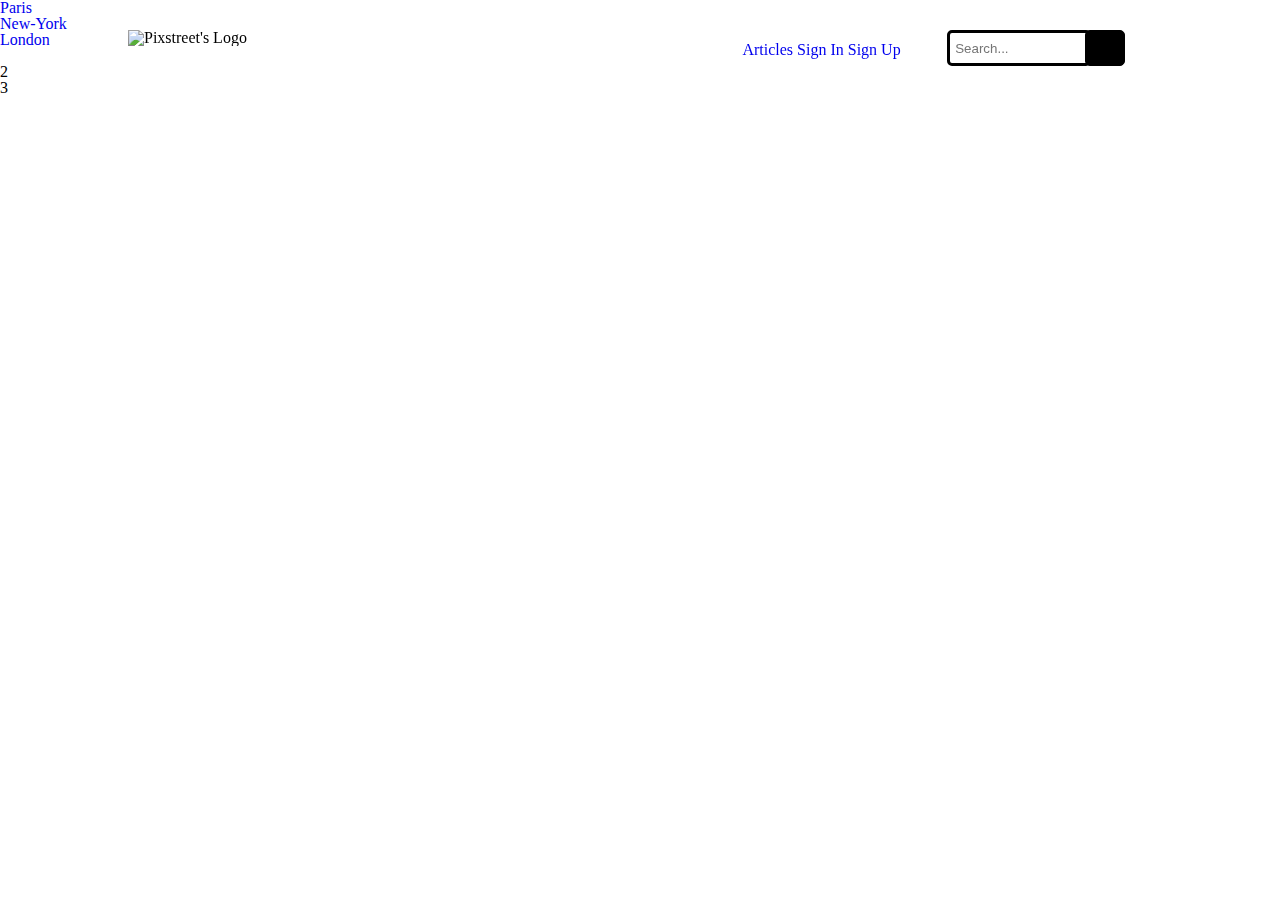
==== index.html @ 0d156877 "modified index.html" ====
<!DOCTYPE html>
<html lang="en">

<head>
  <meta charset="UTF-8">
  <meta name="viewport" content="width=device-width, initial-scale=1.0">
  <meta http-equiv="X-UA-Compatible" content="ie=edge">
  <title>PixStreet</title>
  <link rel="stylesheet" href="reset.css">
  <link rel="stylesheet" href="style.css">
  <link href="https://fonts.googleapis.com/css?family=Fjalla+One|Roboto" rel="stylesheet">
  <link rel="shortcut icon" href="fav icon">
  <script src="https://use.fontawesome.com/98c6d238a1.js"></script>
</head>

<body>
  <header class="header">
    <div class="logoContainer">
      <img src="" alt="Pixstreet's Logo" class="logo">
    </div>
    <nav class="menuContainer">
      <div class="menuListContainer">
        <ul class="menuList">
          <li class="menuItem"><a href="/Articles" class="menuItemLink">Articles</a></li>
          <li class="menuItem"><a href="/signin" class="menuItemLink">Sign In</a></li>
          <li class="menuItem"><a href="/signup" class="menuItemLink">Sign Up</a></li>
        </ul>
      </div>
      <div class="navBarContainer">
        <div class="wrap">
          <div class="search">
            <input type="text" class="searchTerm" placeholder="Search...">
            <button type="submit" class="searchButton">
        <i class="fa fa-search" aria-hidden="true"></i>
        </button>
          </div>
        </div>
      </div>
    </nav>
  </header>

  <section class="pageScroll">
    <div class="slider">

    <div class="slideLinkContainer">
      <ul>
        <li class="slideLinkItem"><a href="#slide-1" class="slideLink">Paris</a></li>
        <li class="slideLinkItem"><a href="#slide-2" class="slideLink">New-York</a></li>
        <li class="slideLinkItem"><a href="#slide-3" class="slideLink">London</a></li>
      </ul>
    </div>

    <div class="slides">
      <div id="slide-1">
        <img src="img/paris/parisTitle.png" alt="" class="imageTitle">
      </div>
      <div id="slide-2">
        2
      </div>
      <div id="slide-3">
        3
      </div>

    </div>
  </div>
  </section>
</body>

</html>
---- style.css ----
.header{
  padding: 30px 10%;
  width: 80%;
  height: 40px;
  position: fixed;
  display: flex;
  justify-content: space-between;
  flex-wrap: wrap;
}

.menuContainer{
  display: flex;
  justify-content: space-between;
  flex-wrap: wrap;
  width: 40%;
}

.menuList{
  padding: 12px 0;
}

.menuItem{
  display: inline-block;
  height: 16px;
}

.navBarContainer{
  width: 50%;
  height: 100%;
}

.wrap{
  width: 10%;
  position: absolute;
}

.search {
  width: 100%;
  position: absolute;
}

.searchTerm {
  float: left;
  width: 100%;
  border: 3px solid #000;
  padding: 5px;
  height: 20px;
  border-radius: 5px;
  outline: none;
  color: #fff;
}

.searchTerm:focus{
  color: #000;
}

.searchButton {
  position: absolute;
  right: -50px;
  width: 40px;
  height: 36px;
  border: 1px solid #000;
  background: #000;
  text-align: center;
  color: #fff;
  border-radius: 5px;
  cursor: pointer;
  font-size: 20px;
}

/*Resize the wrap to see the search bar change!*/
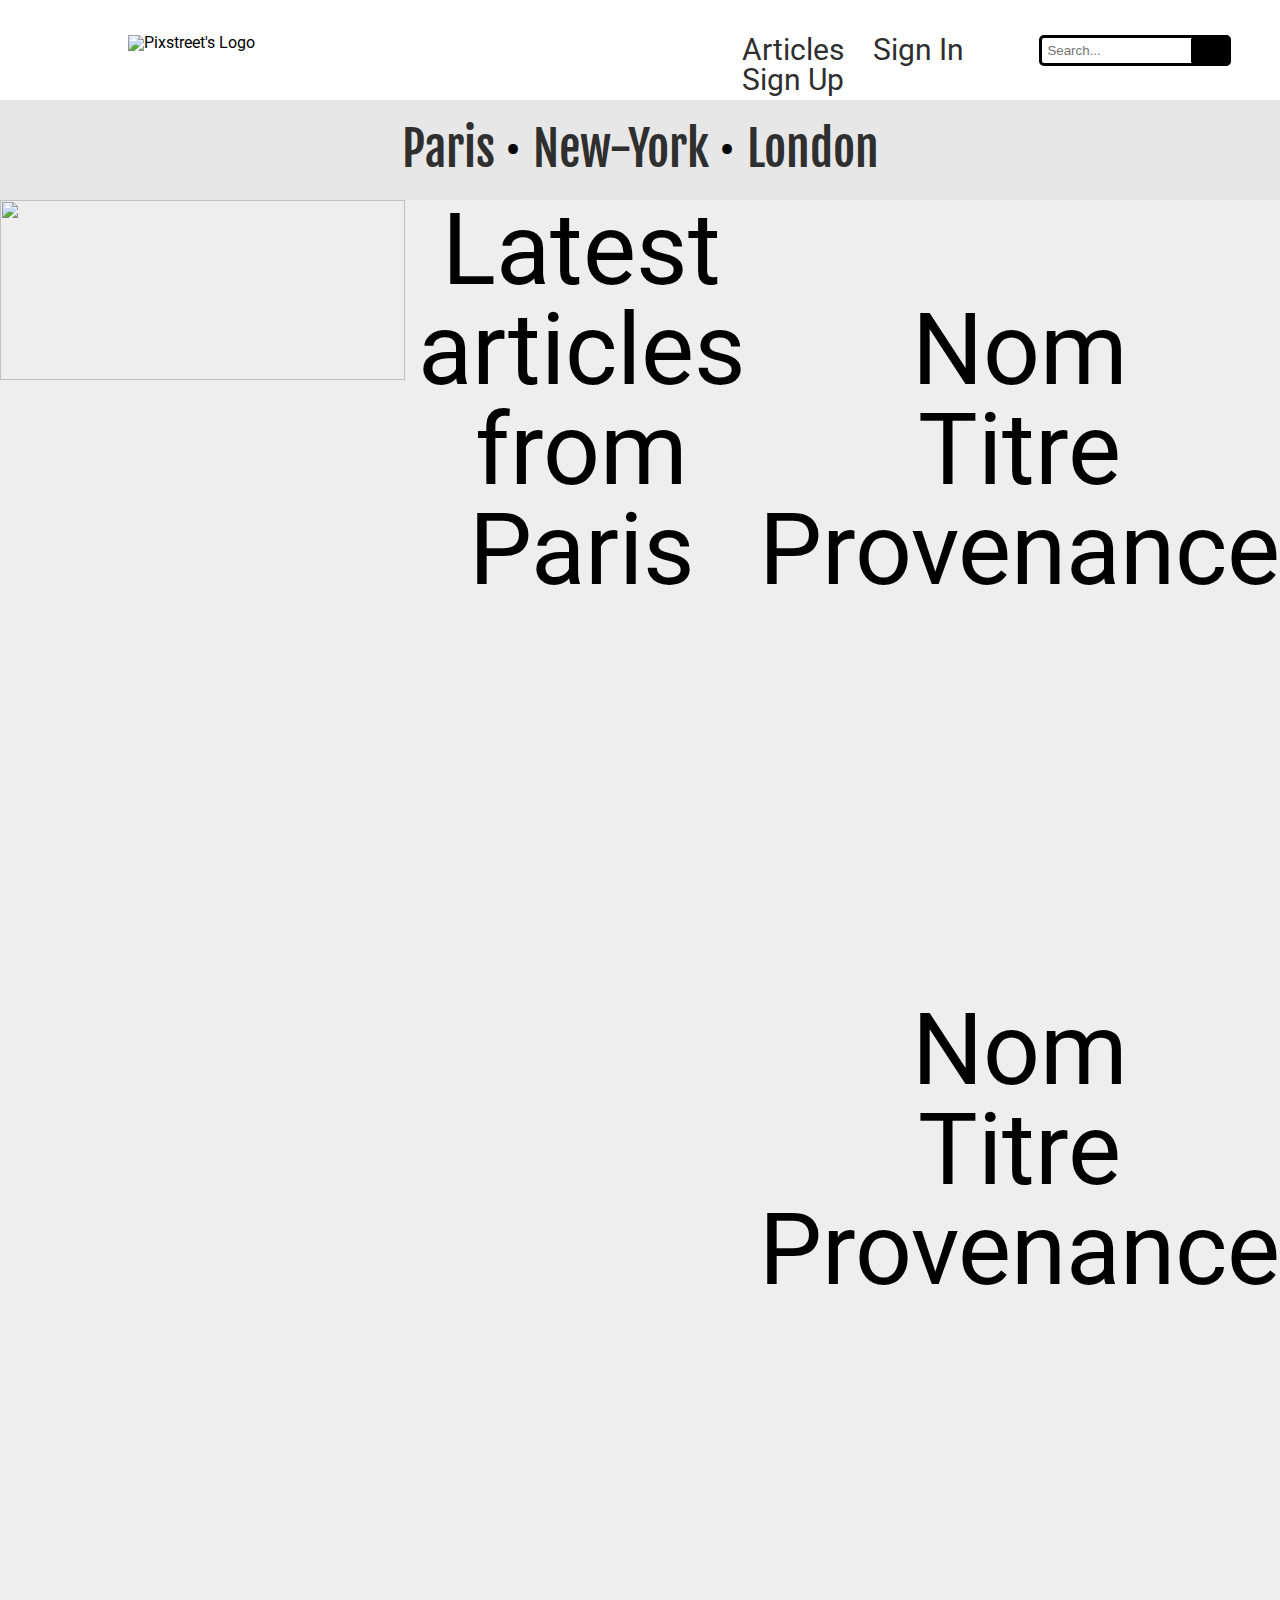
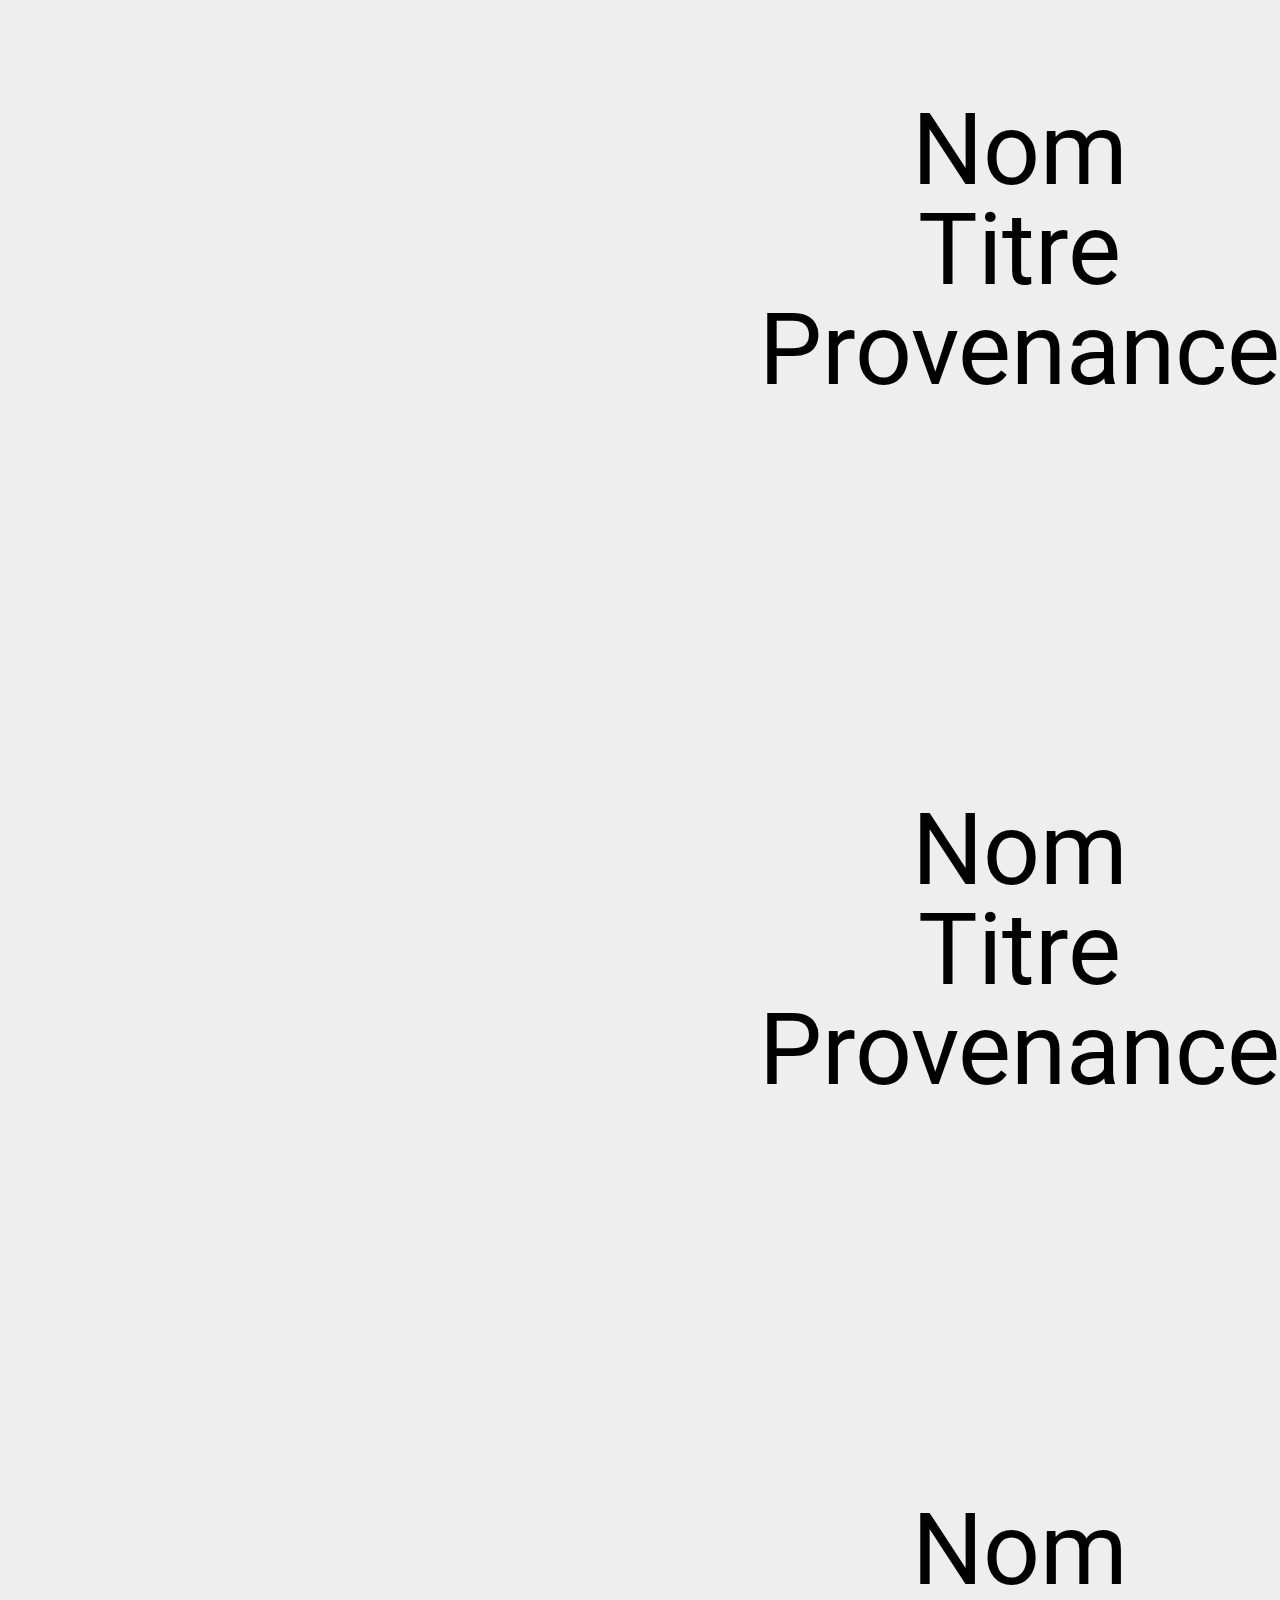
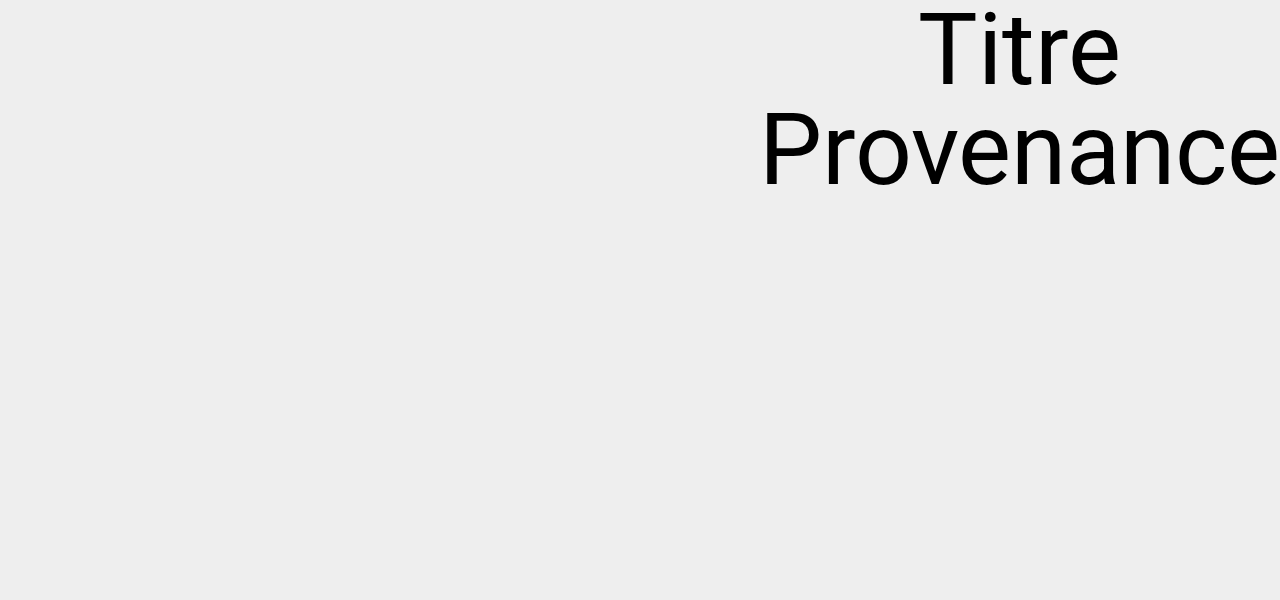
==== commit b7947462: "modified index.html" ====
--- a/index.html
+++ b/index.html
@@ -53,6 +53,118 @@
     <div class="slides">
       <div id="slide-1">
         <img src="img/paris/parisTitle.png" alt="" class="imageTitle">
+        <div class="latestArticlesContainer">
+          <h2 class="latestArticles">Latest articles from Paris</h2>
+        </div>
+        <div class="articlesAllContainer">
+          <div class="articlesContainer">
+            <div class="article">
+              <img src="img/paris/parisGrande1.jpg" alt="" class="imgArticle">
+              <p class="articleUser">Nom</p>
+              <h3 class="articleTitle">Titre</h3>
+              <p class="articleFrom">Provenance</p>
+              <ul class="socialArticleContainer">
+                <li class="socialArticleItem"><a href="" class="socialArticleLink"><img src="" alt="" class="socialArticleimg"></a></li>
+                <li class="socialArticleItem"><a href="" class="socialArticleLink"><img src="" alt="" class="socialArticleimg"></a></li>
+                <li class="socialArticleItem"><a href="" class="socialArticleLink"><img src="" alt="" class="socialArticleimg"></a></li>
+              </ul>
+            </div>
+            <div class="article">
+              <img src="img/paris/parisPetite1-1.jpg" alt="" class="imgArticle">
+              <p class="articleUser">Nom</p>
+              <h3 class="articleTitle">Titre</h3>
+              <p class="articleFrom">Provenance</p>
+              <ul class="socialArticleContainer">
+                <li class="socialArticleItem"><a href="" class="socialArticleLink"><img src="img/Insta.psd" alt="" class="socialArticleimg"></a></li>
+                <li class="socialArticleItem"><a href="" class="socialArticleLink"><img src="img/Facebook.psd" alt="" class="socialArticleimg"></a></li>
+                <li class="socialArticleItem"><a href="" class="socialArticleLink"><img src="img/Twitta.psd" alt="" class="socialArticleimg"></a></li>
+              </ul>
+            </div>
+            <div class="article">
+              <img src="img/paris/parisPetite1-2.jpg" alt="" class="imgArticle">
+              <p class="articleUser">Nom</p>
+              <h3 class="articleTitle">Titre</h3>
+              <p class="articleFrom">Provenance</p>
+              <ul class="socialArticleContainer">
+                <li class="socialArticleItem"><a href="" class="socialArticleLink"><img src="img/Insta.psd" alt="" class="socialArticleimg"></a></li>
+                <li class="socialArticleItem"><a href="" class="socialArticleLink"><img src="img/Facebook.psd" alt="" class="socialArticleimg"></a></li>
+                <li class="socialArticleItem"><a href="" class="socialArticleLink"><img src="img/Twitta.psd" alt="" class="socialArticleimg"></a></li>
+              </ul>
+            </div>
+          </div>
+
+          <div class="articlesContainer">
+            <div class="article">
+              <img src="img/paris/parisPetite2-1.jpg" alt="" class="imgArticle">
+              <p class="articleUser">Nom</p>
+              <h3 class="articleTitle">Titre</h3>
+              <p class="articleFrom">Provenance</p>
+              <ul class="socialArticleContainer">
+                <li class="socialArticleItem"><a href="" class="socialArticleLink"><img src="img/Insta.psd" alt="" class="socialArticleimg"></a></li>
+                <li class="socialArticleItem"><a href="" class="socialArticleLink"><img src="img/Facebook.psd" alt="" class="socialArticleimg"></a></li>
+                <li class="socialArticleItem"><a href="" class="socialArticleLink"><img src="img/Twitta.psd" alt="" class="socialArticleimg"></a></li>
+              </ul>
+            </div>
+            <div class="article">
+              <img src="img/paris/parisPetite2-2.jpg" alt="" class="imgArticle">
+              <p class="articleUser">Nom</p>
+              <h3 class="articleTitle">Titre</h3>
+              <p class="articleFrom">Provenance</p>
+              <ul class="socialArticleContainer">
+                <li class="socialArticleItem"><a href="" class="socialArticleLink"><img src="img/Insta.psd" alt="" class="socialArticleimg"></a></li>
+                <li class="socialArticleItem"><a href="" class="socialArticleLink"><img src="img/Facebook.psd" alt="" class="socialArticleimg"></a></li>
+                <li class="socialArticleItem"><a href="" class="socialArticleLink"><img src="img/Twitta.psd" alt="" class="socialArticleimg"></a></li>
+              </ul>
+            </div>
+            <div class="article">
+              <img src="img/paris/parisGrande2.jpg" alt="" class="imgArticle">
+              <p class="articleUser">Nom</p>
+              <h3 class="articleTitle">Titre</h3>
+              <p class="articleFrom">Provenance</p>
+              <ul class="socialArticleContainer">
+                <li class="socialArticleItem"><a href="" class="socialArticleLink"><img src="img/Insta.psd" alt="" class="socialArticleimg"></a></li>
+                <li class="socialArticleItem"><a href="" class="socialArticleLink"><img src="img/Facebook.psd" alt="" class="socialArticleimg"></a></li>
+                <li class="socialArticleItem"><a href="" class="socialArticleLink"><img src="img/Twitta.psd" alt="" class="socialArticleimg"></a></li>
+              </ul>
+            </div>
+          </div>
+
+          <div class="articlesContainer">
+            <div class="article">
+              <img src="img/paris/parisPetite3-1.jpg" alt="" class="imgArticle">
+              <p class="articleUser">Nom</p>
+              <h3 class="articleTitle">Titre</h3>
+              <p class="articleFrom">Provenance</p>
+              <ul class="socialArticleContainer">
+                <li class="socialArticleItem"><a href="" class="socialArticleLink"><img src="img/Insta.psd" alt="" class="socialArticleimg"></a></li>
+                <li class="socialArticleItem"><a href="" class="socialArticleLink"><img src="img/Facebook.psd" alt="" class="socialArticleimg"></a></li>
+                <li class="socialArticleItem"><a href="" class="socialArticleLink"><img src="img/Twitta.psd" alt="" class="socialArticleimg"></a></li>
+              </ul>
+            </div>
+            <div class="article">
+              <img src="img/paris/parisGrande3.jpg" alt="" class="imgArticle">
+              <p class="articleUser">Nom</p>
+              <h3 class="articleTitle">Titre</h3>
+              <p class="articleFrom">Provenance</p>
+              <ul class="socialArticleContainer">
+                <li class="socialArticleItem"><a href="" class="socialArticleLink"><img src="img/Insta.psd" alt="" class="socialArticleimg"></a></li>
+                <li class="socialArticleItem"><a href="" class="socialArticleLink"><img src="img/Facebook.psd" alt="" class="socialArticleimg"></a></li>
+                <li class="socialArticleItem"><a href="" class="socialArticleLink"><img src="img/Twitta.psd" alt="" class="socialArticleimg"></a></li>
+              </ul>
+            </div>
+            <div class="article">
+              <img src="img/paris/parisPetite3-2.jpg" alt="" class="imgArticle">
+              <p class="articleUser">Nom</p>
+              <h3 class="articleTitle">Titre</h3>
+              <p class="articleFrom">Provenance</p>
+              <ul class="socialArticleContainer">
+                <li class="socialArticleItem"><a href="" class="socialArticleLink"><img src="img/Insta.psd" alt="" class="socialArticleimg"></a></li>
+                <li class="socialArticleItem"><a href="" class="socialArticleLink"><img src="img/Facebook.psd" alt="" class="socialArticleimg"></a></li>
+                <li class="socialArticleItem"><a href="" class="socialArticleLink"><img src="img/Twitta.psd" alt="" class="socialArticleimg"></a></li>
+              </ul>
+            </div>
+          </div>
+        </div>
       </div>
       <div id="slide-2">
         2
--- a/style.css
+++ b/style.css
@@ -1,36 +1,42 @@
+body{
+  font-family: "Roboto", sans-serif;
+}
+
 .header{
-  padding: 30px 10%;
-  width: 80%;
-  height: 40px;
+  padding: 35px 10%;
+  top: 0;
+  width: 100%;
+  height: 100px;
   position: fixed;
   display: flex;
   justify-content: space-between;
-  flex-wrap: wrap;
+  z-index: 1;
+  background: white;
 }
 
 .menuContainer{
   display: flex;
-  justify-content: space-between;
-  flex-wrap: wrap;
   width: 40%;
-}
-
-.menuList{
-  padding: 12px 0;
 }
 
 .menuItem{
   display: inline-block;
-  height: 16px;
+  font-size: 30px;
+  margin-right:25px;
+}
+
+.menuItemLink{
+  color: #2f2f2f;
 }
 
 .navBarContainer{
-  width: 50%;
-  height: 100%;
+  width: 35%;
+  height: 120%;
 }
 
 .wrap{
-  width: 10%;
+  width: 15%;
+  height: 100%;
   position: absolute;
 }
 
@@ -44,7 +50,7 @@
   width: 100%;
   border: 3px solid #000;
   padding: 5px;
-  height: 20px;
+  height: 100%;
   border-radius: 5px;
   outline: none;
   color: #fff;
@@ -56,9 +62,9 @@
 
 .searchButton {
   position: absolute;
-  right: -50px;
+  right: 0;
   width: 40px;
-  height: 36px;
+  height: 100%;
   border: 1px solid #000;
   background: #000;
   text-align: center;
@@ -68,4 +74,75 @@
   font-size: 20px;
 }
 
-/*Resize the wrap to see the search bar change!*/
+* {
+  box-sizing: border-box;
+}
+
+.pageScroll{
+  background: #e7e7e7;
+  margin-top: 100px;
+  z-index: 0;
+}
+
+.slider {
+  width: 100%;
+  text-align: center;
+  overflow-x: hidden;
+}
+
+.slideLinkContainer{
+  text-align: center;
+  height: 100px;
+  padding: 25px 0;
+}
+
+.slideLinkItem{
+  display: inline-block;
+}
+
+.slideLinkItem:not(:last-child):after{
+  content: '•';
+  font-size: 48px;
+  padding: 0 8px 0 10px;
+}
+
+.slideLink{
+  font-family: "Fjalla one", sans-serif;
+  font-size: 48px;
+  color: #2f2f2f;
+}
+
+.slides {
+  display: flex;
+  overflow-x: hidden;
+
+
+  scroll-behavior: smooth;
+
+
+}
+
+.slides > div {
+  flex-shrink: 0;
+  width: 100%;
+  height: 3600px;
+  background: #eee;
+  transform-origin: center center;
+  transform: scale(1);
+  transition: transform 0.5s;
+  position: relative;
+
+  display: flex;
+  justify-content: center;
+  font-size: 100px;
+}
+
+
+.author-info a {
+  color: white;
+}
+
+.imageTitle{
+  width: 100%;
+  height: 22.333%;
+}
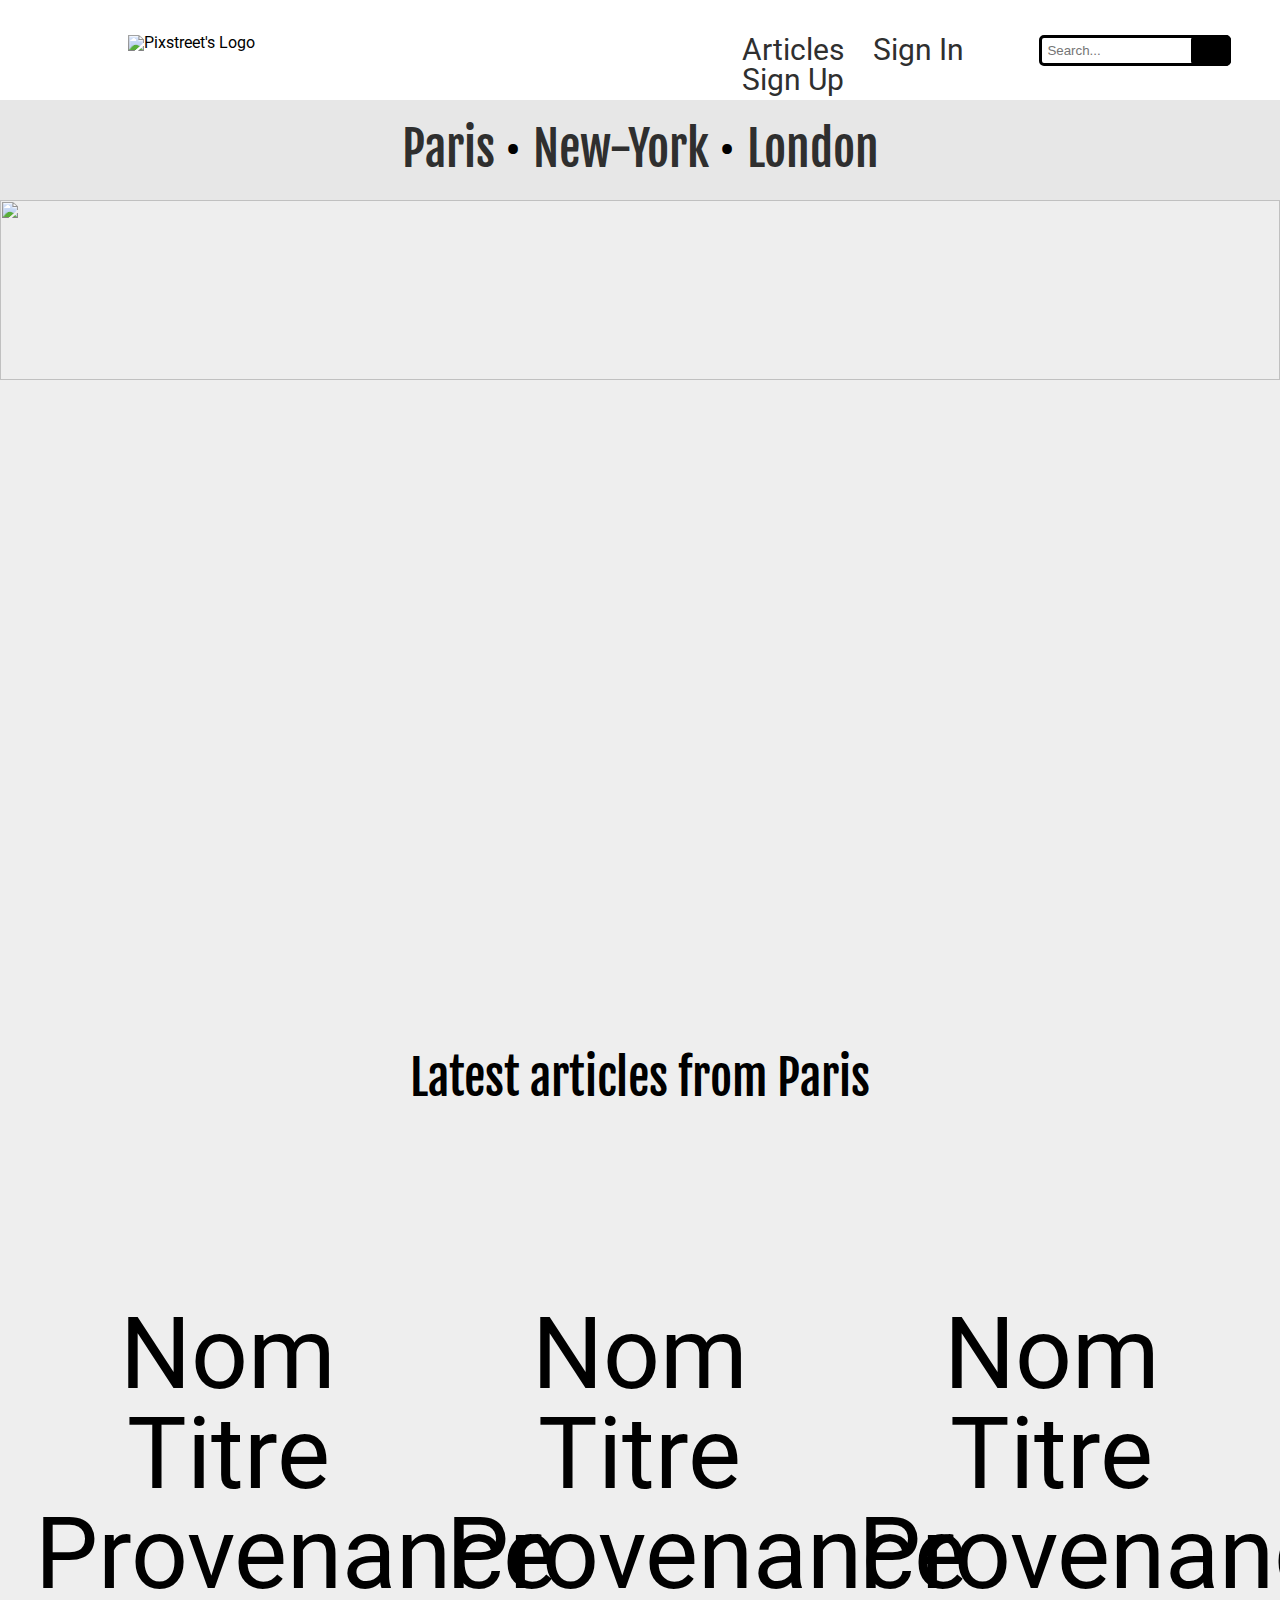
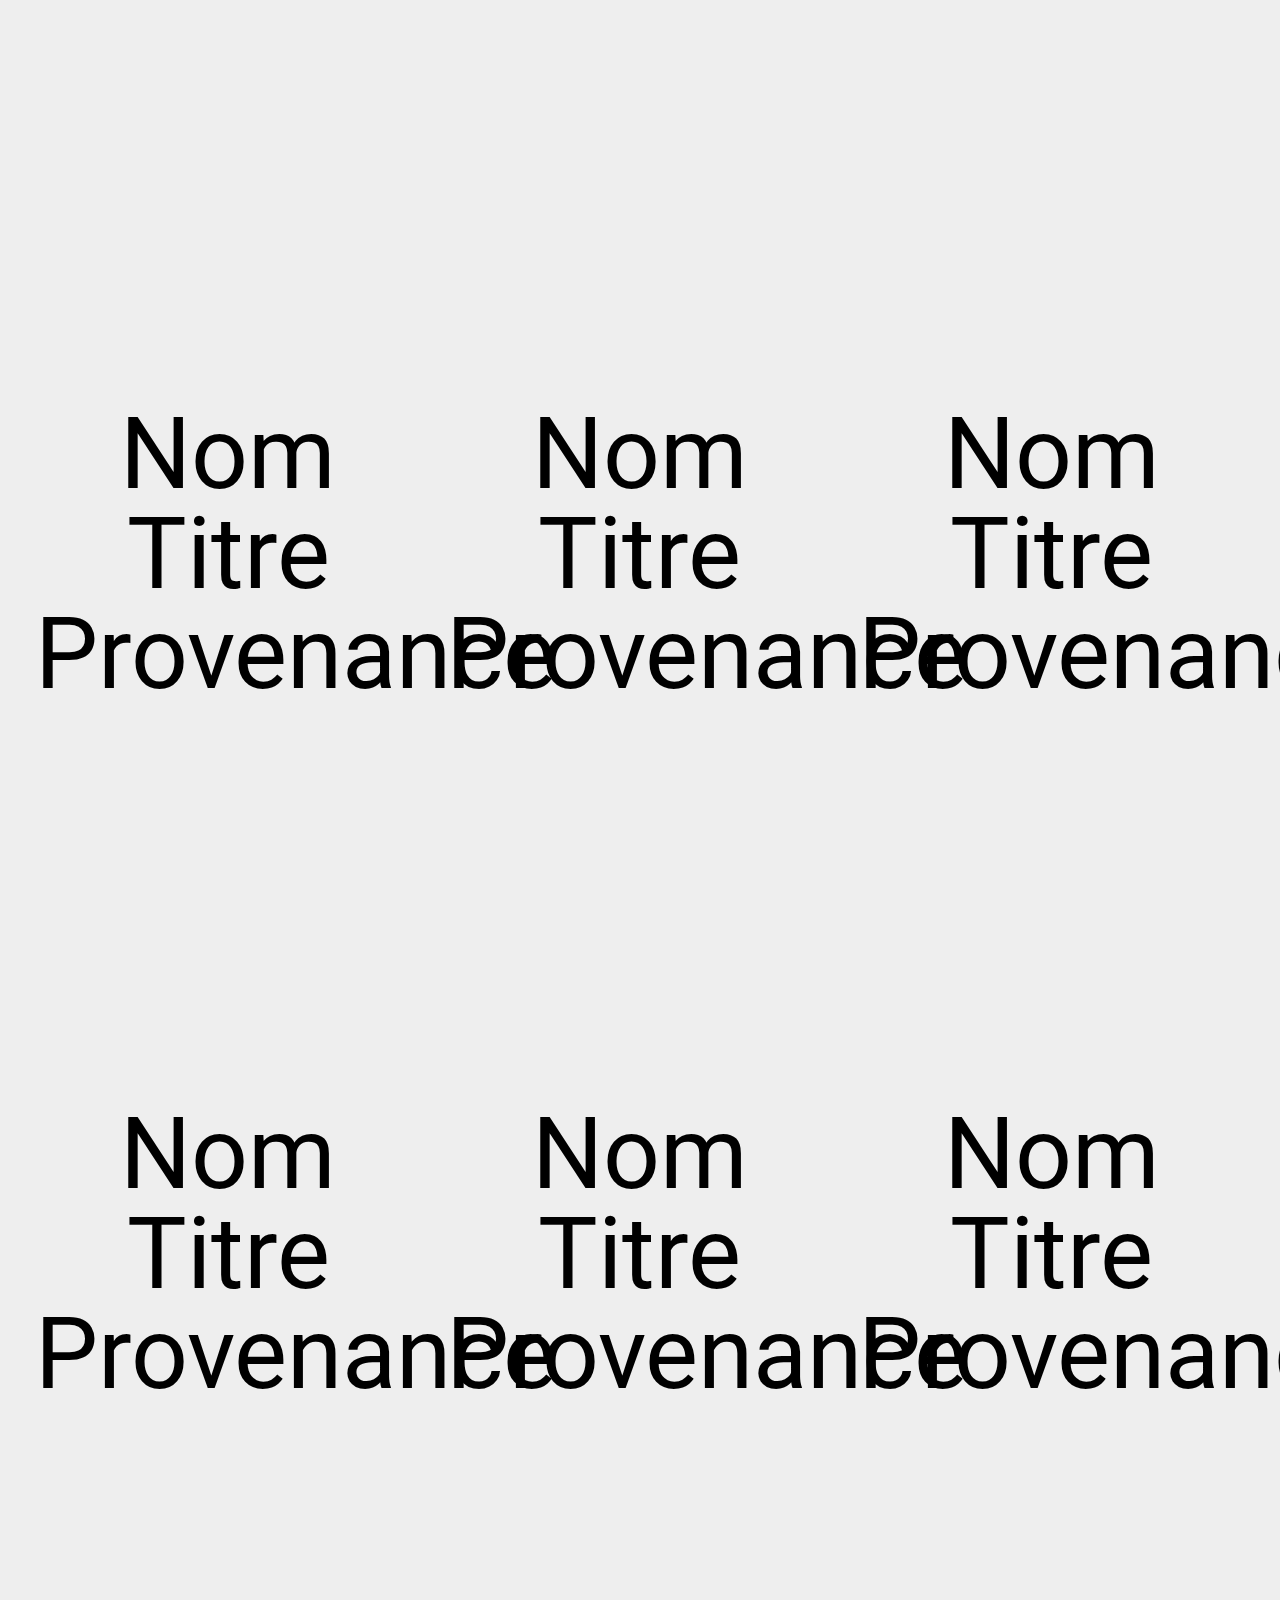
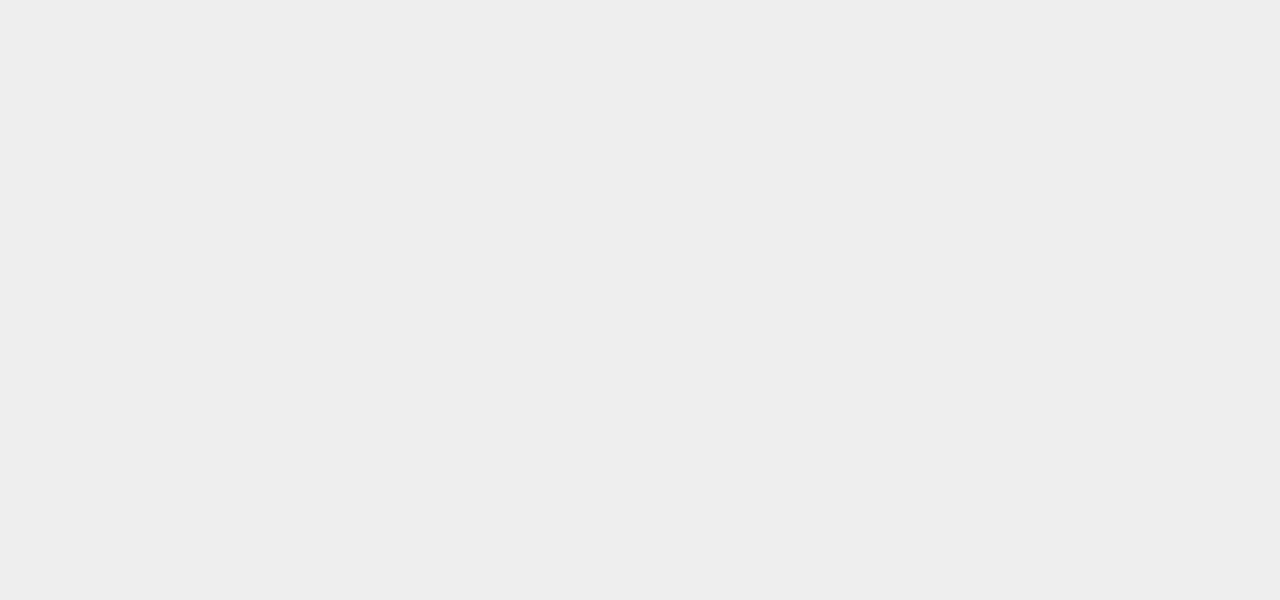
==== commit fffc7181: "modified index.html" ====
--- a/index.html
+++ b/index.html
@@ -59,109 +59,128 @@
         <div class="articlesAllContainer">
           <div class="articlesContainer">
             <div class="article">
-              <img src="img/paris/parisGrande1.jpg" alt="" class="imgArticle">
-              <p class="articleUser">Nom</p>
-              <h3 class="articleTitle">Titre</h3>
-              <p class="articleFrom">Provenance</p>
-              <ul class="socialArticleContainer">
-                <li class="socialArticleItem"><a href="" class="socialArticleLink"><img src="" alt="" class="socialArticleimg"></a></li>
-                <li class="socialArticleItem"><a href="" class="socialArticleLink"><img src="" alt="" class="socialArticleimg"></a></li>
-                <li class="socialArticleItem"><a href="" class="socialArticleLink"><img src="" alt="" class="socialArticleimg"></a></li>
-              </ul>
-            </div>
-            <div class="article">
-              <img src="img/paris/parisPetite1-1.jpg" alt="" class="imgArticle">
-              <p class="articleUser">Nom</p>
-              <h3 class="articleTitle">Titre</h3>
-              <p class="articleFrom">Provenance</p>
-              <ul class="socialArticleContainer">
-                <li class="socialArticleItem"><a href="" class="socialArticleLink"><img src="img/Insta.psd" alt="" class="socialArticleimg"></a></li>
-                <li class="socialArticleItem"><a href="" class="socialArticleLink"><img src="img/Facebook.psd" alt="" class="socialArticleimg"></a></li>
-                <li class="socialArticleItem"><a href="" class="socialArticleLink"><img src="img/Twitta.psd" alt="" class="socialArticleimg"></a></li>
-              </ul>
-            </div>
-            <div class="article">
-              <img src="img/paris/parisPetite1-2.jpg" alt="" class="imgArticle">
-              <p class="articleUser">Nom</p>
-              <h3 class="articleTitle">Titre</h3>
-              <p class="articleFrom">Provenance</p>
-              <ul class="socialArticleContainer">
-                <li class="socialArticleItem"><a href="" class="socialArticleLink"><img src="img/Insta.psd" alt="" class="socialArticleimg"></a></li>
-                <li class="socialArticleItem"><a href="" class="socialArticleLink"><img src="img/Facebook.psd" alt="" class="socialArticleimg"></a></li>
-                <li class="socialArticleItem"><a href="" class="socialArticleLink"><img src="img/Twitta.psd" alt="" class="socialArticleimg"></a></li>
-              </ul>
+              <img src="img/paris/parisGrande1.jpg" alt="" class="imgArticleBig">
+              <div class="textArticleContainer">
+                <p class="articleUser">Nom</p>
+                <h3 class="articleTitle">Titre</h3>
+                <p class="articleFrom">Provenance</p>
+                <ul class="socialArticleContainer">
+                  <li class="socialArticleItem"><a href="" class="socialArticleLink"><img src="img/instagram.png" alt="" class="socialArticleimg"></a></li>
+                  <li class="socialArticleItem"><a href="" class="socialArticleLink"><img src="img/facebook.png" alt="" class="socialArticleimgfb"></a></li>
+                  <li class="socialArticleItem"><a href="" class="socialArticleLink"><img src="img/twitter.png" alt="" class="socialArticleimg"></a></li>
+                </ul>
+              </div>
+            </div>
+
+            <div class="article">
+              <img src="img/paris/parisPetite1-1.jpg" alt="" class="imgArticleLittle">
+              <div class="textArticleContainer">
+                <p class="articleUser">Nom</p>
+                <h3 class="articleTitle">Titre</h3>
+                <p class="articleFrom">Provenance</p>
+                <ul class="socialArticleContainer">
+                  <li class="socialArticleItem"><a href="" class="socialArticleLink"><img src="img/instagram.png" alt="" class="socialArticleimg"></a></li>
+                  <li class="socialArticleItem"><a href="" class="socialArticleLink"><img src="img/facebook.png" alt="" class="socialArticleimgfb"></a></li>
+                  <li class="socialArticleItem"><a href="" class="socialArticleLink"><img src="img/twitter.png" alt="" class="socialArticleimg"></a></li>
+                </ul>
+              </div>
+            </div>
+            <div class="article">
+              <img src="img/paris/parisPetite1-2.jpg" alt="" class="imgArticleLittle">
+              <div class="textArticleContainer">
+                <p class="articleUser">Nom</p>
+                <h3 class="articleTitle">Titre</h3>
+                <p class="articleFrom">Provenance</p>
+                <ul class="socialArticleContainer">
+                  <li class="socialArticleItem"><a href="" class="socialArticleLink"><img src="img/instagram.png" alt="" class="socialArticleimg"></a></li>
+                  <li class="socialArticleItem"><a href="" class="socialArticleLink"><img src="img/facebook.png" alt="" class="socialArticleimgfb"></a></li>
+                  <li class="socialArticleItem"><a href="" class="socialArticleLink"><img src="img/twitter.png" alt="" class="socialArticleimg"></a></li>
+                </ul>
+              </div>
             </div>
           </div>
 
           <div class="articlesContainer">
             <div class="article">
-              <img src="img/paris/parisPetite2-1.jpg" alt="" class="imgArticle">
-              <p class="articleUser">Nom</p>
-              <h3 class="articleTitle">Titre</h3>
-              <p class="articleFrom">Provenance</p>
-              <ul class="socialArticleContainer">
-                <li class="socialArticleItem"><a href="" class="socialArticleLink"><img src="img/Insta.psd" alt="" class="socialArticleimg"></a></li>
-                <li class="socialArticleItem"><a href="" class="socialArticleLink"><img src="img/Facebook.psd" alt="" class="socialArticleimg"></a></li>
-                <li class="socialArticleItem"><a href="" class="socialArticleLink"><img src="img/Twitta.psd" alt="" class="socialArticleimg"></a></li>
-              </ul>
-            </div>
-            <div class="article">
-              <img src="img/paris/parisPetite2-2.jpg" alt="" class="imgArticle">
-              <p class="articleUser">Nom</p>
-              <h3 class="articleTitle">Titre</h3>
-              <p class="articleFrom">Provenance</p>
-              <ul class="socialArticleContainer">
-                <li class="socialArticleItem"><a href="" class="socialArticleLink"><img src="img/Insta.psd" alt="" class="socialArticleimg"></a></li>
-                <li class="socialArticleItem"><a href="" class="socialArticleLink"><img src="img/Facebook.psd" alt="" class="socialArticleimg"></a></li>
-                <li class="socialArticleItem"><a href="" class="socialArticleLink"><img src="img/Twitta.psd" alt="" class="socialArticleimg"></a></li>
-              </ul>
-            </div>
-            <div class="article">
-              <img src="img/paris/parisGrande2.jpg" alt="" class="imgArticle">
-              <p class="articleUser">Nom</p>
-              <h3 class="articleTitle">Titre</h3>
-              <p class="articleFrom">Provenance</p>
-              <ul class="socialArticleContainer">
-                <li class="socialArticleItem"><a href="" class="socialArticleLink"><img src="img/Insta.psd" alt="" class="socialArticleimg"></a></li>
-                <li class="socialArticleItem"><a href="" class="socialArticleLink"><img src="img/Facebook.psd" alt="" class="socialArticleimg"></a></li>
-                <li class="socialArticleItem"><a href="" class="socialArticleLink"><img src="img/Twitta.psd" alt="" class="socialArticleimg"></a></li>
-              </ul>
+              <img src="img/paris/parisPetite2-1.jpg" alt="" class="imgArticleLittle">
+              <div class="textArticleContainer">
+                <p class="articleUser">Nom</p>
+                <h3 class="articleTitle">Titre</h3>
+                <p class="articleFrom">Provenance</p>
+                <ul class="socialArticleContainer">
+                  <li class="socialArticleItem"><a href="" class="socialArticleLink"><img src="img/instagram.png" alt="" class="socialArticleimg"></a></li>
+                  <li class="socialArticleItem"><a href="" class="socialArticleLink"><img src="img/facebook.png" alt="" class="socialArticleimgfb"></a></li>
+                  <li class="socialArticleItem"><a href="" class="socialArticleLink"><img src="img/twitter.png" alt="" class="socialArticleimg"></a></li>
+                </ul>
+              </div>
+            </div>
+            <div class="article">
+              <img src="img/paris/parisPetite2-2.jpg" alt="" class="imgArticleLittle">
+              <div class="textArticleContainer">
+                <p class="articleUser">Nom</p>
+                <h3 class="articleTitle">Titre</h3>
+                <p class="articleFrom">Provenance</p>
+                <ul class="socialArticleContainer">
+                  <li class="socialArticleItem"><a href="" class="socialArticleLink"><img src="img/instagram.png" alt="" class="socialArticleimg"></a></li>
+                  <li class="socialArticleItem"><a href="" class="socialArticleLink"><img src="img/facebook.png" alt="" class="socialArticleimgfb"></a></li>
+                  <li class="socialArticleItem"><a href="" class="socialArticleLink"><img src="img/twitter.png" alt="" class="socialArticleimg"></a></li>
+                </ul>
+              </div>
+            </div>
+            <div class="article">
+              <img src="img/paris/parisGrande2.jpg" alt="" class="imgArticleBig">
+              <div class="textArticleContainer">
+                <p class="articleUser">Nom</p>
+                <h3 class="articleTitle">Titre</h3>
+                <p class="articleFrom">Provenance</p>
+                <ul class="socialArticleContainer">
+                  <li class="socialArticleItem"><a href="" class="socialArticleLink"><img src="img/instagram.png" alt="" class="socialArticleimg"></a></li>
+                  <li class="socialArticleItem"><a href="" class="socialArticleLink"><img src="img/facebook.png" alt="" class="socialArticleimgfb"></a></li>
+                  <li class="socialArticleItem"><a href="" class="socialArticleLink"><img src="img/twitter.png" alt="" class="socialArticleimg"></a></li>
+                </ul>
+              </div>
             </div>
           </div>
 
           <div class="articlesContainer">
             <div class="article">
-              <img src="img/paris/parisPetite3-1.jpg" alt="" class="imgArticle">
-              <p class="articleUser">Nom</p>
-              <h3 class="articleTitle">Titre</h3>
-              <p class="articleFrom">Provenance</p>
-              <ul class="socialArticleContainer">
-                <li class="socialArticleItem"><a href="" class="socialArticleLink"><img src="img/Insta.psd" alt="" class="socialArticleimg"></a></li>
-                <li class="socialArticleItem"><a href="" class="socialArticleLink"><img src="img/Facebook.psd" alt="" class="socialArticleimg"></a></li>
-                <li class="socialArticleItem"><a href="" class="socialArticleLink"><img src="img/Twitta.psd" alt="" class="socialArticleimg"></a></li>
-              </ul>
-            </div>
-            <div class="article">
-              <img src="img/paris/parisGrande3.jpg" alt="" class="imgArticle">
-              <p class="articleUser">Nom</p>
-              <h3 class="articleTitle">Titre</h3>
-              <p class="articleFrom">Provenance</p>
-              <ul class="socialArticleContainer">
-                <li class="socialArticleItem"><a href="" class="socialArticleLink"><img src="img/Insta.psd" alt="" class="socialArticleimg"></a></li>
-                <li class="socialArticleItem"><a href="" class="socialArticleLink"><img src="img/Facebook.psd" alt="" class="socialArticleimg"></a></li>
-                <li class="socialArticleItem"><a href="" class="socialArticleLink"><img src="img/Twitta.psd" alt="" class="socialArticleimg"></a></li>
-              </ul>
-            </div>
-            <div class="article">
-              <img src="img/paris/parisPetite3-2.jpg" alt="" class="imgArticle">
-              <p class="articleUser">Nom</p>
-              <h3 class="articleTitle">Titre</h3>
-              <p class="articleFrom">Provenance</p>
-              <ul class="socialArticleContainer">
-                <li class="socialArticleItem"><a href="" class="socialArticleLink"><img src="img/Insta.psd" alt="" class="socialArticleimg"></a></li>
-                <li class="socialArticleItem"><a href="" class="socialArticleLink"><img src="img/Facebook.psd" alt="" class="socialArticleimg"></a></li>
-                <li class="socialArticleItem"><a href="" class="socialArticleLink"><img src="img/Twitta.psd" alt="" class="socialArticleimg"></a></li>
-              </ul>
+              <img src="img/paris/parisPetite3-1.jpg" alt="" class="imgArticleLittle">
+              <div class="textArticleContainer">
+                <p class="articleUser">Nom</p>
+                <h3 class="articleTitle">Titre</h3>
+                <p class="articleFrom">Provenance</p>
+                <ul class="socialArticleContainer">
+                  <li class="socialArticleItem"><a href="" class="socialArticleLink"><img src="img/instagram.png" alt="" class="socialArticleimg"></a></li>
+                  <li class="socialArticleItem"><a href="" class="socialArticleLink"><img src="img/facebook.png" alt="" class="socialArticleimgfb"></a></li>
+                  <li class="socialArticleItem"><a href="" class="socialArticleLink"><img src="img/twitter.png" alt="" class="socialArticleimg"></a></li>
+                </ul>
+              </div>
+            </div>
+            <div class="article">
+              <img src="img/paris/parisGrande3.jpg" alt="" class="imgArticleBig">
+              <div class="textArticleContainer">
+                <p class="articleUser">Nom</p>
+                <h3 class="articleTitle">Titre</h3>
+                <p class="articleFrom">Provenance</p>
+                <ul class="socialArticleContainer">
+                  <li class="socialArticleItem"><a href="" class="socialArticleLink"><img src="img/instagram.png" alt="" class="socialArticleimg"></a></li>
+                  <li class="socialArticleItem"><a href="" class="socialArticleLink"><img src="img/facebook.png" alt="" class="socialArticleimgfb"></a></li>
+                  <li class="socialArticleItem"><a href="" class="socialArticleLink"><img src="img/twitter.png" alt="" class="socialArticleimg"></a></li>
+                </ul>
+              </div>
+            </div>
+            <div class="article">
+              <img src="img/paris/parisPetite3-2.jpg" alt="" class="imgArticleLittle">
+              <div class="textArticleContainer">
+                <p class="articleUser">Nom</p>
+                <h3 class="articleTitle">Titre</h3>
+                <p class="articleFrom">Provenance</p>
+                <ul class="socialArticleContainer">
+                  <li class="socialArticleItem"><a href="" class="socialArticleLink"><img src="img/instagram.png" alt="" class="socialArticleimg"></a></li>
+                  <li class="socialArticleItem"><a href="" class="socialArticleLink"><img src="img/facebook.png" alt="" class="socialArticleimgfb"></a></li>
+                  <li class="socialArticleItem"><a href="" class="socialArticleLink"><img src="img/twitter.png" alt="" class="socialArticleimg"></a></li>
+                </ul>
+              </div>
             </div>
           </div>
         </div>
--- a/style.css
+++ b/style.css
@@ -115,7 +115,7 @@
 .slides {
   display: flex;
   overflow-x: hidden;
-
+  overflow-y: hidden;
 
   scroll-behavior: smooth;
 
@@ -132,8 +132,7 @@
   transition: transform 0.5s;
   position: relative;
 
-  display: flex;
-  justify-content: center;
+
   font-size: 100px;
 }
 
@@ -143,6 +142,37 @@
 }
 
 .imageTitle{
+  display: block;
   width: 100%;
   height: 22.333%;
 }
+
+.latestArticlesContainer{
+  height: 200px;
+  padding: 50px 0;
+  text-align: center;
+}
+
+.latestArticles{
+  font-size: 48px;
+  font-family: "Fjalla one", sans-serif;
+}
+
+.articlesAllContainer{
+  display: flex;
+  width: 100%;
+  padding: 0 2.71%;
+  justify-content: space-between;
+}
+
+.articlesContainer{
+  width: 32%;
+}
+
+.article{
+  width: 100%;
+}
+
+.imgArticle{
+  width: 100%;
+}
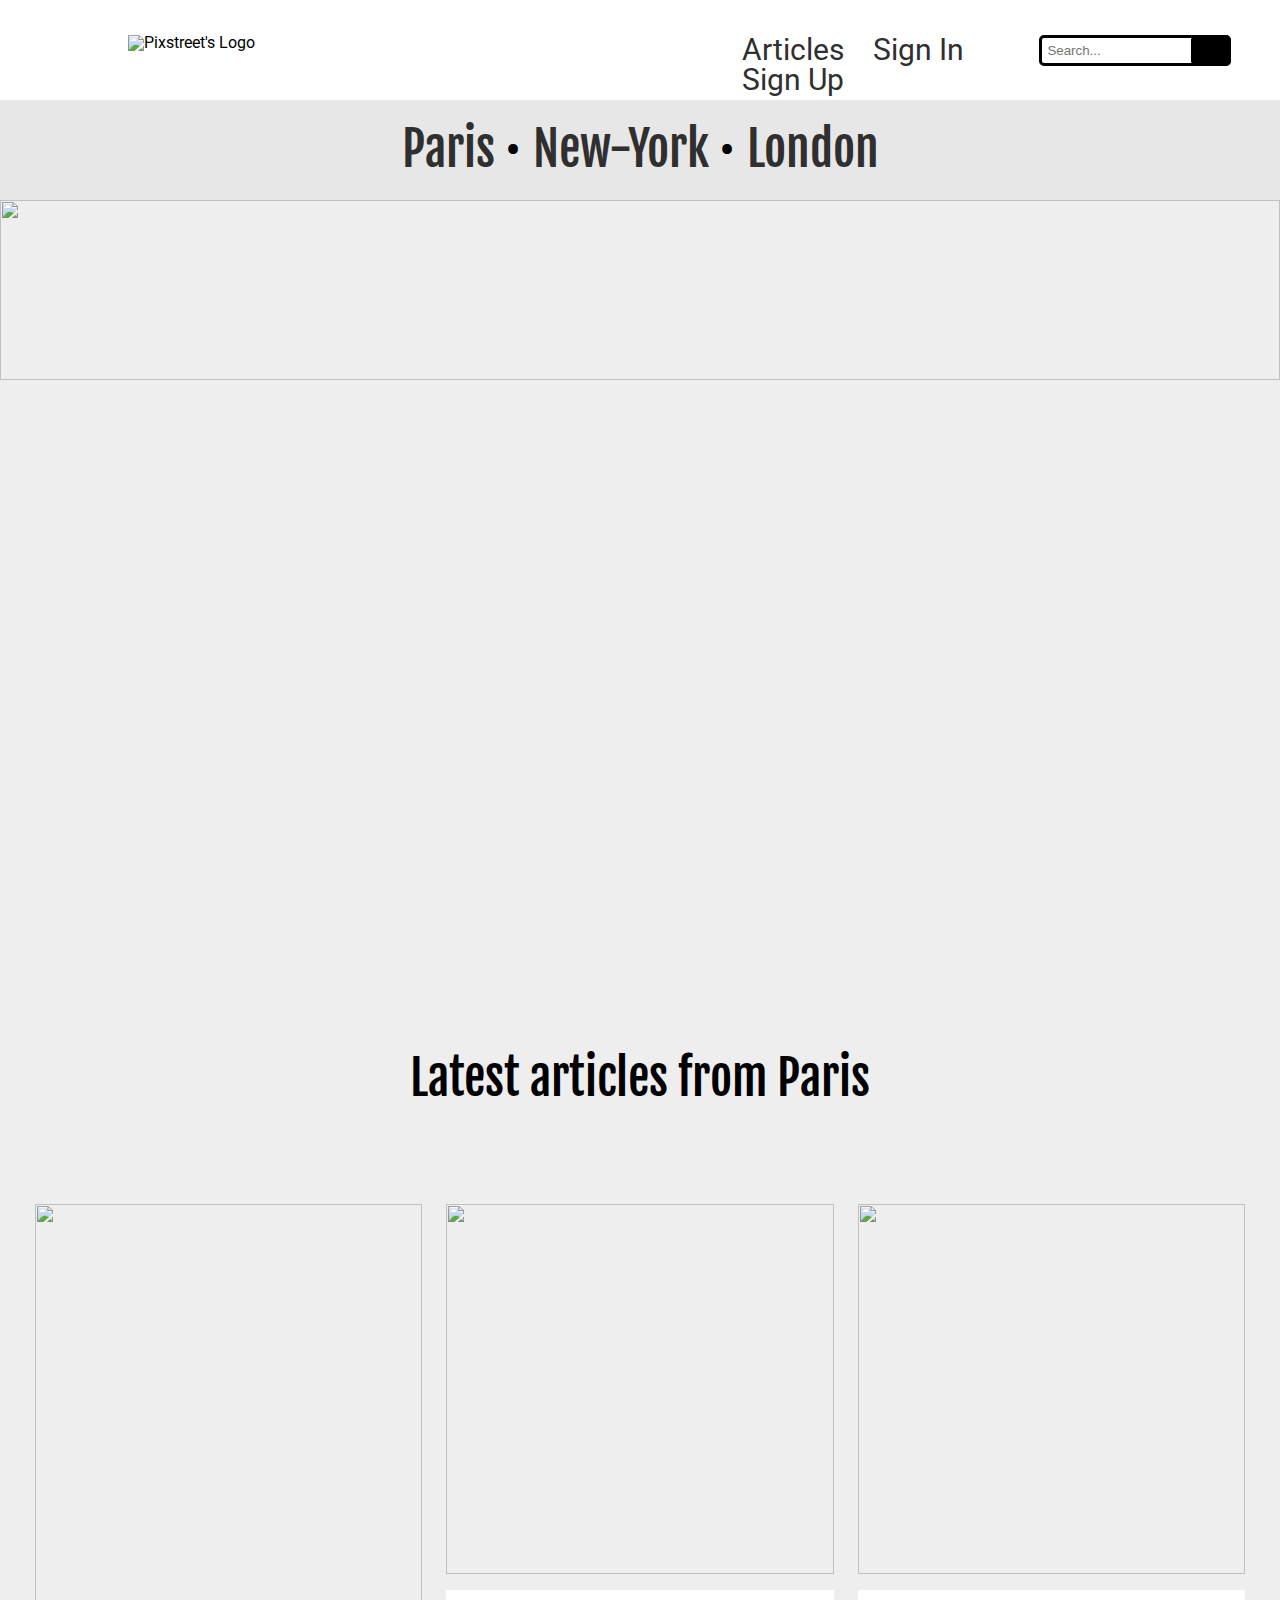
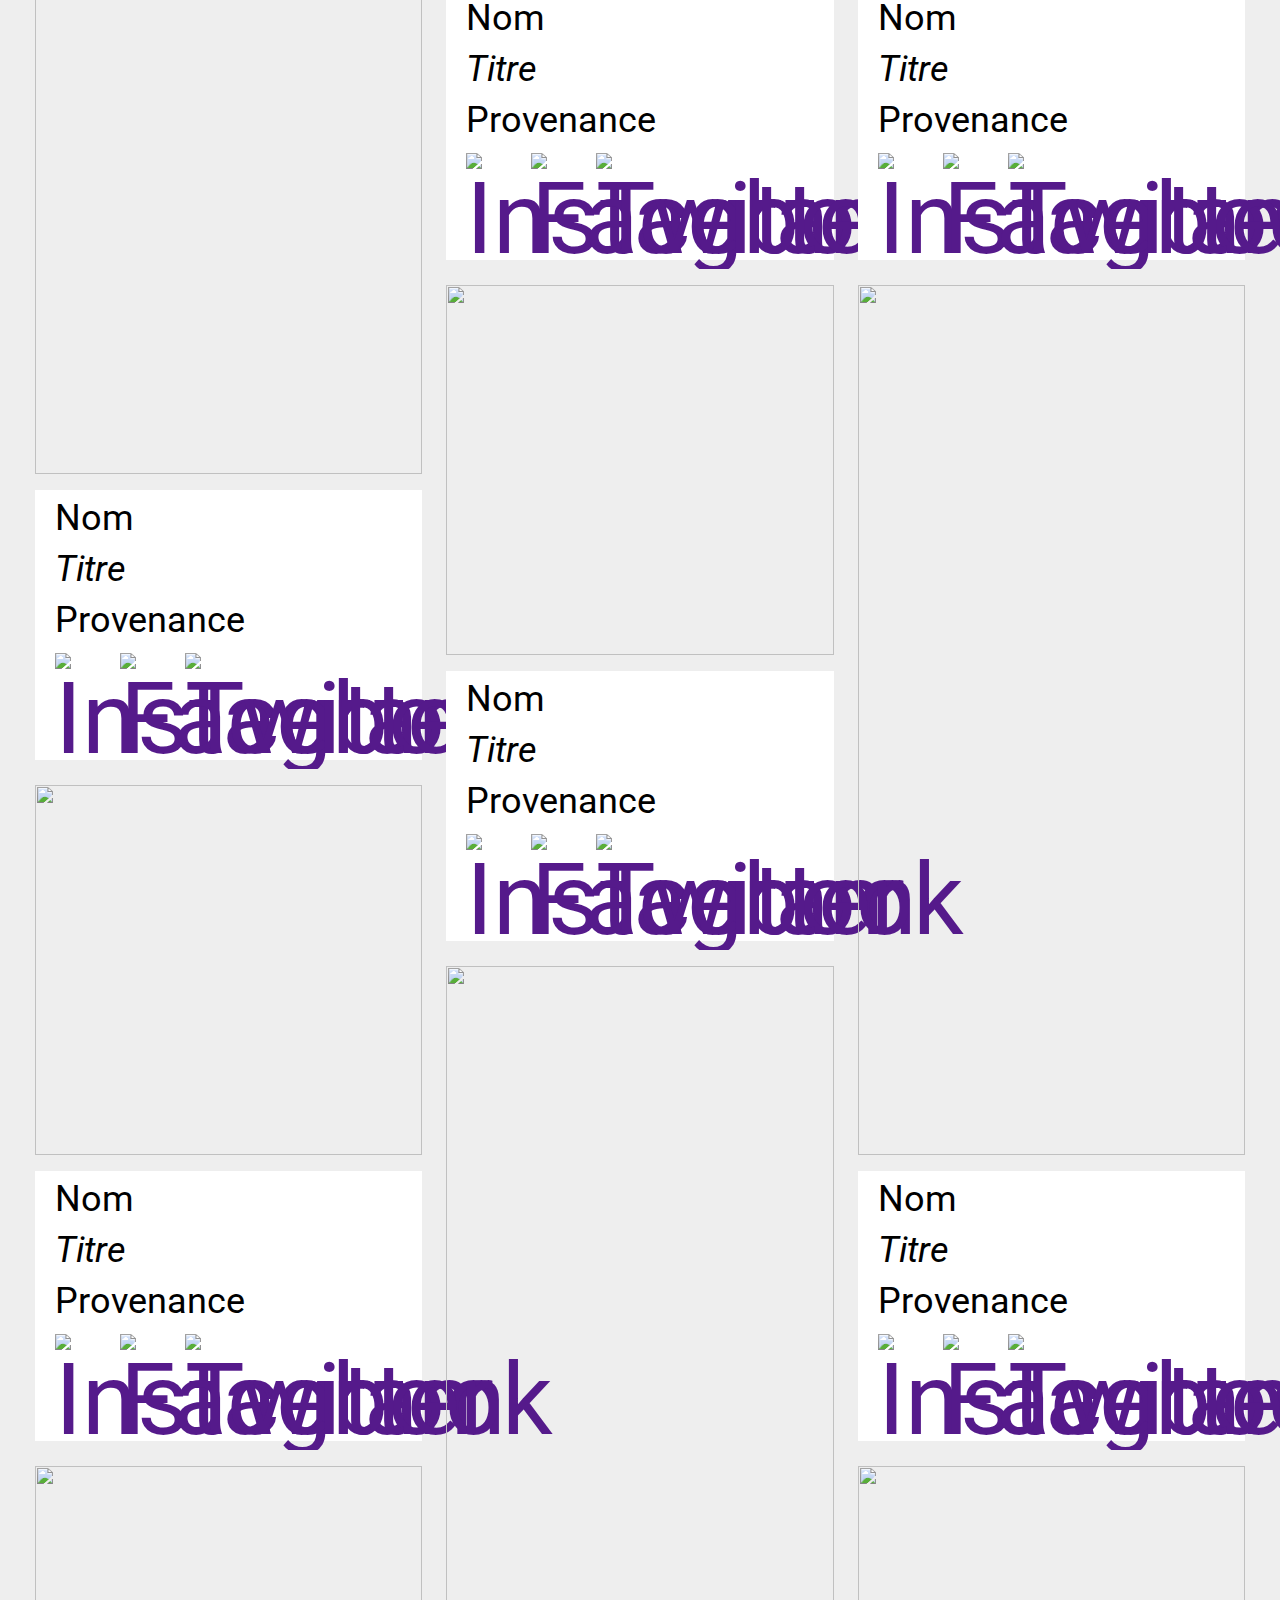
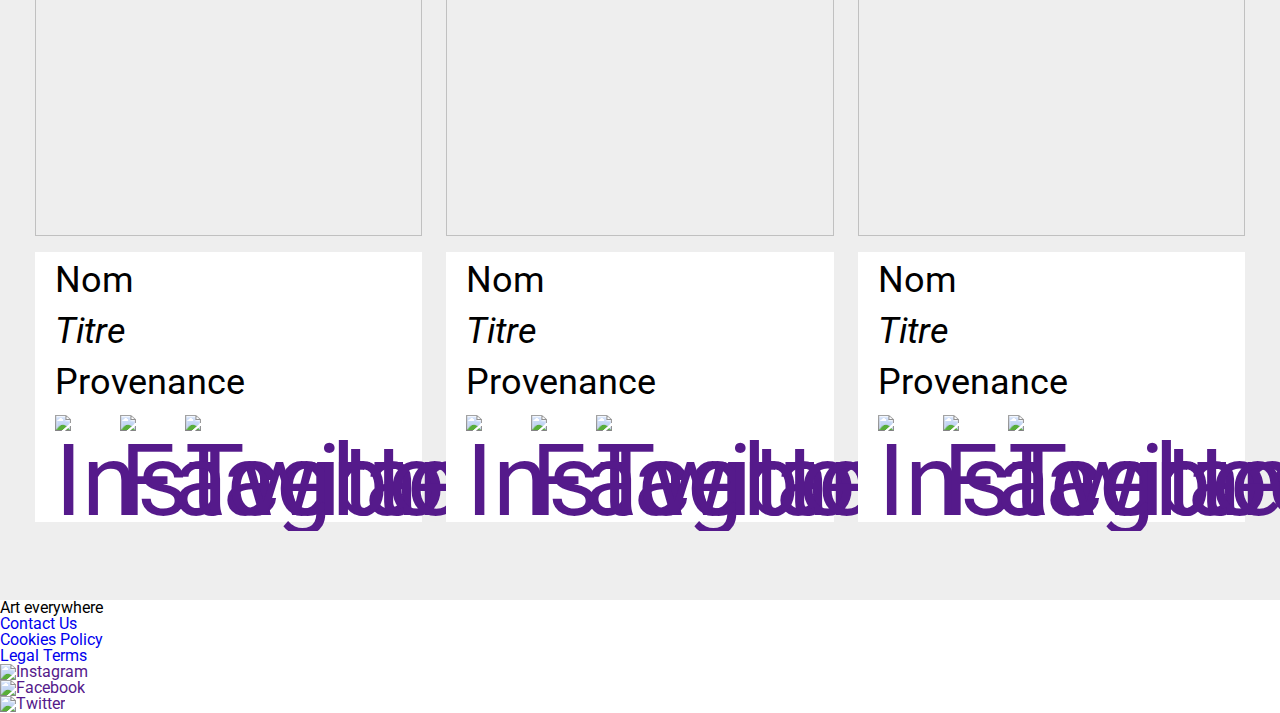
==== commit 0ed66970: "modified index.html" ====
--- a/index.html
+++ b/index.html
@@ -16,7 +16,7 @@
 <body>
   <header class="header">
     <div class="logoContainer">
-      <img src="" alt="Pixstreet's Logo" class="logo">
+      <img src="img/logo.png" alt="Pixstreet's Logo" class="logo">
     </div>
     <nav class="menuContainer">
       <div class="menuListContainer">
@@ -65,9 +65,9 @@
                 <h3 class="articleTitle">Titre</h3>
                 <p class="articleFrom">Provenance</p>
                 <ul class="socialArticleContainer">
-                  <li class="socialArticleItem"><a href="" class="socialArticleLink"><img src="img/instagram.png" alt="" class="socialArticleimg"></a></li>
-                  <li class="socialArticleItem"><a href="" class="socialArticleLink"><img src="img/facebook.png" alt="" class="socialArticleimgfb"></a></li>
-                  <li class="socialArticleItem"><a href="" class="socialArticleLink"><img src="img/twitter.png" alt="" class="socialArticleimg"></a></li>
+                  <li class="socialArticleItem"><a href="" class="socialArticleLink"><img src="img/instagram.png" alt="Instagram" title="Share on Instagram" class="socialArticleimg"></a></li>
+                  <li class="socialArticleItem"><a href="" class="socialArticleLink"><img src="img/facebook.png" alt="Facebook" title="Share on Facebook" class="socialArticleimgfb"></a></li>
+                  <li class="socialArticleItem"><a href="" class="socialArticleLink"><img src="img/twitter.png" alt="Twitter" title="Share on Twitter" class="socialArticleimg"></a></li>
                 </ul>
               </div>
             </div>
@@ -79,9 +79,9 @@
                 <h3 class="articleTitle">Titre</h3>
                 <p class="articleFrom">Provenance</p>
                 <ul class="socialArticleContainer">
-                  <li class="socialArticleItem"><a href="" class="socialArticleLink"><img src="img/instagram.png" alt="" class="socialArticleimg"></a></li>
-                  <li class="socialArticleItem"><a href="" class="socialArticleLink"><img src="img/facebook.png" alt="" class="socialArticleimgfb"></a></li>
-                  <li class="socialArticleItem"><a href="" class="socialArticleLink"><img src="img/twitter.png" alt="" class="socialArticleimg"></a></li>
+                  <li class="socialArticleItem"><a href="" class="socialArticleLink"><img src="img/instagram.png" alt="Instagram" title="Share on Instagram" class="socialArticleimg"></a></li>
+                  <li class="socialArticleItem"><a href="" class="socialArticleLink"><img src="img/facebook.png" alt="Facebook" title="Share on Facebook" class="socialArticleimgfb"></a></li>
+                  <li class="socialArticleItem"><a href="" class="socialArticleLink"><img src="img/twitter.png" alt="Twitter" title="Share on Twitter" class="socialArticleimg"></a></li>
                 </ul>
               </div>
             </div>
@@ -92,9 +92,9 @@
                 <h3 class="articleTitle">Titre</h3>
                 <p class="articleFrom">Provenance</p>
                 <ul class="socialArticleContainer">
-                  <li class="socialArticleItem"><a href="" class="socialArticleLink"><img src="img/instagram.png" alt="" class="socialArticleimg"></a></li>
-                  <li class="socialArticleItem"><a href="" class="socialArticleLink"><img src="img/facebook.png" alt="" class="socialArticleimgfb"></a></li>
-                  <li class="socialArticleItem"><a href="" class="socialArticleLink"><img src="img/twitter.png" alt="" class="socialArticleimg"></a></li>
+                  <li class="socialArticleItem"><a href="" class="socialArticleLink"><img src="img/instagram.png" alt="Instagram" title="Share on Instagram" class="socialArticleimg"></a></li>
+                  <li class="socialArticleItem"><a href="" class="socialArticleLink"><img src="img/facebook.png" alt="Facebook" title="Share on Facebook" class="socialArticleimgfb"></a></li>
+                  <li class="socialArticleItem"><a href="" class="socialArticleLink"><img src="img/twitter.png" alt="Twitter" title="Share on Twitter" class="socialArticleimg"></a></li>
                 </ul>
               </div>
             </div>
@@ -108,9 +108,9 @@
                 <h3 class="articleTitle">Titre</h3>
                 <p class="articleFrom">Provenance</p>
                 <ul class="socialArticleContainer">
-                  <li class="socialArticleItem"><a href="" class="socialArticleLink"><img src="img/instagram.png" alt="" class="socialArticleimg"></a></li>
-                  <li class="socialArticleItem"><a href="" class="socialArticleLink"><img src="img/facebook.png" alt="" class="socialArticleimgfb"></a></li>
-                  <li class="socialArticleItem"><a href="" class="socialArticleLink"><img src="img/twitter.png" alt="" class="socialArticleimg"></a></li>
+                  <li class="socialArticleItem"><a href="" class="socialArticleLink"><img src="img/instagram.png" alt="Instagram" title="Share on Instagram" class="socialArticleimg"></a></li>
+                  <li class="socialArticleItem"><a href="" class="socialArticleLink"><img src="img/facebook.png" alt="Facebook" title="Share on Facebook" class="socialArticleimgfb"></a></li>
+                  <li class="socialArticleItem"><a href="" class="socialArticleLink"><img src="img/twitter.png" alt="Twitter" title="Share on Twitter" class="socialArticleimg"></a></li>
                 </ul>
               </div>
             </div>
@@ -121,9 +121,9 @@
                 <h3 class="articleTitle">Titre</h3>
                 <p class="articleFrom">Provenance</p>
                 <ul class="socialArticleContainer">
-                  <li class="socialArticleItem"><a href="" class="socialArticleLink"><img src="img/instagram.png" alt="" class="socialArticleimg"></a></li>
-                  <li class="socialArticleItem"><a href="" class="socialArticleLink"><img src="img/facebook.png" alt="" class="socialArticleimgfb"></a></li>
-                  <li class="socialArticleItem"><a href="" class="socialArticleLink"><img src="img/twitter.png" alt="" class="socialArticleimg"></a></li>
+                  <li class="socialArticleItem"><a href="" class="socialArticleLink"><img src="img/instagram.png" alt="Instagram" title="Share on Instagram" class="socialArticleimg"></a></li>
+                  <li class="socialArticleItem"><a href="" class="socialArticleLink"><img src="img/facebook.png" alt="Facebook" title="Share on Facebook" class="socialArticleimgfb"></a></li>
+                  <li class="socialArticleItem"><a href="" class="socialArticleLink"><img src="img/twitter.png" alt="Twitter" title="Share on Twitter" class="socialArticleimg"></a></li>
                 </ul>
               </div>
             </div>
@@ -134,9 +134,9 @@
                 <h3 class="articleTitle">Titre</h3>
                 <p class="articleFrom">Provenance</p>
                 <ul class="socialArticleContainer">
-                  <li class="socialArticleItem"><a href="" class="socialArticleLink"><img src="img/instagram.png" alt="" class="socialArticleimg"></a></li>
-                  <li class="socialArticleItem"><a href="" class="socialArticleLink"><img src="img/facebook.png" alt="" class="socialArticleimgfb"></a></li>
-                  <li class="socialArticleItem"><a href="" class="socialArticleLink"><img src="img/twitter.png" alt="" class="socialArticleimg"></a></li>
+                  <li class="socialArticleItem"><a href="" class="socialArticleLink"><img src="img/instagram.png" alt="Instagram" title="Share on Instagram" class="socialArticleimg"></a></li>
+                  <li class="socialArticleItem"><a href="" class="socialArticleLink"><img src="img/facebook.png" alt="Facebook" title="Share on Facebook" class="socialArticleimgfb"></a></li>
+                  <li class="socialArticleItem"><a href="" class="socialArticleLink"><img src="img/twitter.png" alt="Twitter" title="Share on Twitter" class="socialArticleimg"></a></li>
                 </ul>
               </div>
             </div>
@@ -150,9 +150,9 @@
                 <h3 class="articleTitle">Titre</h3>
                 <p class="articleFrom">Provenance</p>
                 <ul class="socialArticleContainer">
-                  <li class="socialArticleItem"><a href="" class="socialArticleLink"><img src="img/instagram.png" alt="" class="socialArticleimg"></a></li>
-                  <li class="socialArticleItem"><a href="" class="socialArticleLink"><img src="img/facebook.png" alt="" class="socialArticleimgfb"></a></li>
-                  <li class="socialArticleItem"><a href="" class="socialArticleLink"><img src="img/twitter.png" alt="" class="socialArticleimg"></a></li>
+                  <li class="socialArticleItem"><a href="" class="socialArticleLink"><img src="img/instagram.png" alt="Instagram" title="Share on Instagram" class="socialArticleimg"></a></li>
+                  <li class="socialArticleItem"><a href="" class="socialArticleLink"><img src="img/facebook.png" alt="Facebook" title="Share on Facebook" class="socialArticleimgfb"></a></li>
+                  <li class="socialArticleItem"><a href="" class="socialArticleLink"><img src="img/twitter.png" alt="Twitter" title="Share on Twitter" class="socialArticleimg"></a></li>
                 </ul>
               </div>
             </div>
@@ -163,9 +163,9 @@
                 <h3 class="articleTitle">Titre</h3>
                 <p class="articleFrom">Provenance</p>
                 <ul class="socialArticleContainer">
-                  <li class="socialArticleItem"><a href="" class="socialArticleLink"><img src="img/instagram.png" alt="" class="socialArticleimg"></a></li>
-                  <li class="socialArticleItem"><a href="" class="socialArticleLink"><img src="img/facebook.png" alt="" class="socialArticleimgfb"></a></li>
-                  <li class="socialArticleItem"><a href="" class="socialArticleLink"><img src="img/twitter.png" alt="" class="socialArticleimg"></a></li>
+                  <li class="socialArticleItem"><a href="" class="socialArticleLink"><img src="img/instagram.png" alt="Instagram" title="Share on Instagram" class="socialArticleimg"></a></li>
+                  <li class="socialArticleItem"><a href="" class="socialArticleLink"><img src="img/facebook.png" alt="Facebook" title="Share on Facebook" class="socialArticleimgfb"></a></li>
+                  <li class="socialArticleItem"><a href="" class="socialArticleLink"><img src="img/twitter.png" alt="Twitter" title="Share on Twitter" class="socialArticleimg"></a></li>
                 </ul>
               </div>
             </div>
@@ -176,9 +176,9 @@
                 <h3 class="articleTitle">Titre</h3>
                 <p class="articleFrom">Provenance</p>
                 <ul class="socialArticleContainer">
-                  <li class="socialArticleItem"><a href="" class="socialArticleLink"><img src="img/instagram.png" alt="" class="socialArticleimg"></a></li>
-                  <li class="socialArticleItem"><a href="" class="socialArticleLink"><img src="img/facebook.png" alt="" class="socialArticleimgfb"></a></li>
-                  <li class="socialArticleItem"><a href="" class="socialArticleLink"><img src="img/twitter.png" alt="" class="socialArticleimg"></a></li>
+                  <li class="socialArticleItem"><a href="" class="socialArticleLink"><img src="img/instagram.png" alt="Instagram" title="Share on Instagram" class="socialArticleimg"></a></li>
+                  <li class="socialArticleItem"><a href="" class="socialArticleLink"><img src="img/facebook.png" alt="Facebook" title="Share on Facebook" class="socialArticleimgfb"></a></li>
+                  <li class="socialArticleItem"><a href="" class="socialArticleLink"><img src="img/twitter.png" alt="Twitter" title="Share on Twitter" class="socialArticleimg"></a></li>
                 </ul>
               </div>
             </div>
@@ -186,15 +186,296 @@
         </div>
       </div>
       <div id="slide-2">
-        2
+        <img src="img/new-york/new-yorkTitle.jpg" alt="" class="imageTitle">
+        <div class="latestArticlesContainer">
+          <h2 class="latestArticles">Latest articles from Paris</h2>
+        </div>
+        <div class="articlesAllContainer">
+          <div class="articlesContainer">
+            <div class="article">
+              <img src="img/paris/parisGrande1.jpg" alt="" class="imgArticleBig">
+              <div class="textArticleContainer">
+                <p class="articleUser">Nom</p>
+                <h3 class="articleTitle">Titre</h3>
+                <p class="articleFrom">Provenance</p>
+                <ul class="socialArticleContainer">
+                  <li class="socialArticleItem"><a href="" class="socialArticleLink"><img src="img/instagram.png" alt="Instagram" title="Share on Instagram" class="socialArticleimg"></a></li>
+                  <li class="socialArticleItem"><a href="" class="socialArticleLink"><img src="img/facebook.png" alt="Facebook" title="Share on Facebook" class="socialArticleimgfb"></a></li>
+                  <li class="socialArticleItem"><a href="" class="socialArticleLink"><img src="img/twitter.png" alt="Twitter" title="Share on Twitter" class="socialArticleimg"></a></li>
+                </ul>
+              </div>
+            </div>
+
+            <div class="article">
+              <img src="img/paris/parisPetite1-1.jpg" alt="" class="imgArticleLittle">
+              <div class="textArticleContainer">
+                <p class="articleUser">Nom</p>
+                <h3 class="articleTitle">Titre</h3>
+                <p class="articleFrom">Provenance</p>
+                <ul class="socialArticleContainer">
+                  <li class="socialArticleItem"><a href="" class="socialArticleLink"><img src="img/instagram.png" alt="Instagram" title="Share on Instagram" class="socialArticleimg"></a></li>
+                  <li class="socialArticleItem"><a href="" class="socialArticleLink"><img src="img/facebook.png" alt="Facebook" title="Share on Facebook" class="socialArticleimgfb"></a></li>
+                  <li class="socialArticleItem"><a href="" class="socialArticleLink"><img src="img/twitter.png" alt="Twitter" title="Share on Twitter" class="socialArticleimg"></a></li>
+                </ul>
+              </div>
+            </div>
+            <div class="article">
+              <img src="img/paris/parisPetite1-2.jpg" alt="" class="imgArticleLittle">
+              <div class="textArticleContainer">
+                <p class="articleUser">Nom</p>
+                <h3 class="articleTitle">Titre</h3>
+                <p class="articleFrom">Provenance</p>
+                <ul class="socialArticleContainer">
+                  <li class="socialArticleItem"><a href="" class="socialArticleLink"><img src="img/instagram.png" alt="Instagram" title="Share on Instagram" class="socialArticleimg"></a></li>
+                  <li class="socialArticleItem"><a href="" class="socialArticleLink"><img src="img/facebook.png" alt="Facebook" title="Share on Facebook" class="socialArticleimgfb"></a></li>
+                  <li class="socialArticleItem"><a href="" class="socialArticleLink"><img src="img/twitter.png" alt="Twitter" title="Share on Twitter" class="socialArticleimg"></a></li>
+                </ul>
+              </div>
+            </div>
+          </div>
+
+          <div class="articlesContainer">
+            <div class="article">
+              <img src="img/paris/parisPetite2-1.jpg" alt="" class="imgArticleLittle">
+              <div class="textArticleContainer">
+                <p class="articleUser">Nom</p>
+                <h3 class="articleTitle">Titre</h3>
+                <p class="articleFrom">Provenance</p>
+                <ul class="socialArticleContainer">
+                  <li class="socialArticleItem"><a href="" class="socialArticleLink"><img src="img/instagram.png" alt="Instagram" title="Share on Instagram" class="socialArticleimg"></a></li>
+                  <li class="socialArticleItem"><a href="" class="socialArticleLink"><img src="img/facebook.png" alt="Facebook" title="Share on Facebook" class="socialArticleimgfb"></a></li>
+                  <li class="socialArticleItem"><a href="" class="socialArticleLink"><img src="img/twitter.png" alt="Twitter" title="Share on Twitter" class="socialArticleimg"></a></li>
+                </ul>
+              </div>
+            </div>
+            <div class="article">
+              <img src="img/paris/parisPetite2-2.jpg" alt="" class="imgArticleLittle">
+              <div class="textArticleContainer">
+                <p class="articleUser">Nom</p>
+                <h3 class="articleTitle">Titre</h3>
+                <p class="articleFrom">Provenance</p>
+                <ul class="socialArticleContainer">
+                  <li class="socialArticleItem"><a href="" class="socialArticleLink"><img src="img/instagram.png" alt="Instagram" title="Share on Instagram" class="socialArticleimg"></a></li>
+                  <li class="socialArticleItem"><a href="" class="socialArticleLink"><img src="img/facebook.png" alt="Facebook" title="Share on Facebook" class="socialArticleimgfb"></a></li>
+                  <li class="socialArticleItem"><a href="" class="socialArticleLink"><img src="img/twitter.png" alt="Twitter" title="Share on Twitter" class="socialArticleimg"></a></li>
+                </ul>
+              </div>
+            </div>
+            <div class="article">
+              <img src="img/paris/parisGrande2.jpg" alt="" class="imgArticleBig">
+              <div class="textArticleContainer">
+                <p class="articleUser">Nom</p>
+                <h3 class="articleTitle">Titre</h3>
+                <p class="articleFrom">Provenance</p>
+                <ul class="socialArticleContainer">
+                  <li class="socialArticleItem"><a href="" class="socialArticleLink"><img src="img/instagram.png" alt="Instagram" title="Share on Instagram" class="socialArticleimg"></a></li>
+                  <li class="socialArticleItem"><a href="" class="socialArticleLink"><img src="img/facebook.png" alt="Facebook" title="Share on Facebook" class="socialArticleimgfb"></a></li>
+                  <li class="socialArticleItem"><a href="" class="socialArticleLink"><img src="img/twitter.png" alt="Twitter" title="Share on Twitter" class="socialArticleimg"></a></li>
+                </ul>
+              </div>
+            </div>
+          </div>
+
+          <div class="articlesContainer">
+            <div class="article">
+              <img src="img/paris/parisPetite3-1.jpg" alt="" class="imgArticleLittle">
+              <div class="textArticleContainer">
+                <p class="articleUser">Nom</p>
+                <h3 class="articleTitle">Titre</h3>
+                <p class="articleFrom">Provenance</p>
+                <ul class="socialArticleContainer">
+                  <li class="socialArticleItem"><a href="" class="socialArticleLink"><img src="img/instagram.png" alt="Instagram" title="Share on Instagram" class="socialArticleimg"></a></li>
+                  <li class="socialArticleItem"><a href="" class="socialArticleLink"><img src="img/facebook.png" alt="Facebook" title="Share on Facebook" class="socialArticleimgfb"></a></li>
+                  <li class="socialArticleItem"><a href="" class="socialArticleLink"><img src="img/twitter.png" alt="Twitter" title="Share on Twitter" class="socialArticleimg"></a></li>
+                </ul>
+              </div>
+            </div>
+            <div class="article">
+              <img src="img/paris/parisGrande3.jpg" alt="" class="imgArticleBig">
+              <div class="textArticleContainer">
+                <p class="articleUser">Nom</p>
+                <h3 class="articleTitle">Titre</h3>
+                <p class="articleFrom">Provenance</p>
+                <ul class="socialArticleContainer">
+                  <li class="socialArticleItem"><a href="" class="socialArticleLink"><img src="img/instagram.png" alt="Instagram" title="Share on Instagram" class="socialArticleimg"></a></li>
+                  <li class="socialArticleItem"><a href="" class="socialArticleLink"><img src="img/facebook.png" alt="Facebook" title="Share on Facebook" class="socialArticleimgfb"></a></li>
+                  <li class="socialArticleItem"><a href="" class="socialArticleLink"><img src="img/twitter.png" alt="Twitter" title="Share on Twitter" class="socialArticleimg"></a></li>
+                </ul>
+              </div>
+            </div>
+            <div class="article">
+              <img src="img/paris/parisPetite3-2.jpg" alt="" class="imgArticleLittle">
+              <div class="textArticleContainer">
+                <p class="articleUser">Nom</p>
+                <h3 class="articleTitle">Titre</h3>
+                <p class="articleFrom">Provenance</p>
+                <ul class="socialArticleContainer">
+                  <li class="socialArticleItem"><a href="" class="socialArticleLink"><img src="img/instagram.png" alt="Instagram" title="Share on Instagram" class="socialArticleimg"></a></li>
+                  <li class="socialArticleItem"><a href="" class="socialArticleLink"><img src="img/facebook.png" alt="Facebook" title="Share on Facebook" class="socialArticleimgfb"></a></li>
+                  <li class="socialArticleItem"><a href="" class="socialArticleLink"><img src="img/twitter.png" alt="Twitter" title="Share on Twitter" class="socialArticleimg"></a></li>
+                </ul>
+              </div>
+            </div>
+          </div>
+        </div>
       </div>
       <div id="slide-3">
-        3
+        <img src="img/london/londonTitle.jpg" alt="" class="imageTitle">
+        <div class="latestArticlesContainer">
+          <h2 class="latestArticles">Latest articles from Paris</h2>
+        </div>
+        <div class="articlesAllContainer">
+          <div class="articlesContainer">
+            <div class="article">
+              <img src="img/paris/parisGrande1.jpg" alt="" class="imgArticleBig">
+              <div class="textArticleContainer">
+                <p class="articleUser">Nom</p>
+                <h3 class="articleTitle">Titre</h3>
+                <p class="articleFrom">Provenance</p>
+                <ul class="socialArticleContainer">
+                  <li class="socialArticleItem"><a href="" class="socialArticleLink"><img src="img/instagram.png" alt="Instagram" title="Share on Instagram" class="socialArticleimg"></a></li>
+                  <li class="socialArticleItem"><a href="" class="socialArticleLink"><img src="img/facebook.png" alt="Facebook" title="Share on Facebook" class="socialArticleimgfb"></a></li>
+                  <li class="socialArticleItem"><a href="" class="socialArticleLink"><img src="img/twitter.png" alt="Twitter" title="Share on Twitter" class="socialArticleimg"></a></li>
+                </ul>
+              </div>
+            </div>
+
+            <div class="article">
+              <img src="img/paris/parisPetite1-1.jpg" alt="" class="imgArticleLittle">
+              <div class="textArticleContainer">
+                <p class="articleUser">Nom</p>
+                <h3 class="articleTitle">Titre</h3>
+                <p class="articleFrom">Provenance</p>
+                <ul class="socialArticleContainer">
+                  <li class="socialArticleItem"><a href="" class="socialArticleLink"><img src="img/instagram.png" alt="Instagram" title="Share on Instagram" class="socialArticleimg"></a></li>
+                  <li class="socialArticleItem"><a href="" class="socialArticleLink"><img src="img/facebook.png" alt="Facebook" title="Share on Facebook" class="socialArticleimgfb"></a></li>
+                  <li class="socialArticleItem"><a href="" class="socialArticleLink"><img src="img/twitter.png" alt="Twitter" title="Share on Twitter" class="socialArticleimg"></a></li>
+                </ul>
+              </div>
+            </div>
+            <div class="article">
+              <img src="img/paris/parisPetite1-2.jpg" alt="" class="imgArticleLittle">
+              <div class="textArticleContainer">
+                <p class="articleUser">Nom</p>
+                <h3 class="articleTitle">Titre</h3>
+                <p class="articleFrom">Provenance</p>
+                <ul class="socialArticleContainer">
+                  <li class="socialArticleItem"><a href="" class="socialArticleLink"><img src="img/instagram.png" alt="Instagram" title="Share on Instagram" class="socialArticleimg"></a></li>
+                  <li class="socialArticleItem"><a href="" class="socialArticleLink"><img src="img/facebook.png" alt="Facebook" title="Share on Facebook" class="socialArticleimgfb"></a></li>
+                  <li class="socialArticleItem"><a href="" class="socialArticleLink"><img src="img/twitter.png" alt="Twitter" title="Share on Twitter" class="socialArticleimg"></a></li>
+                </ul>
+              </div>
+            </div>
+          </div>
+
+          <div class="articlesContainer">
+            <div class="article">
+              <img src="img/paris/parisPetite2-1.jpg" alt="" class="imgArticleLittle">
+              <div class="textArticleContainer">
+                <p class="articleUser">Nom</p>
+                <h3 class="articleTitle">Titre</h3>
+                <p class="articleFrom">Provenance</p>
+                <ul class="socialArticleContainer">
+                  <li class="socialArticleItem"><a href="" class="socialArticleLink"><img src="img/instagram.png" alt="Instagram" title="Share on Instagram" class="socialArticleimg"></a></li>
+                  <li class="socialArticleItem"><a href="" class="socialArticleLink"><img src="img/facebook.png" alt="Facebook" title="Share on Facebook" class="socialArticleimgfb"></a></li>
+                  <li class="socialArticleItem"><a href="" class="socialArticleLink"><img src="img/twitter.png" alt="Twitter" title="Share on Twitter" class="socialArticleimg"></a></li>
+                </ul>
+              </div>
+            </div>
+            <div class="article">
+              <img src="img/paris/parisPetite2-2.jpg" alt="" class="imgArticleLittle">
+              <div class="textArticleContainer">
+                <p class="articleUser">Nom</p>
+                <h3 class="articleTitle">Titre</h3>
+                <p class="articleFrom">Provenance</p>
+                <ul class="socialArticleContainer">
+                  <li class="socialArticleItem"><a href="" class="socialArticleLink"><img src="img/instagram.png" alt="Instagram" title="Share on Instagram" class="socialArticleimg"></a></li>
+                  <li class="socialArticleItem"><a href="" class="socialArticleLink"><img src="img/facebook.png" alt="Facebook" title="Share on Facebook" class="socialArticleimgfb"></a></li>
+                  <li class="socialArticleItem"><a href="" class="socialArticleLink"><img src="img/twitter.png" alt="Twitter" title="Share on Twitter" class="socialArticleimg"></a></li>
+                </ul>
+              </div>
+            </div>
+            <div class="article">
+              <img src="img/paris/parisGrande2.jpg" alt="" class="imgArticleBig">
+              <div class="textArticleContainer">
+                <p class="articleUser">Nom</p>
+                <h3 class="articleTitle">Titre</h3>
+                <p class="articleFrom">Provenance</p>
+                <ul class="socialArticleContainer">
+                  <li class="socialArticleItem"><a href="" class="socialArticleLink"><img src="img/instagram.png" alt="Instagram" title="Share on Instagram" class="socialArticleimg"></a></li>
+                  <li class="socialArticleItem"><a href="" class="socialArticleLink"><img src="img/facebook.png" alt="Facebook" title="Share on Facebook" class="socialArticleimgfb"></a></li>
+                  <li class="socialArticleItem"><a href="" class="socialArticleLink"><img src="img/twitter.png" alt="Twitter" title="Share on Twitter" class="socialArticleimg"></a></li>
+                </ul>
+              </div>
+            </div>
+          </div>
+
+          <div class="articlesContainer">
+            <div class="article">
+              <img src="img/paris/parisPetite3-1.jpg" alt="" class="imgArticleLittle">
+              <div class="textArticleContainer">
+                <p class="articleUser">Nom</p>
+                <h3 class="articleTitle">Titre</h3>
+                <p class="articleFrom">Provenance</p>
+                <ul class="socialArticleContainer">
+                  <li class="socialArticleItem"><a href="" class="socialArticleLink"><img src="img/instagram.png" alt="Instagram" title="Share on Instagram" class="socialArticleimg"></a></li>
+                  <li class="socialArticleItem"><a href="" class="socialArticleLink"><img src="img/facebook.png" alt="Facebook" title="Share on Facebook" class="socialArticleimgfb"></a></li>
+                  <li class="socialArticleItem"><a href="" class="socialArticleLink"><img src="img/twitter.png" alt="Twitter" title="Share on Twitter" class="socialArticleimg"></a></li>
+                </ul>
+              </div>
+            </div>
+            <div class="article">
+              <img src="img/paris/parisGrande3.jpg" alt="" class="imgArticleBig">
+              <div class="textArticleContainer">
+                <p class="articleUser">Nom</p>
+                <h3 class="articleTitle">Titre</h3>
+                <p class="articleFrom">Provenance</p>
+                <ul class="socialArticleContainer">
+                  <li class="socialArticleItem"><a href="" class="socialArticleLink"><img src="img/instagram.png" alt="Instagram" title="Share on Instagram" class="socialArticleimg"></a></li>
+                  <li class="socialArticleItem"><a href="" class="socialArticleLink"><img src="img/facebook.png" alt="Facebook" title="Share on Facebook" class="socialArticleimgfb"></a></li>
+                  <li class="socialArticleItem"><a href="" class="socialArticleLink"><img src="img/twitter.png" alt="Twitter" title="Share on Twitter" class="socialArticleimg"></a></li>
+                </ul>
+              </div>
+            </div>
+            <div class="article">
+              <img src="img/paris/parisPetite3-2.jpg" alt="" class="imgArticleLittle">
+              <div class="textArticleContainer">
+                <p class="articleUser">Nom</p>
+                <h3 class="articleTitle">Titre</h3>
+                <p class="articleFrom">Provenance</p>
+                <ul class="socialArticleContainer">
+                  <li class="socialArticleItem"><a href="" class="socialArticleLink"><img src="img/instagram.png" alt="Instagram" title="Share on Instagram" class="socialArticleimg"></a></li>
+                  <li class="socialArticleItem"><a href="" class="socialArticleLink"><img src="img/facebook.png" alt="Facebook" title="Share on Facebook" class="socialArticleimgfb"></a></li>
+                  <li class="socialArticleItem"><a href="" class="socialArticleLink"><img src="img/twitter.png" alt="Twitter" title="Share on Twitter" class="socialArticleimg"></a></li>
+                </ul>
+              </div>
+            </div>
+          </div>
+        </div>
       </div>
 
     </div>
   </div>
   </section>
+  <footer class="footer">
+    <div class="leftFooter">
+      <p class="slogan">Art everywhere</p>
+      <nav class="menuAdminContainer">
+        <ul>
+          <li class="menuAdminItem"><a href="/contactUs" class="menuAdminItemLink">Contact Us</a></li>
+          <li class="menuAdminItem"><a href="/cookiesPolicy" class="menuAdminItemLink">Cookies Policy</a></li>
+          <li class="menuAdminItem"><a href="/legalTerms" class="menuAdminItemLink">Legal Terms</a></li>
+        </ul>
+      </nav>
+    </div>
+    <div class="rightFooter">
+      <ul class="socialAdminContainer">
+        <li class="socialAdminItem"><a href="" class="socialAdminLink"><img src="img/instagram.png" alt="Instagram" title="Join us on Instagram" class="socialAdminimg"></a></li>
+        <li class="socialAdminItem"><a href="" class="socialAdminLink"><img src="img/facebook.png" alt="Facebook" title="Join us on Facebook" class="socialAdminimgfb"></a></li>
+        <li class="socialAdminItem"><a href="" class="socialAdminLink"><img src="img/twitter.png" alt="Twitter" title="Join us on Twitter" class="socialAdminimg"></a></li>
+      </ul>
+    </div>
+  </footer>
 </body>
 
 </html>
--- a/style.css
+++ b/style.css
@@ -162,17 +162,77 @@
   display: flex;
   width: 100%;
   padding: 0 2.71%;
+  flex-wrap: wrap;
   justify-content: space-between;
 }
 
 .articlesContainer{
   width: 32%;
+  display: flex;
+  flex-wrap: wrap;
+  justify-content: space-between;
 }
 
 .article{
   width: 100%;
-}
-
-.imgArticle{
-  width: 100%;
-}
+  margin-bottom: 25px;
+}
+
+.imgArticleBig{
+  width: 100%;
+  height: 870px;
+  margin-bottom: -14px;
+}
+
+.imgArticleLittle{
+  width: 100%;
+  height: 370px;
+  margin-bottom: -14px;
+}
+
+.textArticleContainer{
+  width: 100%;
+  height: 270px;
+  background: #fff;
+  padding-top: 10px;
+}
+
+.articleUser{
+  font-size: 36px;
+  text-align: left;
+  margin: 0 0 15px 20px;
+}
+
+.articleTitle{
+  text-align: left;
+  font-size: 36px;
+  font-style: italic;
+  margin: 0 0 15px 20px;
+}
+
+.articleFrom{
+  text-align: left;
+  font-size: 36px;
+  margin: 0 0 15px 20px;
+}
+
+.socialArticleContainer{
+  display: flex;
+  flex-wrap: wrap;
+}
+
+.socialArticleItem{
+  width: 45px;
+  height: 45px;
+  margin-left: 20px;
+}
+
+.socialArticleimg{
+  width: 100%;
+  height: 100%;
+}
+
+.socialArticleimgfb{
+  width: 65%;
+  height: 100%;
+}
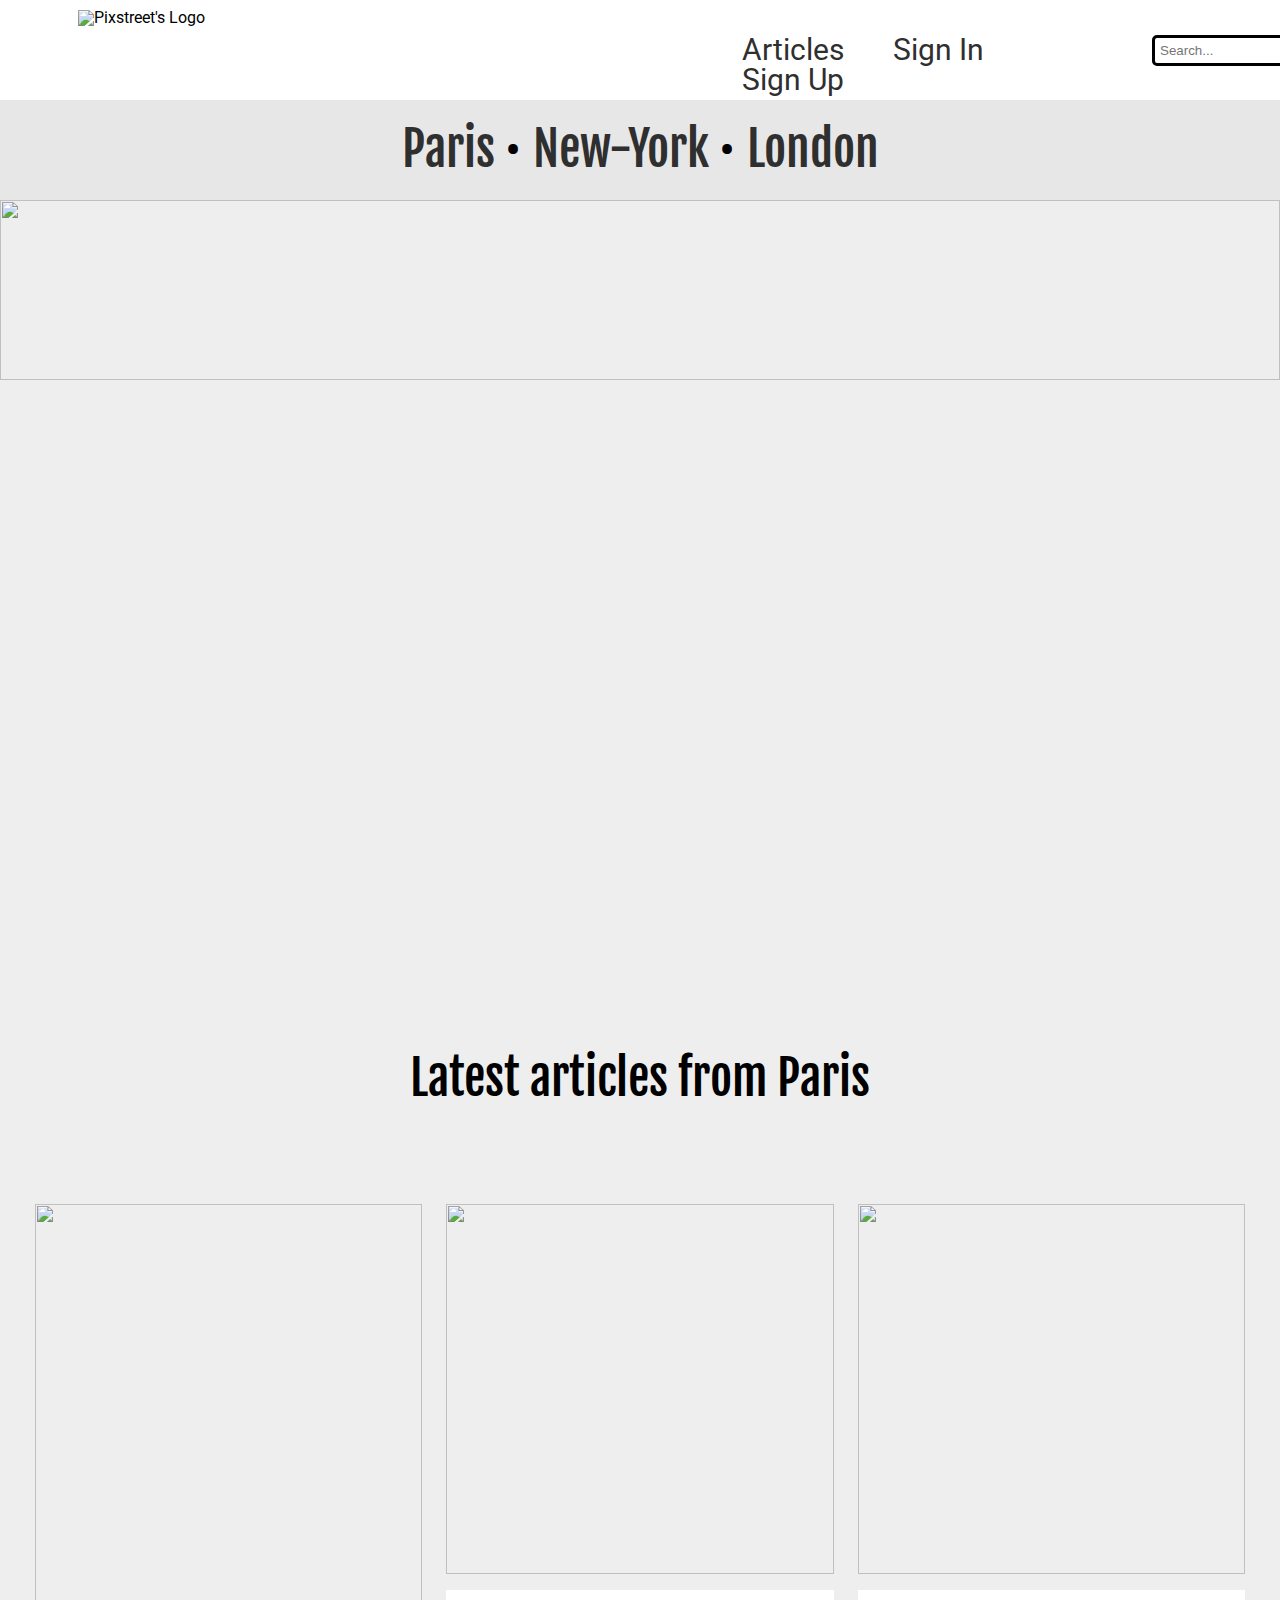
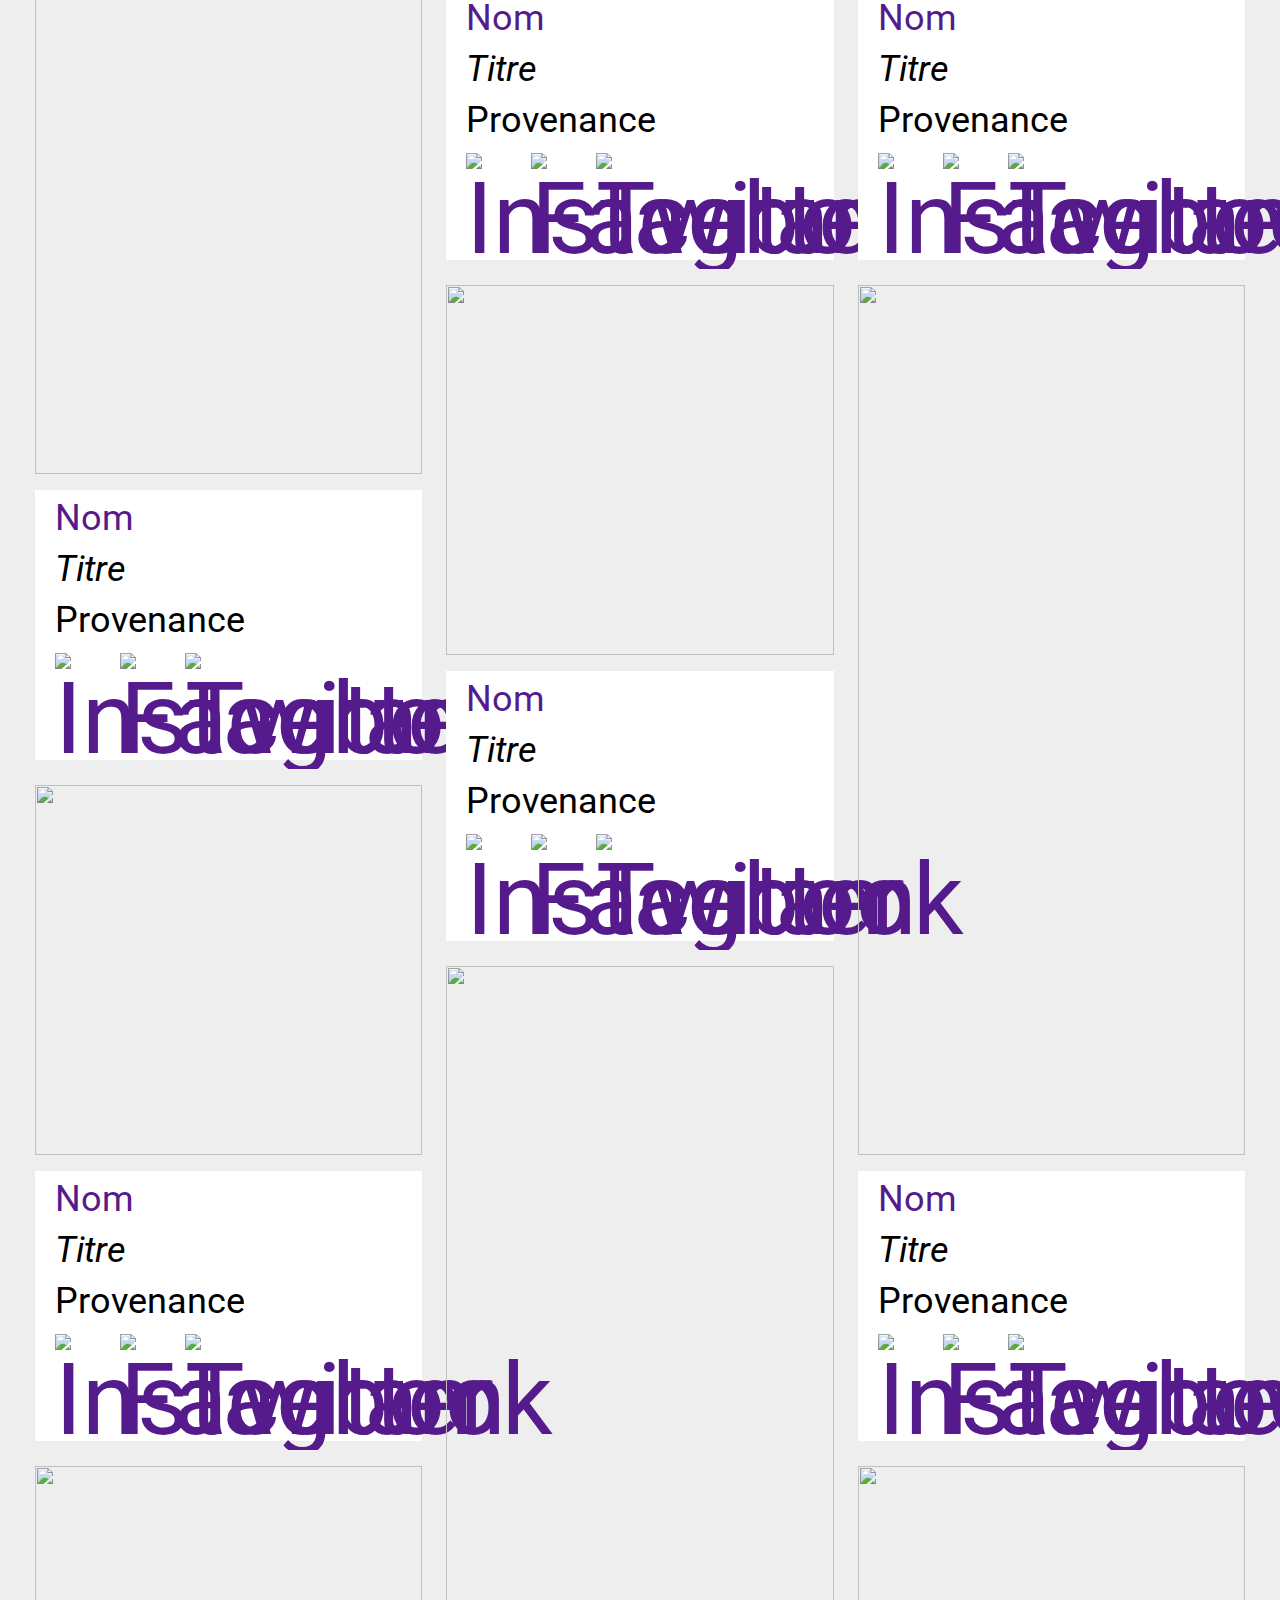
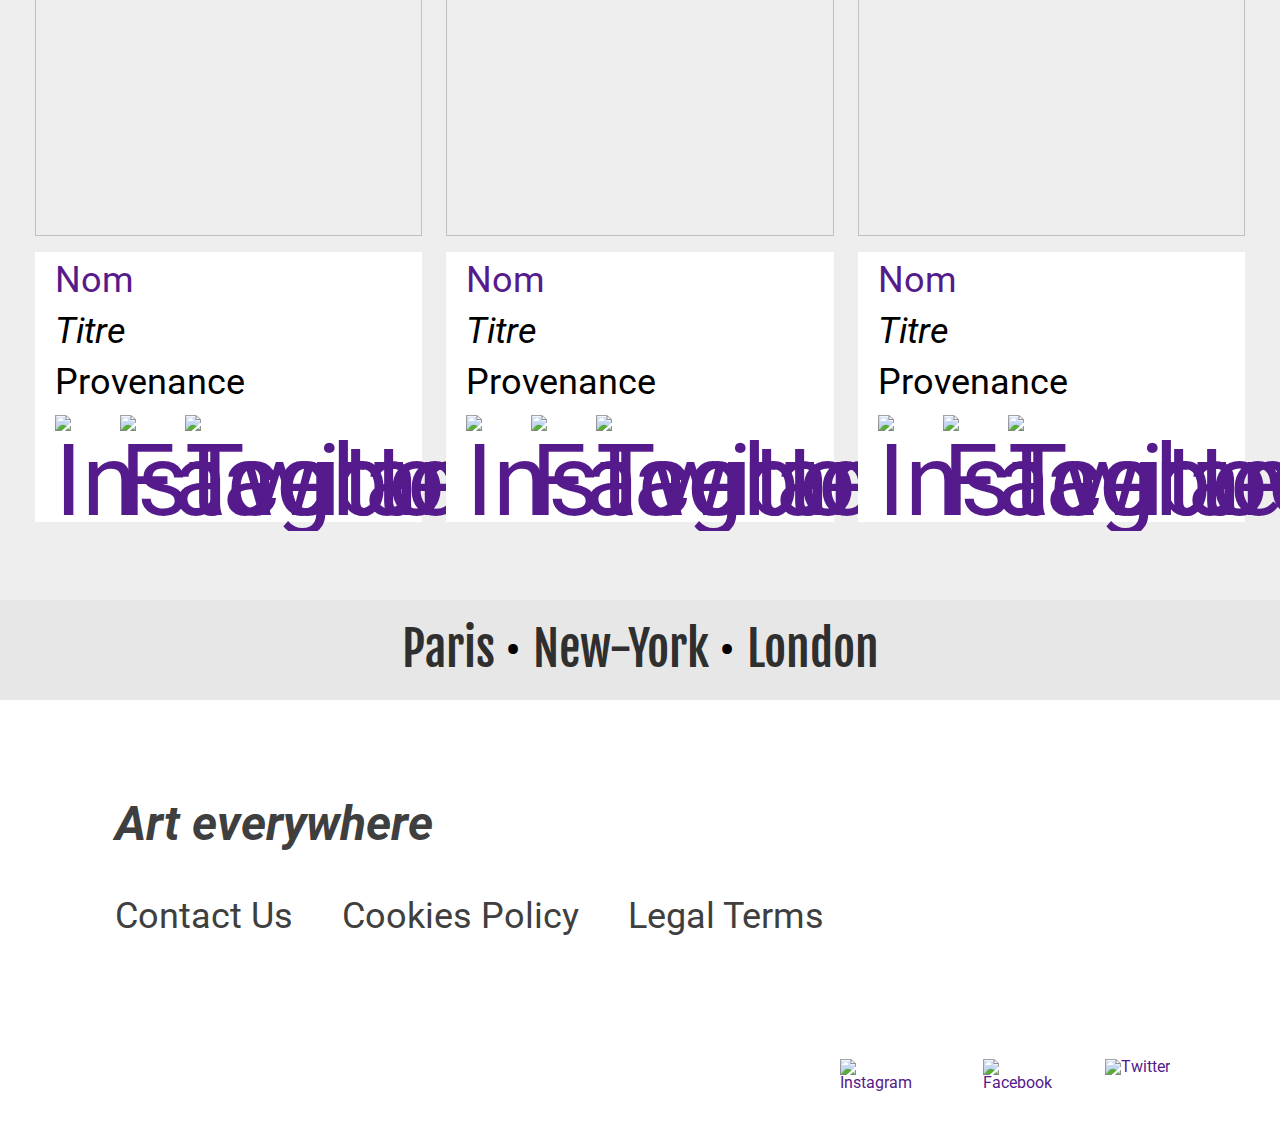
==== commit 4448249c: "modified index.html" ====
--- a/index.html
+++ b/index.html
@@ -42,420 +42,428 @@
   <section class="pageScroll">
     <div class="slider">
 
+      <div class="slideLinkContainer">
+        <ul>
+          <li class="slideLinkItem"><a href="#paris" class="slideLink">Paris</a></li>
+          <li class="slideLinkItem"><a href="#new-york" class="slideLink">New-York</a></li>
+          <li class="slideLinkItem"><a href="#london" class="slideLink">London</a></li>
+        </ul>
+      </div>
+
+      <div class="slides">
+        <div id="paris">
+          <img src="img/paris/parisTitle.jpg" alt="" class="imageTitle">
+          <div class="latestArticlesContainer">
+            <h2 class="latestArticles">Latest articles from Paris</h2>
+          </div>
+          <div class="articlesAllContainer">
+            <div class="articlesContainer">
+              <div class="article">
+                <img src="img/paris/parisGrande1.jpg" alt="" class="imgArticleBig">
+                <div class="textArticleContainer">
+                  <a href="" class="articleUserContainer"><p class="articleUser">Nom</p></a>
+                  <h3 class="articleTitle">Titre</h3>
+                  <p class="articleFrom">Provenance</p>
+                  <ul class="socialArticleContainer">
+                    <li class="socialArticleItem"><a href="" class="socialArticleLink"><img src="img/instagram.png" alt="Instagram" title="Share on Instagram" class="socialArticleimg"></a></li>
+                    <li class="socialArticleItem"><a href="" class="socialArticleLink"><img src="img/facebook.png" alt="Facebook" title="Share on Facebook" class="socialArticleimgfb"></a></li>
+                    <li class="socialArticleItem"><a href="" class="socialArticleLink"><img src="img/twitter.png" alt="Twitter" title="Share on Twitter" class="socialArticleimg"></a></li>
+                  </ul>
+                </div>
+              </div>
+
+              <div class="article">
+                <img src="img/paris/parisPetite1-1.jpg" alt="" class="imgArticleLittle">
+                <div class="textArticleContainer">
+                  <a href="" class="articleUserContainer"><p class="articleUser">Nom</p></a>
+                  <h3 class="articleTitle">Titre</h3>
+                  <p class="articleFrom">Provenance</p>
+                  <ul class="socialArticleContainer">
+                    <li class="socialArticleItem"><a href="" class="socialArticleLink"><img src="img/instagram.png" alt="Instagram" title="Share on Instagram" class="socialArticleimg"></a></li>
+                    <li class="socialArticleItem"><a href="" class="socialArticleLink"><img src="img/facebook.png" alt="Facebook" title="Share on Facebook" class="socialArticleimgfb"></a></li>
+                    <li class="socialArticleItem"><a href="" class="socialArticleLink"><img src="img/twitter.png" alt="Twitter" title="Share on Twitter" class="socialArticleimg"></a></li>
+                  </ul>
+                </div>
+              </div>
+              <div class="article">
+                <img src="img/paris/parisPetite1-2.jpg" alt="" class="imgArticleLittle">
+                <div class="textArticleContainer">
+                  <a href="" class="articleUserContainer"><p class="articleUser">Nom</p></a>
+                  <h3 class="articleTitle">Titre</h3>
+                  <p class="articleFrom">Provenance</p>
+                  <ul class="socialArticleContainer">
+                    <li class="socialArticleItem"><a href="" class="socialArticleLink"><img src="img/instagram.png" alt="Instagram" title="Share on Instagram" class="socialArticleimg"></a></li>
+                    <li class="socialArticleItem"><a href="" class="socialArticleLink"><img src="img/facebook.png" alt="Facebook" title="Share on Facebook" class="socialArticleimgfb"></a></li>
+                    <li class="socialArticleItem"><a href="" class="socialArticleLink"><img src="img/twitter.png" alt="Twitter" title="Share on Twitter" class="socialArticleimg"></a></li>
+                  </ul>
+                </div>
+              </div>
+            </div>
+
+            <div class="articlesContainer">
+              <div class="article">
+                <img src="img/paris/parisPetite2-1.jpg" alt="" class="imgArticleLittle">
+                <div class="textArticleContainer">
+                  <a href="" class="articleUserContainer"><p class="articleUser">Nom</p></a>
+                  <h3 class="articleTitle">Titre</h3>
+                  <p class="articleFrom">Provenance</p>
+                  <ul class="socialArticleContainer">
+                    <li class="socialArticleItem"><a href="" class="socialArticleLink"><img src="img/instagram.png" alt="Instagram" title="Share on Instagram" class="socialArticleimg"></a></li>
+                    <li class="socialArticleItem"><a href="" class="socialArticleLink"><img src="img/facebook.png" alt="Facebook" title="Share on Facebook" class="socialArticleimgfb"></a></li>
+                    <li class="socialArticleItem"><a href="" class="socialArticleLink"><img src="img/twitter.png" alt="Twitter" title="Share on Twitter" class="socialArticleimg"></a></li>
+                  </ul>
+                </div>
+              </div>
+              <div class="article">
+                <img src="img/paris/parisPetite2-2.jpg" alt="" class="imgArticleLittle">
+                <div class="textArticleContainer">
+                  <a href="" class="articleUserContainer"><p class="articleUser">Nom</p></a>
+                  <h3 class="articleTitle">Titre</h3>
+                  <p class="articleFrom">Provenance</p>
+                  <ul class="socialArticleContainer">
+                    <li class="socialArticleItem"><a href="" class="socialArticleLink"><img src="img/instagram.png" alt="Instagram" title="Share on Instagram" class="socialArticleimg"></a></li>
+                    <li class="socialArticleItem"><a href="" class="socialArticleLink"><img src="img/facebook.png" alt="Facebook" title="Share on Facebook" class="socialArticleimgfb"></a></li>
+                    <li class="socialArticleItem"><a href="" class="socialArticleLink"><img src="img/twitter.png" alt="Twitter" title="Share on Twitter" class="socialArticleimg"></a></li>
+                  </ul>
+                </div>
+              </div>
+              <div class="article">
+                <img src="img/paris/parisGrande2.jpg" alt="" class="imgArticleBig">
+                <div class="textArticleContainer">
+                  <a href="" class="articleUserContainer"><p class="articleUser">Nom</p></a>
+                  <h3 class="articleTitle">Titre</h3>
+                  <p class="articleFrom">Provenance</p>
+                  <ul class="socialArticleContainer">
+                    <li class="socialArticleItem"><a href="" class="socialArticleLink"><img src="img/instagram.png" alt="Instagram" title="Share on Instagram" class="socialArticleimg"></a></li>
+                    <li class="socialArticleItem"><a href="" class="socialArticleLink"><img src="img/facebook.png" alt="Facebook" title="Share on Facebook" class="socialArticleimgfb"></a></li>
+                    <li class="socialArticleItem"><a href="" class="socialArticleLink"><img src="img/twitter.png" alt="Twitter" title="Share on Twitter" class="socialArticleimg"></a></li>
+                  </ul>
+                </div>
+              </div>
+            </div>
+
+            <div class="articlesContainer">
+              <div class="article">
+                <img src="img/paris/parisPetite3-1.jpg" alt="" class="imgArticleLittle">
+                <div class="textArticleContainer">
+                  <a href="" class="articleUserContainer"><p class="articleUser">Nom</p></a>
+                  <h3 class="articleTitle">Titre</h3>
+                  <p class="articleFrom">Provenance</p>
+                  <ul class="socialArticleContainer">
+                    <li class="socialArticleItem"><a href="" class="socialArticleLink"><img src="img/instagram.png" alt="Instagram" title="Share on Instagram" class="socialArticleimg"></a></li>
+                    <li class="socialArticleItem"><a href="" class="socialArticleLink"><img src="img/facebook.png" alt="Facebook" title="Share on Facebook" class="socialArticleimgfb"></a></li>
+                    <li class="socialArticleItem"><a href="" class="socialArticleLink"><img src="img/twitter.png" alt="Twitter" title="Share on Twitter" class="socialArticleimg"></a></li>
+                  </ul>
+                </div>
+              </div>
+              <div class="article">
+                <img src="img/paris/parisGrande3.jpg" alt="" class="imgArticleBig">
+                <div class="textArticleContainer">
+                  <a href="" class="articleUserContainer"><p class="articleUser">Nom</p></a>
+                  <h3 class="articleTitle">Titre</h3>
+                  <p class="articleFrom">Provenance</p>
+                  <ul class="socialArticleContainer">
+                    <li class="socialArticleItem"><a href="" class="socialArticleLink"><img src="img/instagram.png" alt="Instagram" title="Share on Instagram" class="socialArticleimg"></a></li>
+                    <li class="socialArticleItem"><a href="" class="socialArticleLink"><img src="img/facebook.png" alt="Facebook" title="Share on Facebook" class="socialArticleimgfb"></a></li>
+                    <li class="socialArticleItem"><a href="" class="socialArticleLink"><img src="img/twitter.png" alt="Twitter" title="Share on Twitter" class="socialArticleimg"></a></li>
+                  </ul>
+                </div>
+              </div>
+              <div class="article">
+                <img src="img/paris/parisPetite3-2.jpg" alt="" class="imgArticleLittle">
+                <div class="textArticleContainer">
+                  <a href="" class="articleUserContainer"><p class="articleUser">Nom</p></a>
+                  <h3 class="articleTitle">Titre</h3>
+                  <p class="articleFrom">Provenance</p>
+                  <ul class="socialArticleContainer">
+                    <li class="socialArticleItem"><a href="" class="socialArticleLink"><img src="img/instagram.png" alt="Instagram" title="Share on Instagram" class="socialArticleimg"></a></li>
+                    <li class="socialArticleItem"><a href="" class="socialArticleLink"><img src="img/facebook.png" alt="Facebook" title="Share on Facebook" class="socialArticleimgfb"></a></li>
+                    <li class="socialArticleItem"><a href="" class="socialArticleLink"><img src="img/twitter.png" alt="Twitter" title="Share on Twitter" class="socialArticleimg"></a></li>
+                  </ul>
+                </div>
+              </div>
+            </div>
+          </div>
+          <div id="paris2"></div>
+        </div>
+        <div id="new-york">
+          <img src="img/new-york/new-yorkTitle.jpg" alt="" class="imageTitle">
+          <div class="latestArticlesContainer">
+            <h2 class="latestArticles">Latest articles from New-York</h2>
+          </div>
+          <div class="articlesAllContainer">
+            <div class="articlesContainer">
+              <div class="article">
+                <img src="img/paris/parisGrande1.jpg" alt="" class="imgArticleBig">
+                <div class="textArticleContainer">
+                  <a href="" class="articleUserContainer"><p class="articleUser">Nom</p></a>
+                  <h3 class="articleTitle">Titre</h3>
+                  <p class="articleFrom">Provenance</p>
+                  <ul class="socialArticleContainer">
+                    <li class="socialArticleItem"><a href="" class="socialArticleLink"><img src="img/instagram.png" alt="Instagram" title="Share on Instagram" class="socialArticleimg"></a></li>
+                    <li class="socialArticleItem"><a href="" class="socialArticleLink"><img src="img/facebook.png" alt="Facebook" title="Share on Facebook" class="socialArticleimgfb"></a></li>
+                    <li class="socialArticleItem"><a href="" class="socialArticleLink"><img src="img/twitter.png" alt="Twitter" title="Share on Twitter" class="socialArticleimg"></a></li>
+                  </ul>
+                </div>
+              </div>
+
+              <div class="article">
+                <img src="img/new-york/yorkPetite1-1.jpg" alt="" class="imgArticleLittle">
+                <div class="textArticleContainer">
+                  <a href="" class="articleUserContainer"><p class="articleUser">Nom</p></a>
+                  <h3 class="articleTitle">Titre</h3>
+                  <p class="articleFrom">Provenance</p>
+                  <ul class="socialArticleContainer">
+                    <li class="socialArticleItem"><a href="" class="socialArticleLink"><img src="img/instagram.png" alt="Instagram" title="Share on Instagram" class="socialArticleimg"></a></li>
+                    <li class="socialArticleItem"><a href="" class="socialArticleLink"><img src="img/facebook.png" alt="Facebook" title="Share on Facebook" class="socialArticleimgfb"></a></li>
+                    <li class="socialArticleItem"><a href="" class="socialArticleLink"><img src="img/twitter.png" alt="Twitter" title="Share on Twitter" class="socialArticleimg"></a></li>
+                  </ul>
+                </div>
+              </div>
+              <div class="article">
+                <img src="img/paris/parisPetite1-2.jpg" alt="" class="imgArticleLittle">
+                <div class="textArticleContainer">
+                  <a href="" class="articleUserContainer"><p class="articleUser">Nom</p></a>
+                  <h3 class="articleTitle">Titre</h3>
+                  <p class="articleFrom">Provenance</p>
+                  <ul class="socialArticleContainer">
+                    <li class="socialArticleItem"><a href="" class="socialArticleLink"><img src="img/instagram.png" alt="Instagram" title="Share on Instagram" class="socialArticleimg"></a></li>
+                    <li class="socialArticleItem"><a href="" class="socialArticleLink"><img src="img/facebook.png" alt="Facebook" title="Share on Facebook" class="socialArticleimgfb"></a></li>
+                    <li class="socialArticleItem"><a href="" class="socialArticleLink"><img src="img/twitter.png" alt="Twitter" title="Share on Twitter" class="socialArticleimg"></a></li>
+                  </ul>
+                </div>
+              </div>
+            </div>
+
+            <div class="articlesContainer">
+              <div class="article">
+                <img src="img/paris/parisPetite2-1.jpg" alt="" class="imgArticleLittle">
+                <div class="textArticleContainer">
+                  <a href="" class="articleUserContainer"><p class="articleUser">Nom</p></a>
+                  <h3 class="articleTitle">Titre</h3>
+                  <p class="articleFrom">Provenance</p>
+                  <ul class="socialArticleContainer">
+                    <li class="socialArticleItem"><a href="" class="socialArticleLink"><img src="img/instagram.png" alt="Instagram" title="Share on Instagram" class="socialArticleimg"></a></li>
+                    <li class="socialArticleItem"><a href="" class="socialArticleLink"><img src="img/facebook.png" alt="Facebook" title="Share on Facebook" class="socialArticleimgfb"></a></li>
+                    <li class="socialArticleItem"><a href="" class="socialArticleLink"><img src="img/twitter.png" alt="Twitter" title="Share on Twitter" class="socialArticleimg"></a></li>
+                  </ul>
+                </div>
+              </div>
+              <div class="article">
+                <img src="img/paris/parisPetite2-2.jpg" alt="" class="imgArticleLittle">
+                <div class="textArticleContainer">
+                  <a href="" class="articleUserContainer"><p class="articleUser">Nom</p></a>
+                  <h3 class="articleTitle">Titre</h3>
+                  <p class="articleFrom">Provenance</p>
+                  <ul class="socialArticleContainer">
+                    <li class="socialArticleItem"><a href="" class="socialArticleLink"><img src="img/instagram.png" alt="Instagram" title="Share on Instagram" class="socialArticleimg"></a></li>
+                    <li class="socialArticleItem"><a href="" class="socialArticleLink"><img src="img/facebook.png" alt="Facebook" title="Share on Facebook" class="socialArticleimgfb"></a></li>
+                    <li class="socialArticleItem"><a href="" class="socialArticleLink"><img src="img/twitter.png" alt="Twitter" title="Share on Twitter" class="socialArticleimg"></a></li>
+                  </ul>
+                </div>
+              </div>
+              <div class="article">
+                <img src="img/paris/parisGrande2.jpg" alt="" class="imgArticleBig">
+                <div class="textArticleContainer">
+                  <a href="" class="articleUserContainer"><p class="articleUser">Nom</p></a>
+                  <h3 class="articleTitle">Titre</h3>
+                  <p class="articleFrom">Provenance</p>
+                  <ul class="socialArticleContainer">
+                    <li class="socialArticleItem"><a href="" class="socialArticleLink"><img src="img/instagram.png" alt="Instagram" title="Share on Instagram" class="socialArticleimg"></a></li>
+                    <li class="socialArticleItem"><a href="" class="socialArticleLink"><img src="img/facebook.png" alt="Facebook" title="Share on Facebook" class="socialArticleimgfb"></a></li>
+                    <li class="socialArticleItem"><a href="" class="socialArticleLink"><img src="img/twitter.png" alt="Twitter" title="Share on Twitter" class="socialArticleimg"></a></li>
+                  </ul>
+                </div>
+              </div>
+            </div>
+
+            <div class="articlesContainer">
+              <div class="article">
+                <img src="img/paris/parisPetite3-1.jpg" alt="" class="imgArticleLittle">
+                <div class="textArticleContainer">
+                  <a href="" class="articleUserContainer"><p class="articleUser">Nom</p></a>
+                  <h3 class="articleTitle">Titre</h3>
+                  <p class="articleFrom">Provenance</p>
+                  <ul class="socialArticleContainer">
+                    <li class="socialArticleItem"><a href="" class="socialArticleLink"><img src="img/instagram.png" alt="Instagram" title="Share on Instagram" class="socialArticleimg"></a></li>
+                    <li class="socialArticleItem"><a href="" class="socialArticleLink"><img src="img/facebook.png" alt="Facebook" title="Share on Facebook" class="socialArticleimgfb"></a></li>
+                    <li class="socialArticleItem"><a href="" class="socialArticleLink"><img src="img/twitter.png" alt="Twitter" title="Share on Twitter" class="socialArticleimg"></a></li>
+                  </ul>
+                </div>
+              </div>
+              <div class="article">
+                <img src="img/paris/parisGrande3.jpg" alt="" class="imgArticleBig">
+                <div class="textArticleContainer">
+                  <a href="" class="articleUserContainer"><p class="articleUser">Nom</p></a>
+                  <h3 class="articleTitle">Titre</h3>
+                  <p class="articleFrom">Provenance</p>
+                  <ul class="socialArticleContainer">
+                    <li class="socialArticleItem"><a href="" class="socialArticleLink"><img src="img/instagram.png" alt="Instagram" title="Share on Instagram" class="socialArticleimg"></a></li>
+                    <li class="socialArticleItem"><a href="" class="socialArticleLink"><img src="img/facebook.png" alt="Facebook" title="Share on Facebook" class="socialArticleimgfb"></a></li>
+                    <li class="socialArticleItem"><a href="" class="socialArticleLink"><img src="img/twitter.png" alt="Twitter" title="Share on Twitter" class="socialArticleimg"></a></li>
+                  </ul>
+                </div>
+              </div>
+              <div class="article">
+                <img src="img/paris/parisPetite3-2.jpg" alt="" class="imgArticleLittle">
+                <div class="textArticleContainer">
+                  <a href="" class="articleUserContainer"><p class="articleUser">Nom</p></a>
+                  <h3 class="articleTitle">Titre</h3>
+                  <p class="articleFrom">Provenance</p>
+                  <ul class="socialArticleContainer">
+                    <li class="socialArticleItem"><a href="" class="socialArticleLink"><img src="img/instagram.png" alt="Instagram" title="Share on Instagram" class="socialArticleimg"></a></li>
+                    <li class="socialArticleItem"><a href="" class="socialArticleLink"><img src="img/facebook.png" alt="Facebook" title="Share on Facebook" class="socialArticleimgfb"></a></li>
+                    <li class="socialArticleItem"><a href="" class="socialArticleLink"><img src="img/twitter.png" alt="Twitter" title="Share on Twitter" class="socialArticleimg"></a></li>
+                  </ul>
+                </div>
+              </div>
+            </div>
+          </div>
+          <div id="new-york2"></div>
+        </div>
+        <div id="london">
+          <img src="img/london/londonTitle.jpg" alt="" class="imageTitle">
+          <div class="latestArticlesContainer">
+            <h2 class="latestArticles">Latest articles from London</h2>
+          </div>
+          <div class="articlesAllContainer">
+            <div class="articlesContainer">
+              <div class="article">
+                <img src="img/paris/parisGrande1.jpg" alt="" class="imgArticleBig">
+                <div class="textArticleContainer">
+                  <a href="" class="articleUserContainer"><p class="articleUser">Nom</p></a>
+                  <h3 class="articleTitle">Titre</h3>
+                  <p class="articleFrom">Provenance</p>
+                  <ul class="socialArticleContainer">
+                    <li class="socialArticleItem"><a href="" class="socialArticleLink"><img src="img/instagram.png" alt="Instagram" title="Share on Instagram" class="socialArticleimg"></a></li>
+                    <li class="socialArticleItem"><a href="" class="socialArticleLink"><img src="img/facebook.png" alt="Facebook" title="Share on Facebook" class="socialArticleimgfb"></a></li>
+                    <li class="socialArticleItem"><a href="" class="socialArticleLink"><img src="img/twitter.png" alt="Twitter" title="Share on Twitter" class="socialArticleimg"></a></li>
+                  </ul>
+                </div>
+              </div>
+              <div class="article">
+                <img src="img/paris/parisPetite1-1.jpg" alt="" class="imgArticleLittle">
+                <div class="textArticleContainer">
+                  <a href="" class="articleUserContainer"><p class="articleUser">Nom</p></a>
+                  <h3 class="articleTitle">Titre</h3>
+                  <p class="articleFrom">Provenance</p>
+                  <ul class="socialArticleContainer">
+                    <li class="socialArticleItem"><a href="" class="socialArticleLink"><img src="img/instagram.png" alt="Instagram" title="Share on Instagram" class="socialArticleimg"></a></li>
+                    <li class="socialArticleItem"><a href="" class="socialArticleLink"><img src="img/facebook.png" alt="Facebook" title="Share on Facebook" class="socialArticleimgfb"></a></li>
+                    <li class="socialArticleItem"><a href="" class="socialArticleLink"><img src="img/twitter.png" alt="Twitter" title="Share on Twitter" class="socialArticleimg"></a></li>
+                  </ul>
+                </div>
+              </div>
+              <div class="article">
+                <img src="img/paris/parisPetite1-2.jpg" alt="" class="imgArticleLittle">
+                <div class="textArticleContainer">
+                  <a href="" class="articleUserContainer"><p class="articleUser">Nom</p></a>
+                  <h3 class="articleTitle">Titre</h3>
+                  <p class="articleFrom">Provenance</p>
+                  <ul class="socialArticleContainer">
+                    <li class="socialArticleItem"><a href="" class="socialArticleLink"><img src="img/instagram.png" alt="Instagram" title="Share on Instagram" class="socialArticleimg"></a></li>
+                    <li class="socialArticleItem"><a href="" class="socialArticleLink"><img src="img/facebook.png" alt="Facebook" title="Share on Facebook" class="socialArticleimgfb"></a></li>
+                    <li class="socialArticleItem"><a href="" class="socialArticleLink"><img src="img/twitter.png" alt="Twitter" title="Share on Twitter" class="socialArticleimg"></a></li>
+                  </ul>
+                </div>
+              </div>
+            </div>
+
+            <div class="articlesContainer">
+              <div class="article">
+                <img src="img/paris/parisPetite2-1.jpg" alt="" class="imgArticleLittle">
+                <div class="textArticleContainer">
+                  <a href="" class="articleUserContainer"><p class="articleUser">Nom</p></a>
+                  <h3 class="articleTitle">Titre</h3>
+                  <p class="articleFrom">Provenance</p>
+                  <ul class="socialArticleContainer">
+                    <li class="socialArticleItem"><a href="" class="socialArticleLink"><img src="img/instagram.png" alt="Instagram" title="Share on Instagram" class="socialArticleimg"></a></li>
+                    <li class="socialArticleItem"><a href="" class="socialArticleLink"><img src="img/facebook.png" alt="Facebook" title="Share on Facebook" class="socialArticleimgfb"></a></li>
+                    <li class="socialArticleItem"><a href="" class="socialArticleLink"><img src="img/twitter.png" alt="Twitter" title="Share on Twitter" class="socialArticleimg"></a></li>
+                  </ul>
+                </div>
+              </div>
+              <div class="article">
+                <img src="img/paris/parisPetite2-2.jpg" alt="" class="imgArticleLittle">
+                <div class="textArticleContainer">
+                  <a href="" class="articleUserContainer"><p class="articleUser">Nom</p></a>
+                  <h3 class="articleTitle">Titre</h3>
+                  <p class="articleFrom">Provenance</p>
+                  <ul class="socialArticleContainer">
+                    <li class="socialArticleItem"><a href="" class="socialArticleLink"><img src="img/instagram.png" alt="Instagram" title="Share on Instagram" class="socialArticleimg"></a></li>
+                    <li class="socialArticleItem"><a href="" class="socialArticleLink"><img src="img/facebook.png" alt="Facebook" title="Share on Facebook" class="socialArticleimgfb"></a></li>
+                    <li class="socialArticleItem"><a href="" class="socialArticleLink"><img src="img/twitter.png" alt="Twitter" title="Share on Twitter" class="socialArticleimg"></a></li>
+                  </ul>
+                </div>
+              </div>
+              <div class="article">
+                <img src="img/paris/parisGrande2.jpg" alt="" class="imgArticleBig">
+                <div class="textArticleContainer">
+                  <a href="" class="articleUserContainer"><p class="articleUser">Nom</p></a>
+                  <h3 class="articleTitle">Titre</h3>
+                  <p class="articleFrom">Provenance</p>
+                  <ul class="socialArticleContainer">
+                    <li class="socialArticleItem"><a href="" class="socialArticleLink"><img src="img/instagram.png" alt="Instagram" title="Share on Instagram" class="socialArticleimg"></a></li>
+                    <li class="socialArticleItem"><a href="" class="socialArticleLink"><img src="img/facebook.png" alt="Facebook" title="Share on Facebook" class="socialArticleimgfb"></a></li>
+                    <li class="socialArticleItem"><a href="" class="socialArticleLink"><img src="img/twitter.png" alt="Twitter" title="Share on Twitter" class="socialArticleimg"></a></li>
+                  </ul>
+                </div>
+              </div>
+            </div>
+
+            <div class="articlesContainer">
+              <div class="article">
+                <img src="img/paris/parisPetite3-1.jpg" alt="" class="imgArticleLittle">
+                <div class="textArticleContainer">
+                  <a href="" class="articleUserContainer"><p class="articleUser">Nom</p></a>
+                  <h3 class="articleTitle">Titre</h3>
+                  <p class="articleFrom">Provenance</p>
+                  <ul class="socialArticleContainer">
+                    <li class="socialArticleItem"><a href="" class="socialArticleLink"><img src="img/instagram.png" alt="Instagram" title="Share on Instagram" class="socialArticleimg"></a></li>
+                    <li class="socialArticleItem"><a href="" class="socialArticleLink"><img src="img/facebook.png" alt="Facebook" title="Share on Facebook" class="socialArticleimgfb"></a></li>
+                    <li class="socialArticleItem"><a href="" class="socialArticleLink"><img src="img/twitter.png" alt="Twitter" title="Share on Twitter" class="socialArticleimg"></a></li>
+                  </ul>
+                </div>
+              </div>
+              <div class="article">
+                <img src="img/paris/parisGrande3.jpg" alt="" class="imgArticleBig">
+                <div class="textArticleContainer">
+                  <a href="" class="articleUserContainer"><p class="articleUser">Nom</p></a>
+                  <h3 class="articleTitle">Titre</h3>
+                  <p class="articleFrom">Provenance</p>
+                  <ul class="socialArticleContainer">
+                    <li class="socialArticleItem"><a href="" class="socialArticleLink"><img src="img/instagram.png" alt="Instagram" title="Share on Instagram" class="socialArticleimg"></a></li>
+                    <li class="socialArticleItem"><a href="" class="socialArticleLink"><img src="img/facebook.png" alt="Facebook" title="Share on Facebook" class="socialArticleimgfb"></a></li>
+                    <li class="socialArticleItem"><a href="" class="socialArticleLink"><img src="img/twitter.png" alt="Twitter" title="Share on Twitter" class="socialArticleimg"></a></li>
+                  </ul>
+                </div>
+              </div>
+              <div class="article">
+                <img src="img/paris/parisPetite3-2.jpg" alt="" class="imgArticleLittle">
+                <div class="textArticleContainer">
+                  <a href="" class="articleUserContainer"><p class="articleUser">Nom</p></a>
+                  <h3 class="articleTitle">Titre</h3>
+                  <p class="articleFrom">Provenance</p>
+                  <ul class="socialArticleContainer">
+                    <li class="socialArticleItem"><a href="" class="socialArticleLink"><img src="img/instagram.png" alt="Instagram" title="Share on Instagram" class="socialArticleimg"></a></li>
+                    <li class="socialArticleItem"><a href="" class="socialArticleLink"><img src="img/facebook.png" alt="Facebook" title="Share on Facebook" class="socialArticleimgfb"></a></li>
+                    <li class="socialArticleItem"><a href="" class="socialArticleLink"><img src="img/twitter.png" alt="Twitter" title="Share on Twitter" class="socialArticleimg"></a></li>
+                  </ul>
+                </div>
+              </div>
+            </div>
+          </div>
+          <div id="london2"></div>
+        </div>
+      </div>
+    </div>
     <div class="slideLinkContainer">
       <ul>
-        <li class="slideLinkItem"><a href="#slide-1" class="slideLink">Paris</a></li>
-        <li class="slideLinkItem"><a href="#slide-2" class="slideLink">New-York</a></li>
-        <li class="slideLinkItem"><a href="#slide-3" class="slideLink">London</a></li>
+        <li class="slideLinkItem"><a href="#paris2" class="slideLink">Paris</a></li>
+        <li class="slideLinkItem"><a href="#new-york2" class="slideLink">New-York</a></li>
+        <li class="slideLinkItem"><a href="#london2" class="slideLink">London</a></li>
       </ul>
     </div>
-
-    <div class="slides">
-      <div id="slide-1">
-        <img src="img/paris/parisTitle.png" alt="" class="imageTitle">
-        <div class="latestArticlesContainer">
-          <h2 class="latestArticles">Latest articles from Paris</h2>
-        </div>
-        <div class="articlesAllContainer">
-          <div class="articlesContainer">
-            <div class="article">
-              <img src="img/paris/parisGrande1.jpg" alt="" class="imgArticleBig">
-              <div class="textArticleContainer">
-                <p class="articleUser">Nom</p>
-                <h3 class="articleTitle">Titre</h3>
-                <p class="articleFrom">Provenance</p>
-                <ul class="socialArticleContainer">
-                  <li class="socialArticleItem"><a href="" class="socialArticleLink"><img src="img/instagram.png" alt="Instagram" title="Share on Instagram" class="socialArticleimg"></a></li>
-                  <li class="socialArticleItem"><a href="" class="socialArticleLink"><img src="img/facebook.png" alt="Facebook" title="Share on Facebook" class="socialArticleimgfb"></a></li>
-                  <li class="socialArticleItem"><a href="" class="socialArticleLink"><img src="img/twitter.png" alt="Twitter" title="Share on Twitter" class="socialArticleimg"></a></li>
-                </ul>
-              </div>
-            </div>
-
-            <div class="article">
-              <img src="img/paris/parisPetite1-1.jpg" alt="" class="imgArticleLittle">
-              <div class="textArticleContainer">
-                <p class="articleUser">Nom</p>
-                <h3 class="articleTitle">Titre</h3>
-                <p class="articleFrom">Provenance</p>
-                <ul class="socialArticleContainer">
-                  <li class="socialArticleItem"><a href="" class="socialArticleLink"><img src="img/instagram.png" alt="Instagram" title="Share on Instagram" class="socialArticleimg"></a></li>
-                  <li class="socialArticleItem"><a href="" class="socialArticleLink"><img src="img/facebook.png" alt="Facebook" title="Share on Facebook" class="socialArticleimgfb"></a></li>
-                  <li class="socialArticleItem"><a href="" class="socialArticleLink"><img src="img/twitter.png" alt="Twitter" title="Share on Twitter" class="socialArticleimg"></a></li>
-                </ul>
-              </div>
-            </div>
-            <div class="article">
-              <img src="img/paris/parisPetite1-2.jpg" alt="" class="imgArticleLittle">
-              <div class="textArticleContainer">
-                <p class="articleUser">Nom</p>
-                <h3 class="articleTitle">Titre</h3>
-                <p class="articleFrom">Provenance</p>
-                <ul class="socialArticleContainer">
-                  <li class="socialArticleItem"><a href="" class="socialArticleLink"><img src="img/instagram.png" alt="Instagram" title="Share on Instagram" class="socialArticleimg"></a></li>
-                  <li class="socialArticleItem"><a href="" class="socialArticleLink"><img src="img/facebook.png" alt="Facebook" title="Share on Facebook" class="socialArticleimgfb"></a></li>
-                  <li class="socialArticleItem"><a href="" class="socialArticleLink"><img src="img/twitter.png" alt="Twitter" title="Share on Twitter" class="socialArticleimg"></a></li>
-                </ul>
-              </div>
-            </div>
-          </div>
-
-          <div class="articlesContainer">
-            <div class="article">
-              <img src="img/paris/parisPetite2-1.jpg" alt="" class="imgArticleLittle">
-              <div class="textArticleContainer">
-                <p class="articleUser">Nom</p>
-                <h3 class="articleTitle">Titre</h3>
-                <p class="articleFrom">Provenance</p>
-                <ul class="socialArticleContainer">
-                  <li class="socialArticleItem"><a href="" class="socialArticleLink"><img src="img/instagram.png" alt="Instagram" title="Share on Instagram" class="socialArticleimg"></a></li>
-                  <li class="socialArticleItem"><a href="" class="socialArticleLink"><img src="img/facebook.png" alt="Facebook" title="Share on Facebook" class="socialArticleimgfb"></a></li>
-                  <li class="socialArticleItem"><a href="" class="socialArticleLink"><img src="img/twitter.png" alt="Twitter" title="Share on Twitter" class="socialArticleimg"></a></li>
-                </ul>
-              </div>
-            </div>
-            <div class="article">
-              <img src="img/paris/parisPetite2-2.jpg" alt="" class="imgArticleLittle">
-              <div class="textArticleContainer">
-                <p class="articleUser">Nom</p>
-                <h3 class="articleTitle">Titre</h3>
-                <p class="articleFrom">Provenance</p>
-                <ul class="socialArticleContainer">
-                  <li class="socialArticleItem"><a href="" class="socialArticleLink"><img src="img/instagram.png" alt="Instagram" title="Share on Instagram" class="socialArticleimg"></a></li>
-                  <li class="socialArticleItem"><a href="" class="socialArticleLink"><img src="img/facebook.png" alt="Facebook" title="Share on Facebook" class="socialArticleimgfb"></a></li>
-                  <li class="socialArticleItem"><a href="" class="socialArticleLink"><img src="img/twitter.png" alt="Twitter" title="Share on Twitter" class="socialArticleimg"></a></li>
-                </ul>
-              </div>
-            </div>
-            <div class="article">
-              <img src="img/paris/parisGrande2.jpg" alt="" class="imgArticleBig">
-              <div class="textArticleContainer">
-                <p class="articleUser">Nom</p>
-                <h3 class="articleTitle">Titre</h3>
-                <p class="articleFrom">Provenance</p>
-                <ul class="socialArticleContainer">
-                  <li class="socialArticleItem"><a href="" class="socialArticleLink"><img src="img/instagram.png" alt="Instagram" title="Share on Instagram" class="socialArticleimg"></a></li>
-                  <li class="socialArticleItem"><a href="" class="socialArticleLink"><img src="img/facebook.png" alt="Facebook" title="Share on Facebook" class="socialArticleimgfb"></a></li>
-                  <li class="socialArticleItem"><a href="" class="socialArticleLink"><img src="img/twitter.png" alt="Twitter" title="Share on Twitter" class="socialArticleimg"></a></li>
-                </ul>
-              </div>
-            </div>
-          </div>
-
-          <div class="articlesContainer">
-            <div class="article">
-              <img src="img/paris/parisPetite3-1.jpg" alt="" class="imgArticleLittle">
-              <div class="textArticleContainer">
-                <p class="articleUser">Nom</p>
-                <h3 class="articleTitle">Titre</h3>
-                <p class="articleFrom">Provenance</p>
-                <ul class="socialArticleContainer">
-                  <li class="socialArticleItem"><a href="" class="socialArticleLink"><img src="img/instagram.png" alt="Instagram" title="Share on Instagram" class="socialArticleimg"></a></li>
-                  <li class="socialArticleItem"><a href="" class="socialArticleLink"><img src="img/facebook.png" alt="Facebook" title="Share on Facebook" class="socialArticleimgfb"></a></li>
-                  <li class="socialArticleItem"><a href="" class="socialArticleLink"><img src="img/twitter.png" alt="Twitter" title="Share on Twitter" class="socialArticleimg"></a></li>
-                </ul>
-              </div>
-            </div>
-            <div class="article">
-              <img src="img/paris/parisGrande3.jpg" alt="" class="imgArticleBig">
-              <div class="textArticleContainer">
-                <p class="articleUser">Nom</p>
-                <h3 class="articleTitle">Titre</h3>
-                <p class="articleFrom">Provenance</p>
-                <ul class="socialArticleContainer">
-                  <li class="socialArticleItem"><a href="" class="socialArticleLink"><img src="img/instagram.png" alt="Instagram" title="Share on Instagram" class="socialArticleimg"></a></li>
-                  <li class="socialArticleItem"><a href="" class="socialArticleLink"><img src="img/facebook.png" alt="Facebook" title="Share on Facebook" class="socialArticleimgfb"></a></li>
-                  <li class="socialArticleItem"><a href="" class="socialArticleLink"><img src="img/twitter.png" alt="Twitter" title="Share on Twitter" class="socialArticleimg"></a></li>
-                </ul>
-              </div>
-            </div>
-            <div class="article">
-              <img src="img/paris/parisPetite3-2.jpg" alt="" class="imgArticleLittle">
-              <div class="textArticleContainer">
-                <p class="articleUser">Nom</p>
-                <h3 class="articleTitle">Titre</h3>
-                <p class="articleFrom">Provenance</p>
-                <ul class="socialArticleContainer">
-                  <li class="socialArticleItem"><a href="" class="socialArticleLink"><img src="img/instagram.png" alt="Instagram" title="Share on Instagram" class="socialArticleimg"></a></li>
-                  <li class="socialArticleItem"><a href="" class="socialArticleLink"><img src="img/facebook.png" alt="Facebook" title="Share on Facebook" class="socialArticleimgfb"></a></li>
-                  <li class="socialArticleItem"><a href="" class="socialArticleLink"><img src="img/twitter.png" alt="Twitter" title="Share on Twitter" class="socialArticleimg"></a></li>
-                </ul>
-              </div>
-            </div>
-          </div>
-        </div>
-      </div>
-      <div id="slide-2">
-        <img src="img/new-york/new-yorkTitle.jpg" alt="" class="imageTitle">
-        <div class="latestArticlesContainer">
-          <h2 class="latestArticles">Latest articles from Paris</h2>
-        </div>
-        <div class="articlesAllContainer">
-          <div class="articlesContainer">
-            <div class="article">
-              <img src="img/paris/parisGrande1.jpg" alt="" class="imgArticleBig">
-              <div class="textArticleContainer">
-                <p class="articleUser">Nom</p>
-                <h3 class="articleTitle">Titre</h3>
-                <p class="articleFrom">Provenance</p>
-                <ul class="socialArticleContainer">
-                  <li class="socialArticleItem"><a href="" class="socialArticleLink"><img src="img/instagram.png" alt="Instagram" title="Share on Instagram" class="socialArticleimg"></a></li>
-                  <li class="socialArticleItem"><a href="" class="socialArticleLink"><img src="img/facebook.png" alt="Facebook" title="Share on Facebook" class="socialArticleimgfb"></a></li>
-                  <li class="socialArticleItem"><a href="" class="socialArticleLink"><img src="img/twitter.png" alt="Twitter" title="Share on Twitter" class="socialArticleimg"></a></li>
-                </ul>
-              </div>
-            </div>
-
-            <div class="article">
-              <img src="img/paris/parisPetite1-1.jpg" alt="" class="imgArticleLittle">
-              <div class="textArticleContainer">
-                <p class="articleUser">Nom</p>
-                <h3 class="articleTitle">Titre</h3>
-                <p class="articleFrom">Provenance</p>
-                <ul class="socialArticleContainer">
-                  <li class="socialArticleItem"><a href="" class="socialArticleLink"><img src="img/instagram.png" alt="Instagram" title="Share on Instagram" class="socialArticleimg"></a></li>
-                  <li class="socialArticleItem"><a href="" class="socialArticleLink"><img src="img/facebook.png" alt="Facebook" title="Share on Facebook" class="socialArticleimgfb"></a></li>
-                  <li class="socialArticleItem"><a href="" class="socialArticleLink"><img src="img/twitter.png" alt="Twitter" title="Share on Twitter" class="socialArticleimg"></a></li>
-                </ul>
-              </div>
-            </div>
-            <div class="article">
-              <img src="img/paris/parisPetite1-2.jpg" alt="" class="imgArticleLittle">
-              <div class="textArticleContainer">
-                <p class="articleUser">Nom</p>
-                <h3 class="articleTitle">Titre</h3>
-                <p class="articleFrom">Provenance</p>
-                <ul class="socialArticleContainer">
-                  <li class="socialArticleItem"><a href="" class="socialArticleLink"><img src="img/instagram.png" alt="Instagram" title="Share on Instagram" class="socialArticleimg"></a></li>
-                  <li class="socialArticleItem"><a href="" class="socialArticleLink"><img src="img/facebook.png" alt="Facebook" title="Share on Facebook" class="socialArticleimgfb"></a></li>
-                  <li class="socialArticleItem"><a href="" class="socialArticleLink"><img src="img/twitter.png" alt="Twitter" title="Share on Twitter" class="socialArticleimg"></a></li>
-                </ul>
-              </div>
-            </div>
-          </div>
-
-          <div class="articlesContainer">
-            <div class="article">
-              <img src="img/paris/parisPetite2-1.jpg" alt="" class="imgArticleLittle">
-              <div class="textArticleContainer">
-                <p class="articleUser">Nom</p>
-                <h3 class="articleTitle">Titre</h3>
-                <p class="articleFrom">Provenance</p>
-                <ul class="socialArticleContainer">
-                  <li class="socialArticleItem"><a href="" class="socialArticleLink"><img src="img/instagram.png" alt="Instagram" title="Share on Instagram" class="socialArticleimg"></a></li>
-                  <li class="socialArticleItem"><a href="" class="socialArticleLink"><img src="img/facebook.png" alt="Facebook" title="Share on Facebook" class="socialArticleimgfb"></a></li>
-                  <li class="socialArticleItem"><a href="" class="socialArticleLink"><img src="img/twitter.png" alt="Twitter" title="Share on Twitter" class="socialArticleimg"></a></li>
-                </ul>
-              </div>
-            </div>
-            <div class="article">
-              <img src="img/paris/parisPetite2-2.jpg" alt="" class="imgArticleLittle">
-              <div class="textArticleContainer">
-                <p class="articleUser">Nom</p>
-                <h3 class="articleTitle">Titre</h3>
-                <p class="articleFrom">Provenance</p>
-                <ul class="socialArticleContainer">
-                  <li class="socialArticleItem"><a href="" class="socialArticleLink"><img src="img/instagram.png" alt="Instagram" title="Share on Instagram" class="socialArticleimg"></a></li>
-                  <li class="socialArticleItem"><a href="" class="socialArticleLink"><img src="img/facebook.png" alt="Facebook" title="Share on Facebook" class="socialArticleimgfb"></a></li>
-                  <li class="socialArticleItem"><a href="" class="socialArticleLink"><img src="img/twitter.png" alt="Twitter" title="Share on Twitter" class="socialArticleimg"></a></li>
-                </ul>
-              </div>
-            </div>
-            <div class="article">
-              <img src="img/paris/parisGrande2.jpg" alt="" class="imgArticleBig">
-              <div class="textArticleContainer">
-                <p class="articleUser">Nom</p>
-                <h3 class="articleTitle">Titre</h3>
-                <p class="articleFrom">Provenance</p>
-                <ul class="socialArticleContainer">
-                  <li class="socialArticleItem"><a href="" class="socialArticleLink"><img src="img/instagram.png" alt="Instagram" title="Share on Instagram" class="socialArticleimg"></a></li>
-                  <li class="socialArticleItem"><a href="" class="socialArticleLink"><img src="img/facebook.png" alt="Facebook" title="Share on Facebook" class="socialArticleimgfb"></a></li>
-                  <li class="socialArticleItem"><a href="" class="socialArticleLink"><img src="img/twitter.png" alt="Twitter" title="Share on Twitter" class="socialArticleimg"></a></li>
-                </ul>
-              </div>
-            </div>
-          </div>
-
-          <div class="articlesContainer">
-            <div class="article">
-              <img src="img/paris/parisPetite3-1.jpg" alt="" class="imgArticleLittle">
-              <div class="textArticleContainer">
-                <p class="articleUser">Nom</p>
-                <h3 class="articleTitle">Titre</h3>
-                <p class="articleFrom">Provenance</p>
-                <ul class="socialArticleContainer">
-                  <li class="socialArticleItem"><a href="" class="socialArticleLink"><img src="img/instagram.png" alt="Instagram" title="Share on Instagram" class="socialArticleimg"></a></li>
-                  <li class="socialArticleItem"><a href="" class="socialArticleLink"><img src="img/facebook.png" alt="Facebook" title="Share on Facebook" class="socialArticleimgfb"></a></li>
-                  <li class="socialArticleItem"><a href="" class="socialArticleLink"><img src="img/twitter.png" alt="Twitter" title="Share on Twitter" class="socialArticleimg"></a></li>
-                </ul>
-              </div>
-            </div>
-            <div class="article">
-              <img src="img/paris/parisGrande3.jpg" alt="" class="imgArticleBig">
-              <div class="textArticleContainer">
-                <p class="articleUser">Nom</p>
-                <h3 class="articleTitle">Titre</h3>
-                <p class="articleFrom">Provenance</p>
-                <ul class="socialArticleContainer">
-                  <li class="socialArticleItem"><a href="" class="socialArticleLink"><img src="img/instagram.png" alt="Instagram" title="Share on Instagram" class="socialArticleimg"></a></li>
-                  <li class="socialArticleItem"><a href="" class="socialArticleLink"><img src="img/facebook.png" alt="Facebook" title="Share on Facebook" class="socialArticleimgfb"></a></li>
-                  <li class="socialArticleItem"><a href="" class="socialArticleLink"><img src="img/twitter.png" alt="Twitter" title="Share on Twitter" class="socialArticleimg"></a></li>
-                </ul>
-              </div>
-            </div>
-            <div class="article">
-              <img src="img/paris/parisPetite3-2.jpg" alt="" class="imgArticleLittle">
-              <div class="textArticleContainer">
-                <p class="articleUser">Nom</p>
-                <h3 class="articleTitle">Titre</h3>
-                <p class="articleFrom">Provenance</p>
-                <ul class="socialArticleContainer">
-                  <li class="socialArticleItem"><a href="" class="socialArticleLink"><img src="img/instagram.png" alt="Instagram" title="Share on Instagram" class="socialArticleimg"></a></li>
-                  <li class="socialArticleItem"><a href="" class="socialArticleLink"><img src="img/facebook.png" alt="Facebook" title="Share on Facebook" class="socialArticleimgfb"></a></li>
-                  <li class="socialArticleItem"><a href="" class="socialArticleLink"><img src="img/twitter.png" alt="Twitter" title="Share on Twitter" class="socialArticleimg"></a></li>
-                </ul>
-              </div>
-            </div>
-          </div>
-        </div>
-      </div>
-      <div id="slide-3">
-        <img src="img/london/londonTitle.jpg" alt="" class="imageTitle">
-        <div class="latestArticlesContainer">
-          <h2 class="latestArticles">Latest articles from Paris</h2>
-        </div>
-        <div class="articlesAllContainer">
-          <div class="articlesContainer">
-            <div class="article">
-              <img src="img/paris/parisGrande1.jpg" alt="" class="imgArticleBig">
-              <div class="textArticleContainer">
-                <p class="articleUser">Nom</p>
-                <h3 class="articleTitle">Titre</h3>
-                <p class="articleFrom">Provenance</p>
-                <ul class="socialArticleContainer">
-                  <li class="socialArticleItem"><a href="" class="socialArticleLink"><img src="img/instagram.png" alt="Instagram" title="Share on Instagram" class="socialArticleimg"></a></li>
-                  <li class="socialArticleItem"><a href="" class="socialArticleLink"><img src="img/facebook.png" alt="Facebook" title="Share on Facebook" class="socialArticleimgfb"></a></li>
-                  <li class="socialArticleItem"><a href="" class="socialArticleLink"><img src="img/twitter.png" alt="Twitter" title="Share on Twitter" class="socialArticleimg"></a></li>
-                </ul>
-              </div>
-            </div>
-
-            <div class="article">
-              <img src="img/paris/parisPetite1-1.jpg" alt="" class="imgArticleLittle">
-              <div class="textArticleContainer">
-                <p class="articleUser">Nom</p>
-                <h3 class="articleTitle">Titre</h3>
-                <p class="articleFrom">Provenance</p>
-                <ul class="socialArticleContainer">
-                  <li class="socialArticleItem"><a href="" class="socialArticleLink"><img src="img/instagram.png" alt="Instagram" title="Share on Instagram" class="socialArticleimg"></a></li>
-                  <li class="socialArticleItem"><a href="" class="socialArticleLink"><img src="img/facebook.png" alt="Facebook" title="Share on Facebook" class="socialArticleimgfb"></a></li>
-                  <li class="socialArticleItem"><a href="" class="socialArticleLink"><img src="img/twitter.png" alt="Twitter" title="Share on Twitter" class="socialArticleimg"></a></li>
-                </ul>
-              </div>
-            </div>
-            <div class="article">
-              <img src="img/paris/parisPetite1-2.jpg" alt="" class="imgArticleLittle">
-              <div class="textArticleContainer">
-                <p class="articleUser">Nom</p>
-                <h3 class="articleTitle">Titre</h3>
-                <p class="articleFrom">Provenance</p>
-                <ul class="socialArticleContainer">
-                  <li class="socialArticleItem"><a href="" class="socialArticleLink"><img src="img/instagram.png" alt="Instagram" title="Share on Instagram" class="socialArticleimg"></a></li>
-                  <li class="socialArticleItem"><a href="" class="socialArticleLink"><img src="img/facebook.png" alt="Facebook" title="Share on Facebook" class="socialArticleimgfb"></a></li>
-                  <li class="socialArticleItem"><a href="" class="socialArticleLink"><img src="img/twitter.png" alt="Twitter" title="Share on Twitter" class="socialArticleimg"></a></li>
-                </ul>
-              </div>
-            </div>
-          </div>
-
-          <div class="articlesContainer">
-            <div class="article">
-              <img src="img/paris/parisPetite2-1.jpg" alt="" class="imgArticleLittle">
-              <div class="textArticleContainer">
-                <p class="articleUser">Nom</p>
-                <h3 class="articleTitle">Titre</h3>
-                <p class="articleFrom">Provenance</p>
-                <ul class="socialArticleContainer">
-                  <li class="socialArticleItem"><a href="" class="socialArticleLink"><img src="img/instagram.png" alt="Instagram" title="Share on Instagram" class="socialArticleimg"></a></li>
-                  <li class="socialArticleItem"><a href="" class="socialArticleLink"><img src="img/facebook.png" alt="Facebook" title="Share on Facebook" class="socialArticleimgfb"></a></li>
-                  <li class="socialArticleItem"><a href="" class="socialArticleLink"><img src="img/twitter.png" alt="Twitter" title="Share on Twitter" class="socialArticleimg"></a></li>
-                </ul>
-              </div>
-            </div>
-            <div class="article">
-              <img src="img/paris/parisPetite2-2.jpg" alt="" class="imgArticleLittle">
-              <div class="textArticleContainer">
-                <p class="articleUser">Nom</p>
-                <h3 class="articleTitle">Titre</h3>
-                <p class="articleFrom">Provenance</p>
-                <ul class="socialArticleContainer">
-                  <li class="socialArticleItem"><a href="" class="socialArticleLink"><img src="img/instagram.png" alt="Instagram" title="Share on Instagram" class="socialArticleimg"></a></li>
-                  <li class="socialArticleItem"><a href="" class="socialArticleLink"><img src="img/facebook.png" alt="Facebook" title="Share on Facebook" class="socialArticleimgfb"></a></li>
-                  <li class="socialArticleItem"><a href="" class="socialArticleLink"><img src="img/twitter.png" alt="Twitter" title="Share on Twitter" class="socialArticleimg"></a></li>
-                </ul>
-              </div>
-            </div>
-            <div class="article">
-              <img src="img/paris/parisGrande2.jpg" alt="" class="imgArticleBig">
-              <div class="textArticleContainer">
-                <p class="articleUser">Nom</p>
-                <h3 class="articleTitle">Titre</h3>
-                <p class="articleFrom">Provenance</p>
-                <ul class="socialArticleContainer">
-                  <li class="socialArticleItem"><a href="" class="socialArticleLink"><img src="img/instagram.png" alt="Instagram" title="Share on Instagram" class="socialArticleimg"></a></li>
-                  <li class="socialArticleItem"><a href="" class="socialArticleLink"><img src="img/facebook.png" alt="Facebook" title="Share on Facebook" class="socialArticleimgfb"></a></li>
-                  <li class="socialArticleItem"><a href="" class="socialArticleLink"><img src="img/twitter.png" alt="Twitter" title="Share on Twitter" class="socialArticleimg"></a></li>
-                </ul>
-              </div>
-            </div>
-          </div>
-
-          <div class="articlesContainer">
-            <div class="article">
-              <img src="img/paris/parisPetite3-1.jpg" alt="" class="imgArticleLittle">
-              <div class="textArticleContainer">
-                <p class="articleUser">Nom</p>
-                <h3 class="articleTitle">Titre</h3>
-                <p class="articleFrom">Provenance</p>
-                <ul class="socialArticleContainer">
-                  <li class="socialArticleItem"><a href="" class="socialArticleLink"><img src="img/instagram.png" alt="Instagram" title="Share on Instagram" class="socialArticleimg"></a></li>
-                  <li class="socialArticleItem"><a href="" class="socialArticleLink"><img src="img/facebook.png" alt="Facebook" title="Share on Facebook" class="socialArticleimgfb"></a></li>
-                  <li class="socialArticleItem"><a href="" class="socialArticleLink"><img src="img/twitter.png" alt="Twitter" title="Share on Twitter" class="socialArticleimg"></a></li>
-                </ul>
-              </div>
-            </div>
-            <div class="article">
-              <img src="img/paris/parisGrande3.jpg" alt="" class="imgArticleBig">
-              <div class="textArticleContainer">
-                <p class="articleUser">Nom</p>
-                <h3 class="articleTitle">Titre</h3>
-                <p class="articleFrom">Provenance</p>
-                <ul class="socialArticleContainer">
-                  <li class="socialArticleItem"><a href="" class="socialArticleLink"><img src="img/instagram.png" alt="Instagram" title="Share on Instagram" class="socialArticleimg"></a></li>
-                  <li class="socialArticleItem"><a href="" class="socialArticleLink"><img src="img/facebook.png" alt="Facebook" title="Share on Facebook" class="socialArticleimgfb"></a></li>
-                  <li class="socialArticleItem"><a href="" class="socialArticleLink"><img src="img/twitter.png" alt="Twitter" title="Share on Twitter" class="socialArticleimg"></a></li>
-                </ul>
-              </div>
-            </div>
-            <div class="article">
-              <img src="img/paris/parisPetite3-2.jpg" alt="" class="imgArticleLittle">
-              <div class="textArticleContainer">
-                <p class="articleUser">Nom</p>
-                <h3 class="articleTitle">Titre</h3>
-                <p class="articleFrom">Provenance</p>
-                <ul class="socialArticleContainer">
-                  <li class="socialArticleItem"><a href="" class="socialArticleLink"><img src="img/instagram.png" alt="Instagram" title="Share on Instagram" class="socialArticleimg"></a></li>
-                  <li class="socialArticleItem"><a href="" class="socialArticleLink"><img src="img/facebook.png" alt="Facebook" title="Share on Facebook" class="socialArticleimgfb"></a></li>
-                  <li class="socialArticleItem"><a href="" class="socialArticleLink"><img src="img/twitter.png" alt="Twitter" title="Share on Twitter" class="socialArticleimg"></a></li>
-                </ul>
-              </div>
-            </div>
-          </div>
-        </div>
-      </div>
-
-    </div>
-  </div>
   </section>
   <footer class="footer">
     <div class="leftFooter">
--- a/style.css
+++ b/style.css
@@ -14,6 +14,16 @@
   background: white;
 }
 
+.logoContainer{
+  float: left;
+  margin: -25px 0 0 -50px;
+}
+
+.logo{
+  width: 300px;
+  height: 100px;
+}
+
 .menuContainer{
   display: flex;
   width: 40%;
@@ -22,7 +32,7 @@
 .menuItem{
   display: inline-block;
   font-size: 30px;
-  margin-right:25px;
+  margin-right:45px;
 }
 
 .menuItemLink{
@@ -30,8 +40,7 @@
 }
 
 .navBarContainer{
-  width: 35%;
-  height: 120%;
+  margin-left: 15px;
 }
 
 .wrap{
@@ -236,3 +245,64 @@
   width: 65%;
   height: 100%;
 }
+
+.footer{
+  width: 100%;
+  height: 300px;
+  background: #fff;
+}
+
+.leftFooter{
+  float: left;
+  margin-top: 100px;
+  margin-left: 115px;
+}
+
+.slogan{
+  font-style: italic;
+  font-size: 48px;
+  font-weight: bold;
+  color: #3f3f3f;
+}
+
+.menuAdminContainer{
+  margin-top: 50px;
+  font-size: 36px;
+}
+
+.menuAdminItem{
+  display: inline-block;
+  margin-right: 40px;
+}
+
+.menuAdminItemLink{
+  color: #3f3f3f;
+}
+
+.rightFooter{
+  float: right;
+}
+
+.socialAdminContainer{
+  margin-top: 125px;
+  margin-right: 100px;
+  display: flex;
+  justify-content: space-between;
+  width: 340px;
+}
+
+.socialAdminItem{
+  height: 75px;
+  width: 75px;
+}
+
+.socialAdminimg{
+  width: 100%;
+  height: 100%;
+}
+
+.socialAdminimgfb{
+  width: 65%;
+  height: 100%;
+  margin-left: 10px;
+}
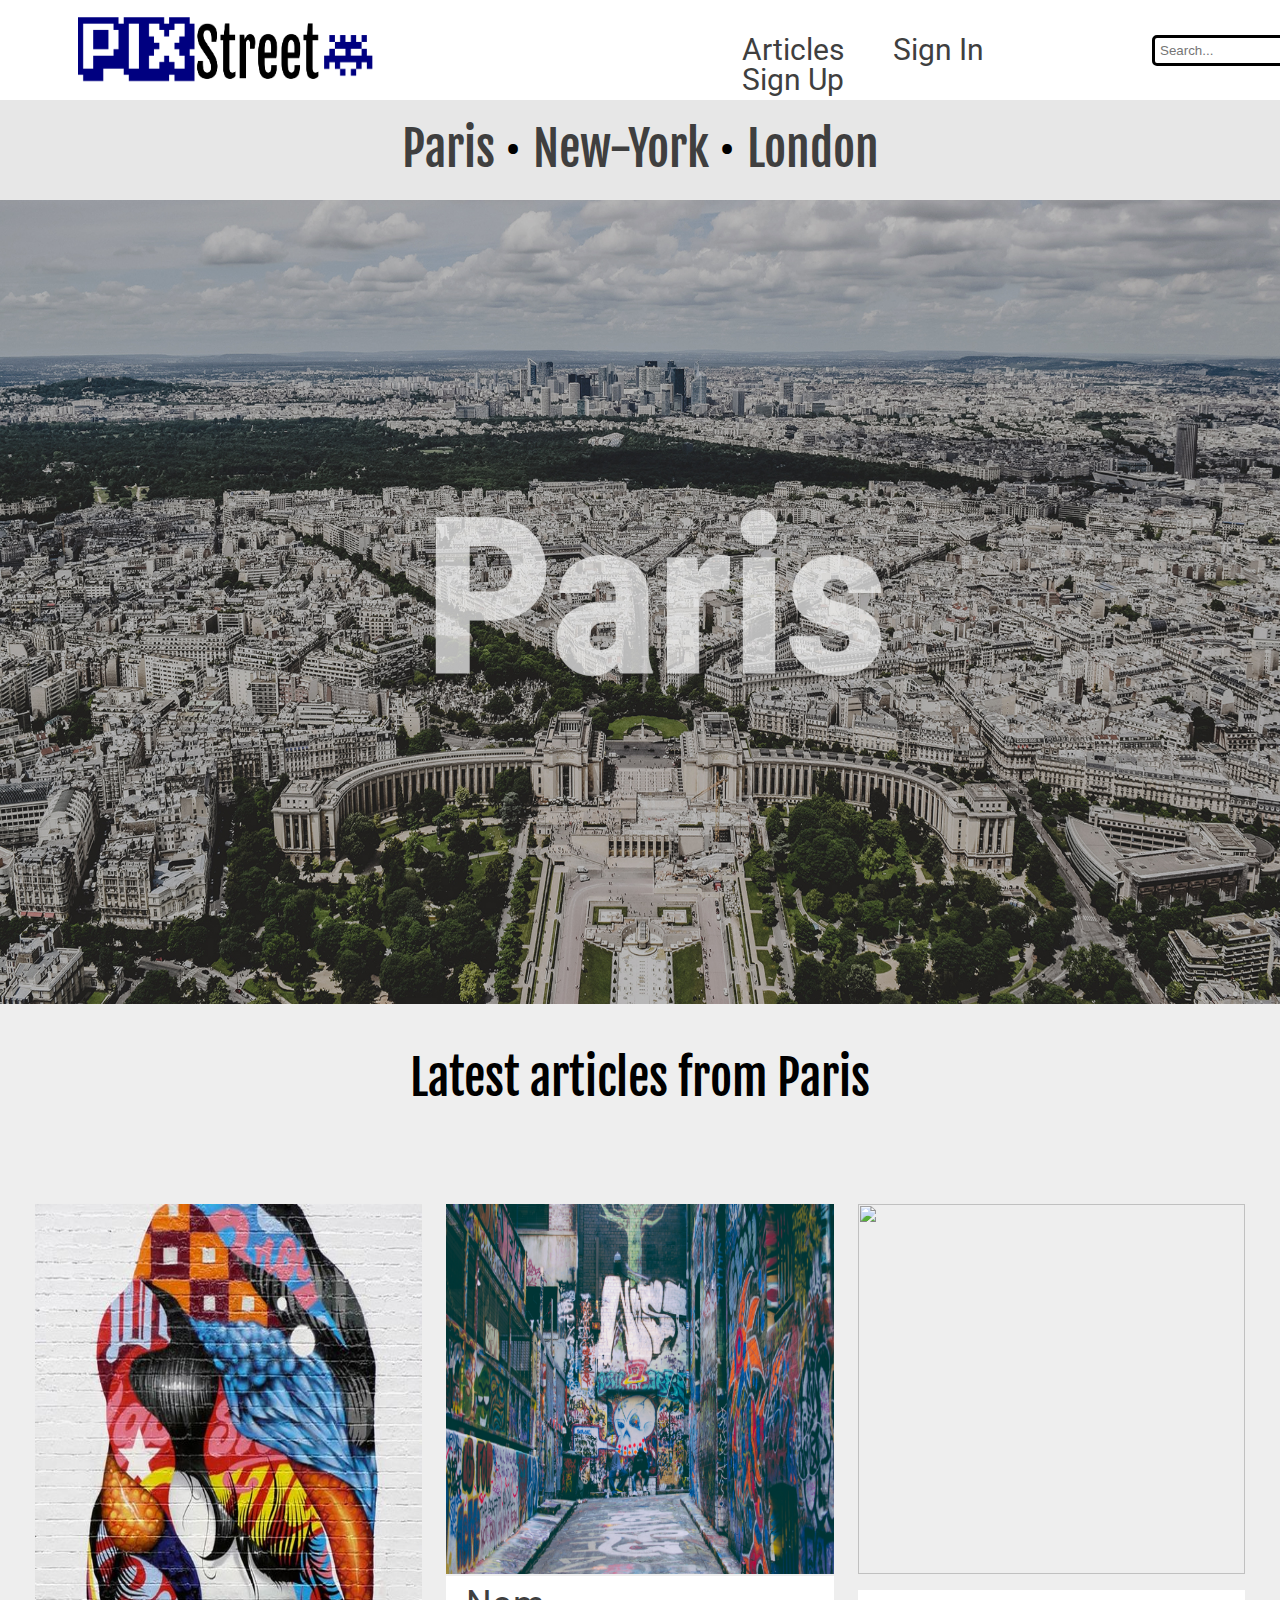
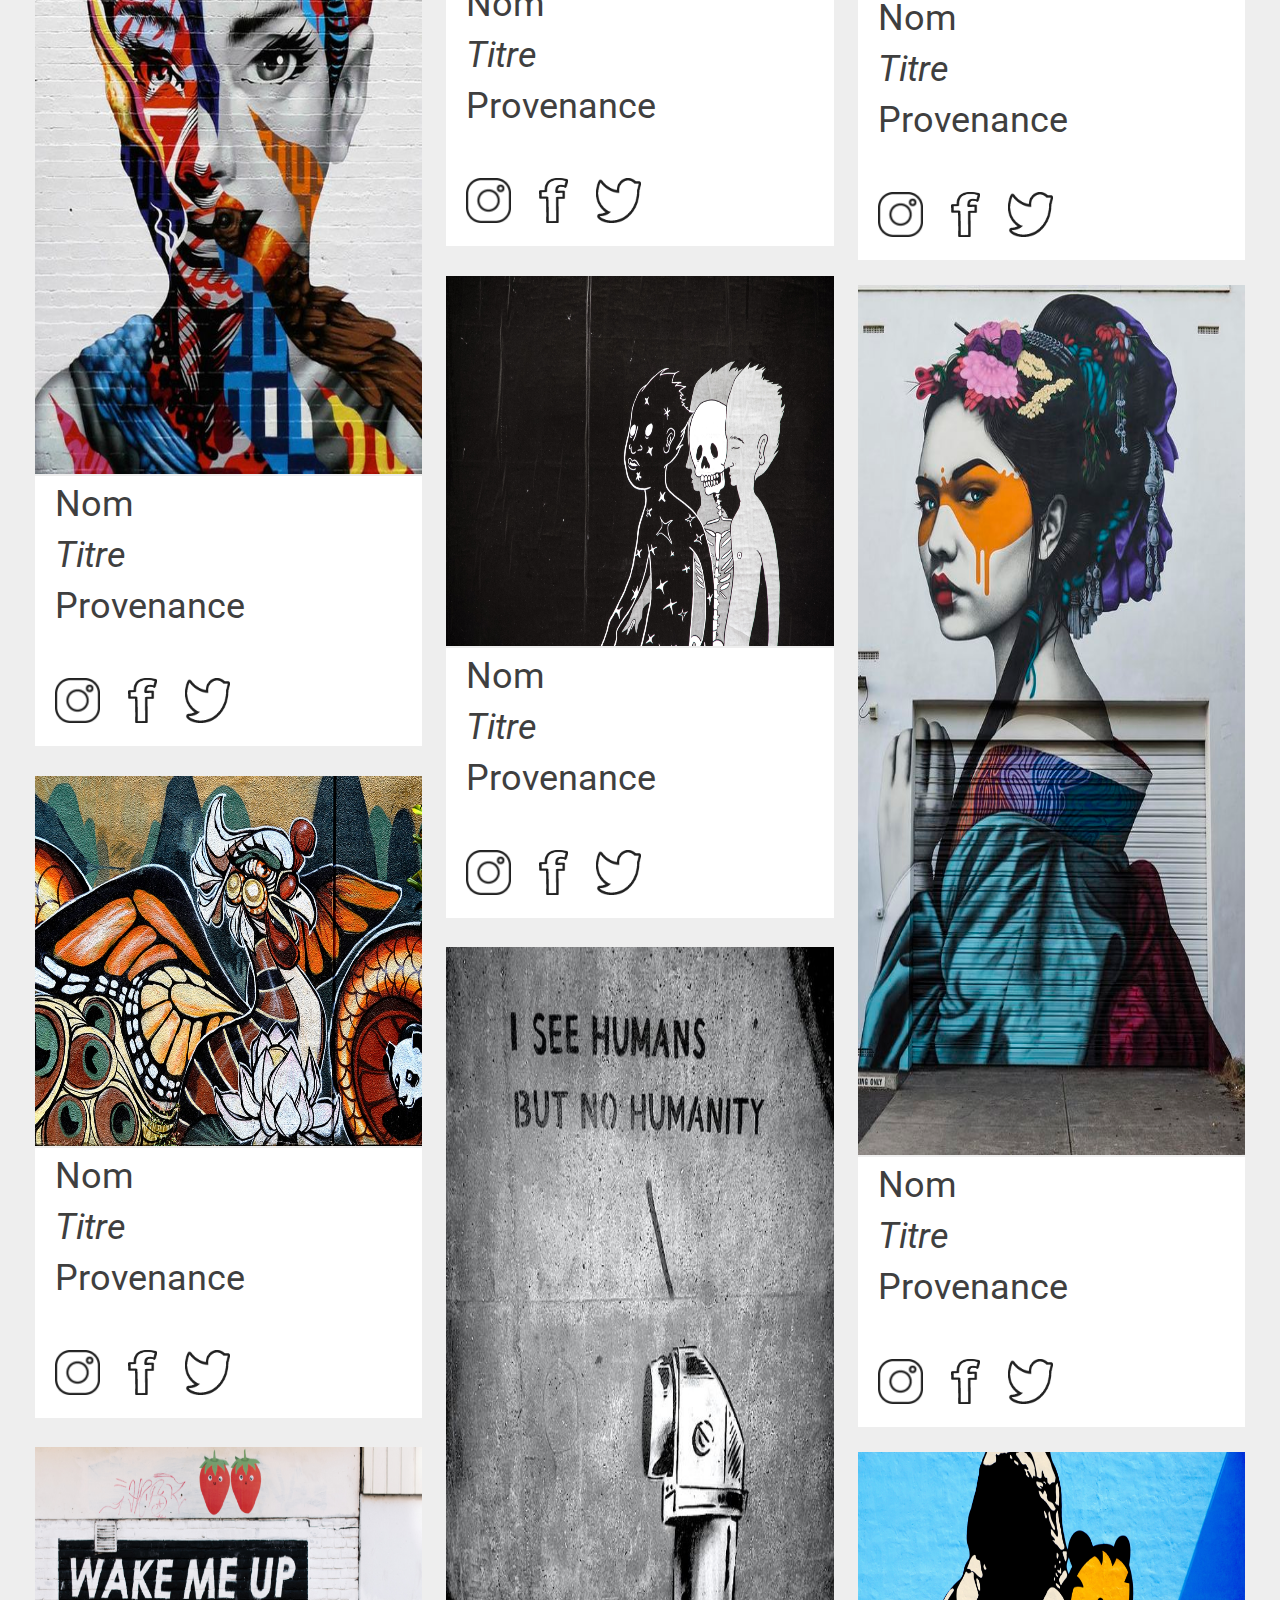
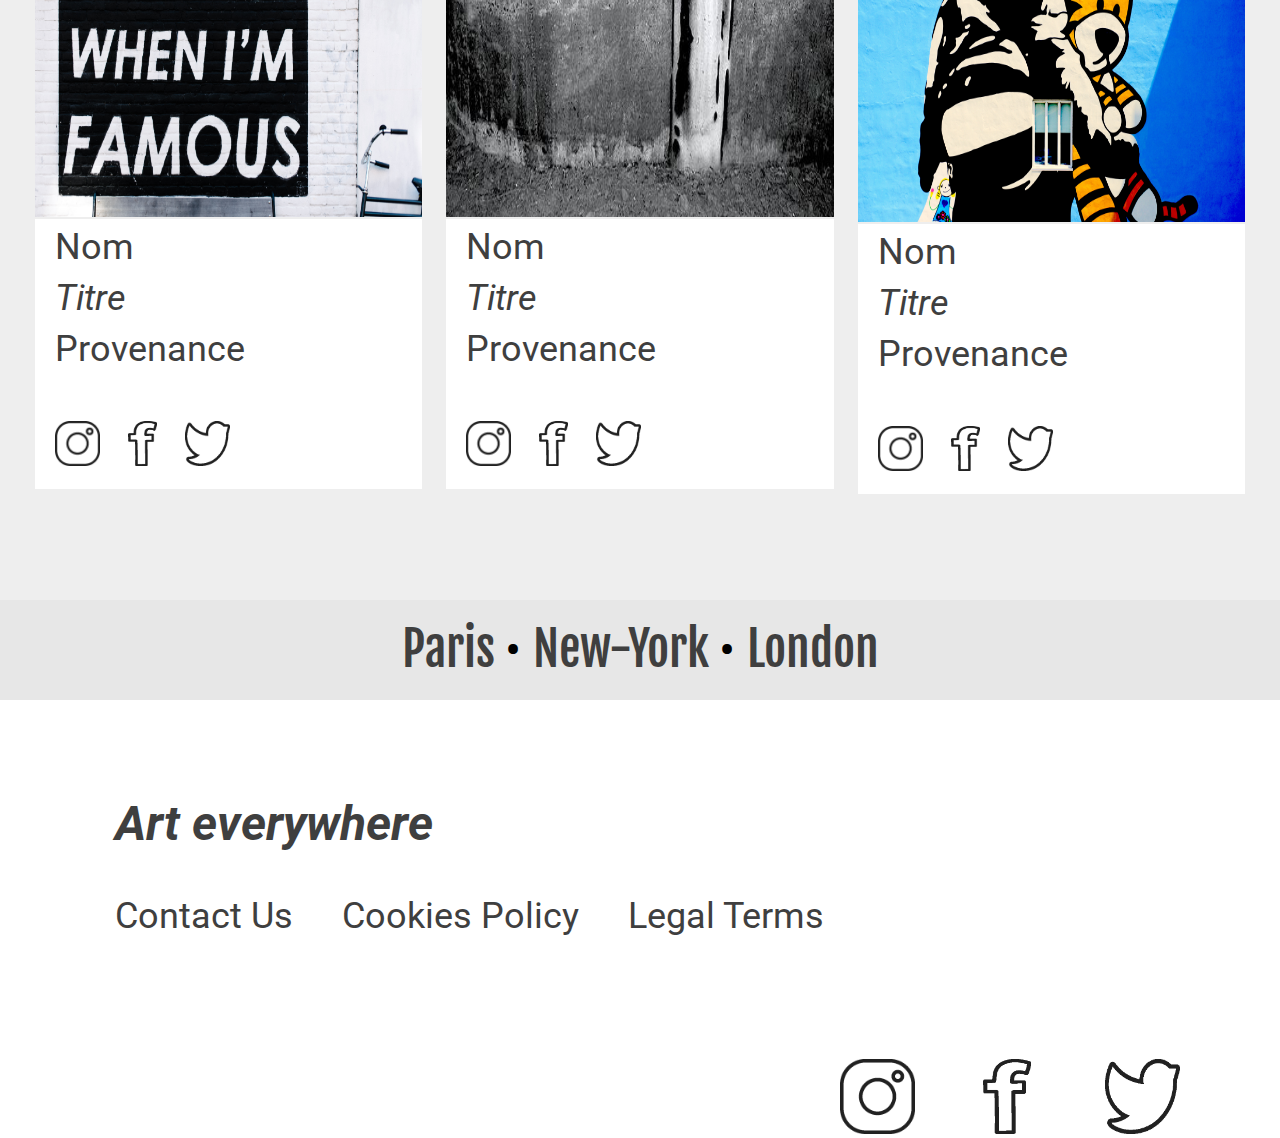
==== commit 3dfb5a13: "modified index.html" ====
--- a/index.html
+++ b/index.html
@@ -9,19 +9,19 @@
   <link rel="stylesheet" href="reset.css">
   <link rel="stylesheet" href="style.css">
   <link href="https://fonts.googleapis.com/css?family=Fjalla+One|Roboto" rel="stylesheet">
-  <link rel="shortcut icon" href="fav icon">
+  <link rel="shortcut icon" href="img/favicon.png">
   <script src="https://use.fontawesome.com/98c6d238a1.js"></script>
 </head>
 
 <body>
   <header class="header">
     <div class="logoContainer">
-      <img src="img/logo.png" alt="Pixstreet's Logo" class="logo">
+      <a href="index.html"><img src="img/logo.png" alt="Pixstreet's Logo" class="logo"></a>
     </div>
     <nav class="menuContainer">
       <div class="menuListContainer">
         <ul class="menuList">
-          <li class="menuItem"><a href="/Articles" class="menuItemLink">Articles</a></li>
+          <li class="menuItem"><a href="article.html" class="menuItemLink">Articles</a></li>
           <li class="menuItem"><a href="/signin" class="menuItemLink">Sign In</a></li>
           <li class="menuItem"><a href="/signup" class="menuItemLink">Sign Up</a></li>
         </ul>
--- a/style.css
+++ b/style.css
@@ -36,7 +36,12 @@
 }
 
 .menuItemLink{
-  color: #2f2f2f;
+  color: #3f3f3f;
+  transition: color .5s ease;
+}
+
+.menuItemLink:hover{
+  color: #000080;
 }
 
 .navBarContainer{
@@ -118,7 +123,12 @@
 .slideLink{
   font-family: "Fjalla one", sans-serif;
   font-size: 48px;
-  color: #2f2f2f;
+  color: #3f3f3f;
+  transition: color .5s ease;
+}
+
+.slideLink:hover{
+  color: #000080;
 }
 
 .slides {
@@ -193,6 +203,10 @@
   margin-bottom: -14px;
 }
 
+.imgArticleBig{
+  width: 100%;
+}
+
 .imgArticleLittle{
   width: 100%;
   height: 370px;
@@ -209,19 +223,27 @@
 .articleUser{
   font-size: 36px;
   text-align: left;
+  color: #3f3f3f;
   margin: 0 0 15px 20px;
+  transition: color .5s ease;
+}
+
+.articleUser:hover{
+  color:#000080;
 }
 
 .articleTitle{
   text-align: left;
   font-size: 36px;
   font-style: italic;
+  color: #3f3f3f;
   margin: 0 0 15px 20px;
 }
 
 .articleFrom{
   text-align: left;
   font-size: 36px;
+  color: #3f3f3f;
   margin: 0 0 15px 20px;
 }
 
@@ -277,6 +299,11 @@
 
 .menuAdminItemLink{
   color: #3f3f3f;
+  transition: color .5s ease;
+}
+
+.menuAdminItemLink:hover{
+  color: #000080;
 }
 
 .rightFooter{
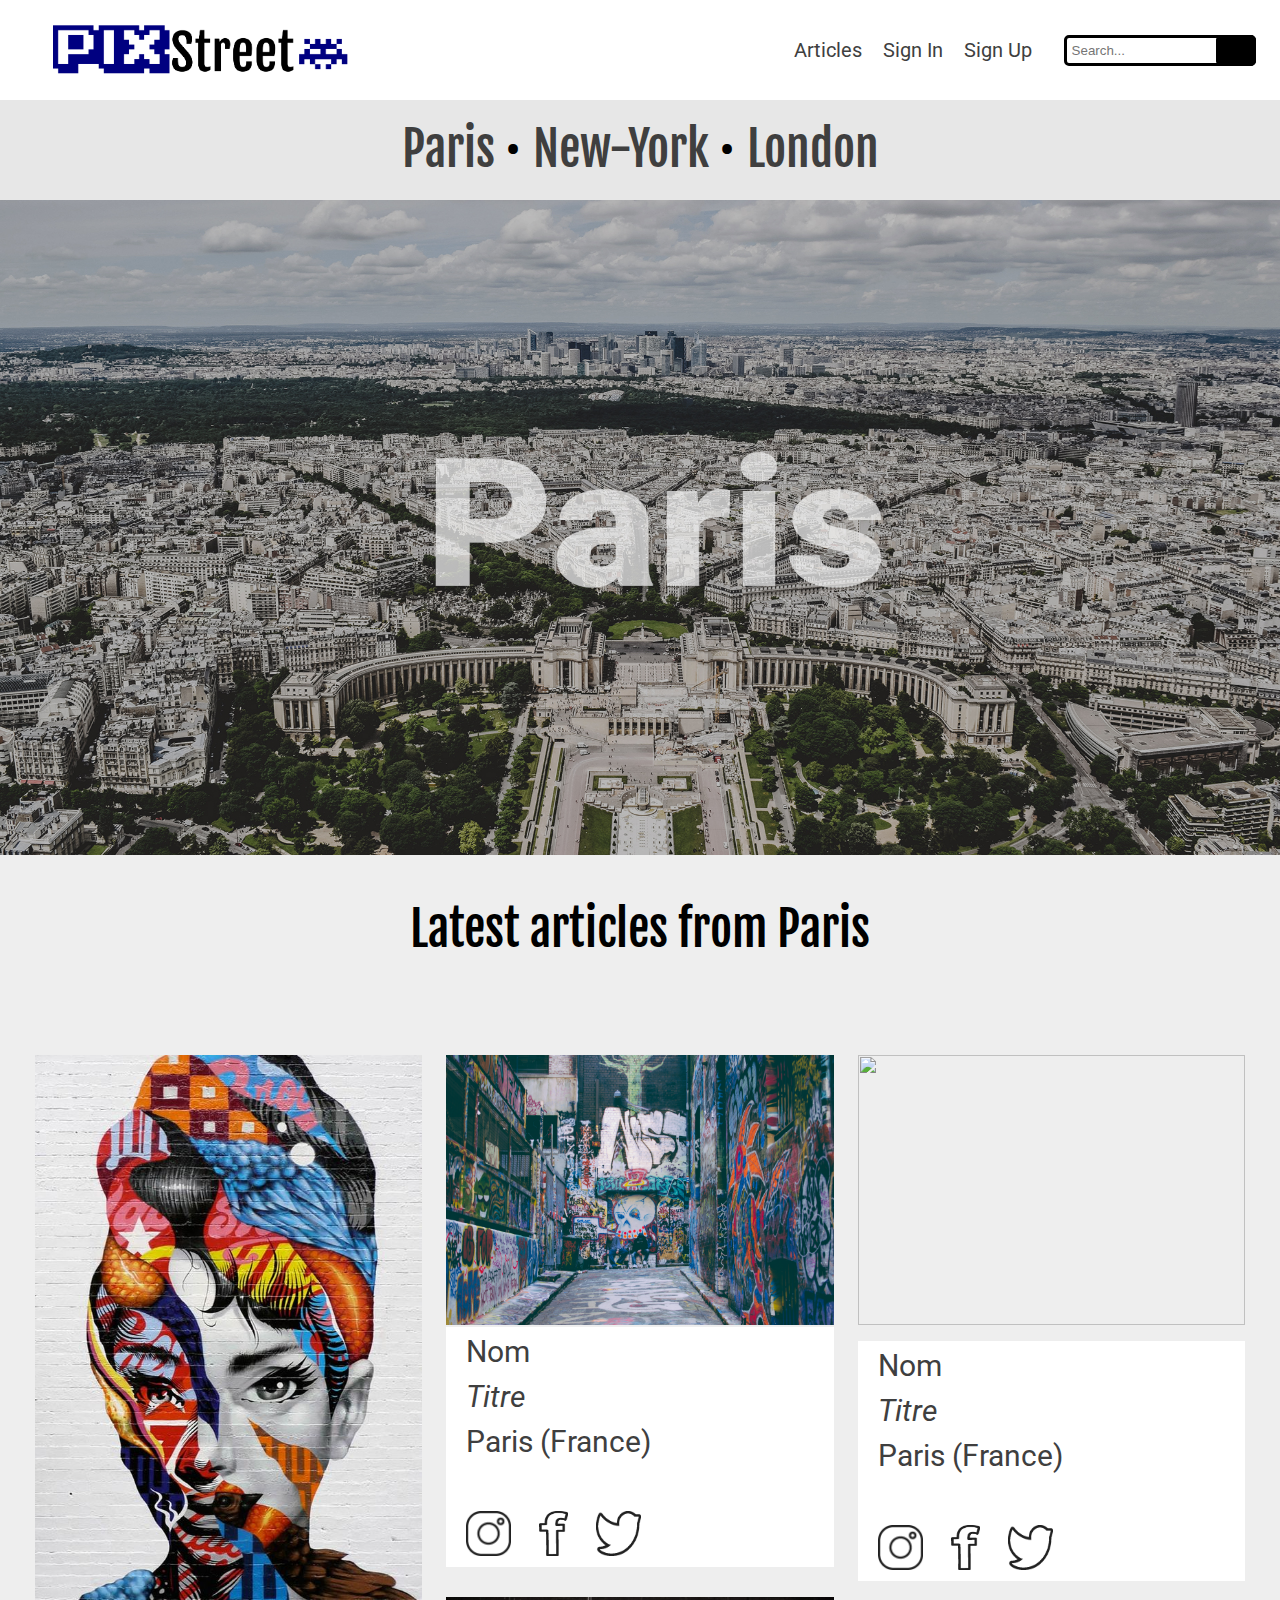
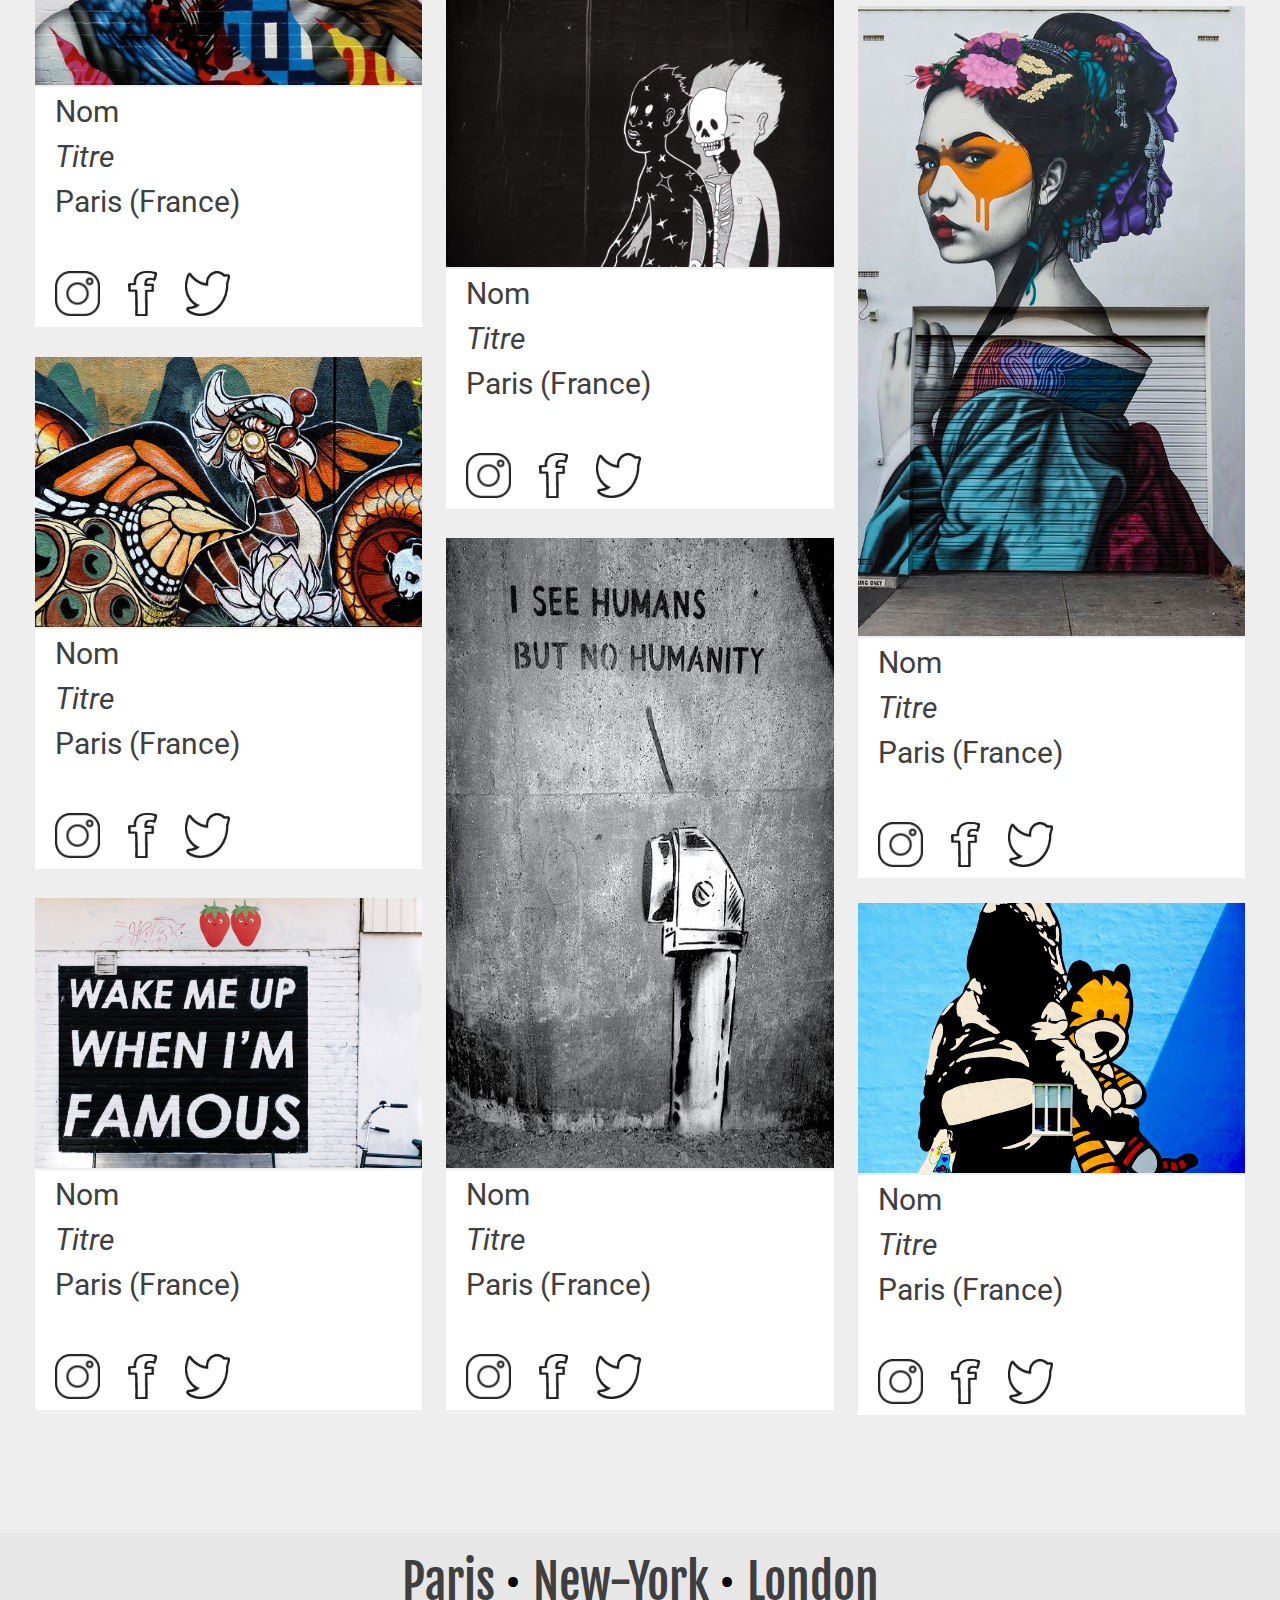
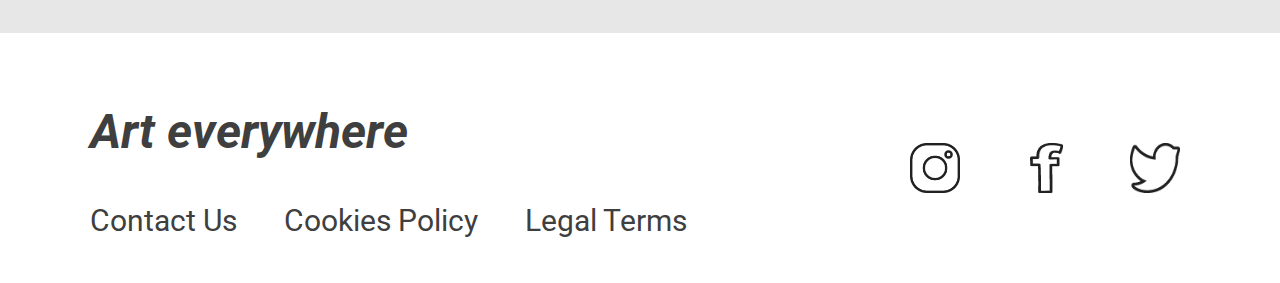
==== commit 796efac6: "modified index.html" ====
--- a/index.html
+++ b/index.html
@@ -63,7 +63,7 @@
                 <div class="textArticleContainer">
                   <a href="" class="articleUserContainer"><p class="articleUser">Nom</p></a>
                   <h3 class="articleTitle">Titre</h3>
-                  <p class="articleFrom">Provenance</p>
+                  <a href="" class="articleFromContainer"><p class="articleFrom">Paris (France)</p></a>
                   <ul class="socialArticleContainer">
                     <li class="socialArticleItem"><a href="" class="socialArticleLink"><img src="img/instagram.png" alt="Instagram" title="Share on Instagram" class="socialArticleimg"></a></li>
                     <li class="socialArticleItem"><a href="" class="socialArticleLink"><img src="img/facebook.png" alt="Facebook" title="Share on Facebook" class="socialArticleimgfb"></a></li>
@@ -77,7 +77,7 @@
                 <div class="textArticleContainer">
                   <a href="" class="articleUserContainer"><p class="articleUser">Nom</p></a>
                   <h3 class="articleTitle">Titre</h3>
-                  <p class="articleFrom">Provenance</p>
+                  <a href="" class="articleFromContainer"><p class="articleFrom">Paris (France)</p></a>
                   <ul class="socialArticleContainer">
                     <li class="socialArticleItem"><a href="" class="socialArticleLink"><img src="img/instagram.png" alt="Instagram" title="Share on Instagram" class="socialArticleimg"></a></li>
                     <li class="socialArticleItem"><a href="" class="socialArticleLink"><img src="img/facebook.png" alt="Facebook" title="Share on Facebook" class="socialArticleimgfb"></a></li>
@@ -90,7 +90,7 @@
                 <div class="textArticleContainer">
                   <a href="" class="articleUserContainer"><p class="articleUser">Nom</p></a>
                   <h3 class="articleTitle">Titre</h3>
-                  <p class="articleFrom">Provenance</p>
+                  <a href="" class="articleFromContainer"><p class="articleFrom">Paris (France)</p></a>
                   <ul class="socialArticleContainer">
                     <li class="socialArticleItem"><a href="" class="socialArticleLink"><img src="img/instagram.png" alt="Instagram" title="Share on Instagram" class="socialArticleimg"></a></li>
                     <li class="socialArticleItem"><a href="" class="socialArticleLink"><img src="img/facebook.png" alt="Facebook" title="Share on Facebook" class="socialArticleimgfb"></a></li>
@@ -106,7 +106,7 @@
                 <div class="textArticleContainer">
                   <a href="" class="articleUserContainer"><p class="articleUser">Nom</p></a>
                   <h3 class="articleTitle">Titre</h3>
-                  <p class="articleFrom">Provenance</p>
+                  <a href="" class="articleFromContainer"><p class="articleFrom">Paris (France)</p></a>
                   <ul class="socialArticleContainer">
                     <li class="socialArticleItem"><a href="" class="socialArticleLink"><img src="img/instagram.png" alt="Instagram" title="Share on Instagram" class="socialArticleimg"></a></li>
                     <li class="socialArticleItem"><a href="" class="socialArticleLink"><img src="img/facebook.png" alt="Facebook" title="Share on Facebook" class="socialArticleimgfb"></a></li>
@@ -119,7 +119,7 @@
                 <div class="textArticleContainer">
                   <a href="" class="articleUserContainer"><p class="articleUser">Nom</p></a>
                   <h3 class="articleTitle">Titre</h3>
-                  <p class="articleFrom">Provenance</p>
+                  <a href="" class="articleFromContainer"><p class="articleFrom">Paris (France)</p></a>
                   <ul class="socialArticleContainer">
                     <li class="socialArticleItem"><a href="" class="socialArticleLink"><img src="img/instagram.png" alt="Instagram" title="Share on Instagram" class="socialArticleimg"></a></li>
                     <li class="socialArticleItem"><a href="" class="socialArticleLink"><img src="img/facebook.png" alt="Facebook" title="Share on Facebook" class="socialArticleimgfb"></a></li>
@@ -132,7 +132,7 @@
                 <div class="textArticleContainer">
                   <a href="" class="articleUserContainer"><p class="articleUser">Nom</p></a>
                   <h3 class="articleTitle">Titre</h3>
-                  <p class="articleFrom">Provenance</p>
+                  <a href="" class="articleFromContainer"><p class="articleFrom">Paris (France)</p></a>
                   <ul class="socialArticleContainer">
                     <li class="socialArticleItem"><a href="" class="socialArticleLink"><img src="img/instagram.png" alt="Instagram" title="Share on Instagram" class="socialArticleimg"></a></li>
                     <li class="socialArticleItem"><a href="" class="socialArticleLink"><img src="img/facebook.png" alt="Facebook" title="Share on Facebook" class="socialArticleimgfb"></a></li>
@@ -148,7 +148,7 @@
                 <div class="textArticleContainer">
                   <a href="" class="articleUserContainer"><p class="articleUser">Nom</p></a>
                   <h3 class="articleTitle">Titre</h3>
-                  <p class="articleFrom">Provenance</p>
+                  <a href="" class="articleFromContainer"><p class="articleFrom">Paris (France)</p></a>
                   <ul class="socialArticleContainer">
                     <li class="socialArticleItem"><a href="" class="socialArticleLink"><img src="img/instagram.png" alt="Instagram" title="Share on Instagram" class="socialArticleimg"></a></li>
                     <li class="socialArticleItem"><a href="" class="socialArticleLink"><img src="img/facebook.png" alt="Facebook" title="Share on Facebook" class="socialArticleimgfb"></a></li>
@@ -161,7 +161,7 @@
                 <div class="textArticleContainer">
                   <a href="" class="articleUserContainer"><p class="articleUser">Nom</p></a>
                   <h3 class="articleTitle">Titre</h3>
-                  <p class="articleFrom">Provenance</p>
+                  <a href="" class="articleFromContainer"><p class="articleFrom">Paris (France)</p></a>
                   <ul class="socialArticleContainer">
                     <li class="socialArticleItem"><a href="" class="socialArticleLink"><img src="img/instagram.png" alt="Instagram" title="Share on Instagram" class="socialArticleimg"></a></li>
                     <li class="socialArticleItem"><a href="" class="socialArticleLink"><img src="img/facebook.png" alt="Facebook" title="Share on Facebook" class="socialArticleimgfb"></a></li>
@@ -174,7 +174,7 @@
                 <div class="textArticleContainer">
                   <a href="" class="articleUserContainer"><p class="articleUser">Nom</p></a>
                   <h3 class="articleTitle">Titre</h3>
-                  <p class="articleFrom">Provenance</p>
+                  <a href="" class="articleFromContainer"><p class="articleFrom">Paris (France)</p></a>
                   <ul class="socialArticleContainer">
                     <li class="socialArticleItem"><a href="" class="socialArticleLink"><img src="img/instagram.png" alt="Instagram" title="Share on Instagram" class="socialArticleimg"></a></li>
                     <li class="socialArticleItem"><a href="" class="socialArticleLink"><img src="img/facebook.png" alt="Facebook" title="Share on Facebook" class="socialArticleimgfb"></a></li>
@@ -194,11 +194,11 @@
           <div class="articlesAllContainer">
             <div class="articlesContainer">
               <div class="article">
-                <img src="img/paris/parisGrande1.jpg" alt="" class="imgArticleBig">
-                <div class="textArticleContainer">
-                  <a href="" class="articleUserContainer"><p class="articleUser">Nom</p></a>
-                  <h3 class="articleTitle">Titre</h3>
-                  <p class="articleFrom">Provenance</p>
+                <img src="img/new-york/yorkGrande1.jpg" alt="" class="imgArticleBig">
+                <div class="textArticleContainer">
+                  <a href="" class="articleUserContainer"><p class="articleUser">Nom</p></a>
+                  <h3 class="articleTitle">Titre</h3>
+                  <a href="" class="articleFromContainer"><p class="articleFrom">New-York (USA)</p></a>
                   <ul class="socialArticleContainer">
                     <li class="socialArticleItem"><a href="" class="socialArticleLink"><img src="img/instagram.png" alt="Instagram" title="Share on Instagram" class="socialArticleimg"></a></li>
                     <li class="socialArticleItem"><a href="" class="socialArticleLink"><img src="img/facebook.png" alt="Facebook" title="Share on Facebook" class="socialArticleimgfb"></a></li>
@@ -212,104 +212,104 @@
                 <div class="textArticleContainer">
                   <a href="" class="articleUserContainer"><p class="articleUser">Nom</p></a>
                   <h3 class="articleTitle">Titre</h3>
-                  <p class="articleFrom">Provenance</p>
-                  <ul class="socialArticleContainer">
-                    <li class="socialArticleItem"><a href="" class="socialArticleLink"><img src="img/instagram.png" alt="Instagram" title="Share on Instagram" class="socialArticleimg"></a></li>
-                    <li class="socialArticleItem"><a href="" class="socialArticleLink"><img src="img/facebook.png" alt="Facebook" title="Share on Facebook" class="socialArticleimgfb"></a></li>
-                    <li class="socialArticleItem"><a href="" class="socialArticleLink"><img src="img/twitter.png" alt="Twitter" title="Share on Twitter" class="socialArticleimg"></a></li>
-                  </ul>
-                </div>
-              </div>
-              <div class="article">
-                <img src="img/paris/parisPetite1-2.jpg" alt="" class="imgArticleLittle">
-                <div class="textArticleContainer">
-                  <a href="" class="articleUserContainer"><p class="articleUser">Nom</p></a>
-                  <h3 class="articleTitle">Titre</h3>
-                  <p class="articleFrom">Provenance</p>
-                  <ul class="socialArticleContainer">
-                    <li class="socialArticleItem"><a href="" class="socialArticleLink"><img src="img/instagram.png" alt="Instagram" title="Share on Instagram" class="socialArticleimg"></a></li>
-                    <li class="socialArticleItem"><a href="" class="socialArticleLink"><img src="img/facebook.png" alt="Facebook" title="Share on Facebook" class="socialArticleimgfb"></a></li>
-                    <li class="socialArticleItem"><a href="" class="socialArticleLink"><img src="img/twitter.png" alt="Twitter" title="Share on Twitter" class="socialArticleimg"></a></li>
-                  </ul>
-                </div>
-              </div>
-            </div>
-
-            <div class="articlesContainer">
-              <div class="article">
-                <img src="img/paris/parisPetite2-1.jpg" alt="" class="imgArticleLittle">
-                <div class="textArticleContainer">
-                  <a href="" class="articleUserContainer"><p class="articleUser">Nom</p></a>
-                  <h3 class="articleTitle">Titre</h3>
-                  <p class="articleFrom">Provenance</p>
-                  <ul class="socialArticleContainer">
-                    <li class="socialArticleItem"><a href="" class="socialArticleLink"><img src="img/instagram.png" alt="Instagram" title="Share on Instagram" class="socialArticleimg"></a></li>
-                    <li class="socialArticleItem"><a href="" class="socialArticleLink"><img src="img/facebook.png" alt="Facebook" title="Share on Facebook" class="socialArticleimgfb"></a></li>
-                    <li class="socialArticleItem"><a href="" class="socialArticleLink"><img src="img/twitter.png" alt="Twitter" title="Share on Twitter" class="socialArticleimg"></a></li>
-                  </ul>
-                </div>
-              </div>
-              <div class="article">
-                <img src="img/paris/parisPetite2-2.jpg" alt="" class="imgArticleLittle">
-                <div class="textArticleContainer">
-                  <a href="" class="articleUserContainer"><p class="articleUser">Nom</p></a>
-                  <h3 class="articleTitle">Titre</h3>
-                  <p class="articleFrom">Provenance</p>
-                  <ul class="socialArticleContainer">
-                    <li class="socialArticleItem"><a href="" class="socialArticleLink"><img src="img/instagram.png" alt="Instagram" title="Share on Instagram" class="socialArticleimg"></a></li>
-                    <li class="socialArticleItem"><a href="" class="socialArticleLink"><img src="img/facebook.png" alt="Facebook" title="Share on Facebook" class="socialArticleimgfb"></a></li>
-                    <li class="socialArticleItem"><a href="" class="socialArticleLink"><img src="img/twitter.png" alt="Twitter" title="Share on Twitter" class="socialArticleimg"></a></li>
-                  </ul>
-                </div>
-              </div>
-              <div class="article">
-                <img src="img/paris/parisGrande2.jpg" alt="" class="imgArticleBig">
-                <div class="textArticleContainer">
-                  <a href="" class="articleUserContainer"><p class="articleUser">Nom</p></a>
-                  <h3 class="articleTitle">Titre</h3>
-                  <p class="articleFrom">Provenance</p>
-                  <ul class="socialArticleContainer">
-                    <li class="socialArticleItem"><a href="" class="socialArticleLink"><img src="img/instagram.png" alt="Instagram" title="Share on Instagram" class="socialArticleimg"></a></li>
-                    <li class="socialArticleItem"><a href="" class="socialArticleLink"><img src="img/facebook.png" alt="Facebook" title="Share on Facebook" class="socialArticleimgfb"></a></li>
-                    <li class="socialArticleItem"><a href="" class="socialArticleLink"><img src="img/twitter.png" alt="Twitter" title="Share on Twitter" class="socialArticleimg"></a></li>
-                  </ul>
-                </div>
-              </div>
-            </div>
-
-            <div class="articlesContainer">
-              <div class="article">
-                <img src="img/paris/parisPetite3-1.jpg" alt="" class="imgArticleLittle">
-                <div class="textArticleContainer">
-                  <a href="" class="articleUserContainer"><p class="articleUser">Nom</p></a>
-                  <h3 class="articleTitle">Titre</h3>
-                  <p class="articleFrom">Provenance</p>
-                  <ul class="socialArticleContainer">
-                    <li class="socialArticleItem"><a href="" class="socialArticleLink"><img src="img/instagram.png" alt="Instagram" title="Share on Instagram" class="socialArticleimg"></a></li>
-                    <li class="socialArticleItem"><a href="" class="socialArticleLink"><img src="img/facebook.png" alt="Facebook" title="Share on Facebook" class="socialArticleimgfb"></a></li>
-                    <li class="socialArticleItem"><a href="" class="socialArticleLink"><img src="img/twitter.png" alt="Twitter" title="Share on Twitter" class="socialArticleimg"></a></li>
-                  </ul>
-                </div>
-              </div>
-              <div class="article">
-                <img src="img/paris/parisGrande3.jpg" alt="" class="imgArticleBig">
-                <div class="textArticleContainer">
-                  <a href="" class="articleUserContainer"><p class="articleUser">Nom</p></a>
-                  <h3 class="articleTitle">Titre</h3>
-                  <p class="articleFrom">Provenance</p>
-                  <ul class="socialArticleContainer">
-                    <li class="socialArticleItem"><a href="" class="socialArticleLink"><img src="img/instagram.png" alt="Instagram" title="Share on Instagram" class="socialArticleimg"></a></li>
-                    <li class="socialArticleItem"><a href="" class="socialArticleLink"><img src="img/facebook.png" alt="Facebook" title="Share on Facebook" class="socialArticleimgfb"></a></li>
-                    <li class="socialArticleItem"><a href="" class="socialArticleLink"><img src="img/twitter.png" alt="Twitter" title="Share on Twitter" class="socialArticleimg"></a></li>
-                  </ul>
-                </div>
-              </div>
-              <div class="article">
-                <img src="img/paris/parisPetite3-2.jpg" alt="" class="imgArticleLittle">
-                <div class="textArticleContainer">
-                  <a href="" class="articleUserContainer"><p class="articleUser">Nom</p></a>
-                  <h3 class="articleTitle">Titre</h3>
-                  <p class="articleFrom">Provenance</p>
+                  <a href="" class="articleFromContainer"><p class="articleFrom">New-York (USA)</p></a>
+                  <ul class="socialArticleContainer">
+                    <li class="socialArticleItem"><a href="" class="socialArticleLink"><img src="img/instagram.png" alt="Instagram" title="Share on Instagram" class="socialArticleimg"></a></li>
+                    <li class="socialArticleItem"><a href="" class="socialArticleLink"><img src="img/facebook.png" alt="Facebook" title="Share on Facebook" class="socialArticleimgfb"></a></li>
+                    <li class="socialArticleItem"><a href="" class="socialArticleLink"><img src="img/twitter.png" alt="Twitter" title="Share on Twitter" class="socialArticleimg"></a></li>
+                  </ul>
+                </div>
+              </div>
+              <div class="article">
+                <img src="img/new-york/yorkPetite1-2.jpg" alt="" class="imgArticleLittle">
+                <div class="textArticleContainer">
+                  <a href="" class="articleUserContainer"><p class="articleUser">Nom</p></a>
+                  <h3 class="articleTitle">Titre</h3>
+                  <a href="" class="articleFromContainer"><p class="articleFrom">New-York (USA)</p></a>
+                  <ul class="socialArticleContainer">
+                    <li class="socialArticleItem"><a href="" class="socialArticleLink"><img src="img/instagram.png" alt="Instagram" title="Share on Instagram" class="socialArticleimg"></a></li>
+                    <li class="socialArticleItem"><a href="" class="socialArticleLink"><img src="img/facebook.png" alt="Facebook" title="Share on Facebook" class="socialArticleimgfb"></a></li>
+                    <li class="socialArticleItem"><a href="" class="socialArticleLink"><img src="img/twitter.png" alt="Twitter" title="Share on Twitter" class="socialArticleimg"></a></li>
+                  </ul>
+                </div>
+              </div>
+            </div>
+
+            <div class="articlesContainer">
+              <div class="article">
+                <img src="img/new-york/yorkPetite2-1.jpg" alt="" class="imgArticleLittle">
+                <div class="textArticleContainer">
+                  <a href="" class="articleUserContainer"><p class="articleUser">Nom</p></a>
+                  <h3 class="articleTitle">Titre</h3>
+                  <a href="" class="articleFromContainer"><p class="articleFrom">New-York (USA)</p></a>
+                  <ul class="socialArticleContainer">
+                    <li class="socialArticleItem"><a href="" class="socialArticleLink"><img src="img/instagram.png" alt="Instagram" title="Share on Instagram" class="socialArticleimg"></a></li>
+                    <li class="socialArticleItem"><a href="" class="socialArticleLink"><img src="img/facebook.png" alt="Facebook" title="Share on Facebook" class="socialArticleimgfb"></a></li>
+                    <li class="socialArticleItem"><a href="" class="socialArticleLink"><img src="img/twitter.png" alt="Twitter" title="Share on Twitter" class="socialArticleimg"></a></li>
+                  </ul>
+                </div>
+              </div>
+              <div class="article">
+                <img src="img/new-york/yorkPetite2-2.jpg" alt="" class="imgArticleLittle">
+                <div class="textArticleContainer">
+                  <a href="" class="articleUserContainer"><p class="articleUser">Nom</p></a>
+                  <h3 class="articleTitle">Titre</h3>
+                  <a href="" class="articleFromContainer"><p class="articleFrom">New-York (USA)</p></a>
+                  <ul class="socialArticleContainer">
+                    <li class="socialArticleItem"><a href="" class="socialArticleLink"><img src="img/instagram.png" alt="Instagram" title="Share on Instagram" class="socialArticleimg"></a></li>
+                    <li class="socialArticleItem"><a href="" class="socialArticleLink"><img src="img/facebook.png" alt="Facebook" title="Share on Facebook" class="socialArticleimgfb"></a></li>
+                    <li class="socialArticleItem"><a href="" class="socialArticleLink"><img src="img/twitter.png" alt="Twitter" title="Share on Twitter" class="socialArticleimg"></a></li>
+                  </ul>
+                </div>
+              </div>
+              <div class="article">
+                <img src="img/new-york/yorkGrande2.jpg" alt="" class="imgArticleBig">
+                <div class="textArticleContainer">
+                  <a href="" class="articleUserContainer"><p class="articleUser">Nom</p></a>
+                  <h3 class="articleTitle">Titre</h3>
+                  <a href="" class="articleFromContainer"><p class="articleFrom">New-York (USA)</p></a>
+                  <ul class="socialArticleContainer">
+                    <li class="socialArticleItem"><a href="" class="socialArticleLink"><img src="img/instagram.png" alt="Instagram" title="Share on Instagram" class="socialArticleimg"></a></li>
+                    <li class="socialArticleItem"><a href="" class="socialArticleLink"><img src="img/facebook.png" alt="Facebook" title="Share on Facebook" class="socialArticleimgfb"></a></li>
+                    <li class="socialArticleItem"><a href="" class="socialArticleLink"><img src="img/twitter.png" alt="Twitter" title="Share on Twitter" class="socialArticleimg"></a></li>
+                  </ul>
+                </div>
+              </div>
+            </div>
+
+            <div class="articlesContainer">
+              <div class="article">
+                <img src="img/new-york/yorkPetite3-1.jpg" alt="" class="imgArticleLittle">
+                <div class="textArticleContainer">
+                  <a href="" class="articleUserContainer"><p class="articleUser">Nom</p></a>
+                  <h3 class="articleTitle">Titre</h3>
+                  <a href="" class="articleFromContainer"><p class="articleFrom">New-York (USA)</p></a>
+                  <ul class="socialArticleContainer">
+                    <li class="socialArticleItem"><a href="" class="socialArticleLink"><img src="img/instagram.png" alt="Instagram" title="Share on Instagram" class="socialArticleimg"></a></li>
+                    <li class="socialArticleItem"><a href="" class="socialArticleLink"><img src="img/facebook.png" alt="Facebook" title="Share on Facebook" class="socialArticleimgfb"></a></li>
+                    <li class="socialArticleItem"><a href="" class="socialArticleLink"><img src="img/twitter.png" alt="Twitter" title="Share on Twitter" class="socialArticleimg"></a></li>
+                  </ul>
+                </div>
+              </div>
+              <div class="article">
+                <img src="img/new-york/yorkGrande3.jpg" alt="" class="imgArticleBig">
+                <div class="textArticleContainer">
+                  <a href="" class="articleUserContainer"><p class="articleUser">Nom</p></a>
+                  <h3 class="articleTitle">Titre</h3>
+                  <a href="" class="articleFromContainer"><p class="articleFrom">New-York (USA)</p></a>
+                  <ul class="socialArticleContainer">
+                    <li class="socialArticleItem"><a href="" class="socialArticleLink"><img src="img/instagram.png" alt="Instagram" title="Share on Instagram" class="socialArticleimg"></a></li>
+                    <li class="socialArticleItem"><a href="" class="socialArticleLink"><img src="img/facebook.png" alt="Facebook" title="Share on Facebook" class="socialArticleimgfb"></a></li>
+                    <li class="socialArticleItem"><a href="" class="socialArticleLink"><img src="img/twitter.png" alt="Twitter" title="Share on Twitter" class="socialArticleimg"></a></li>
+                  </ul>
+                </div>
+              </div>
+              <div class="article">
+                <img src="img/new-york/yorkPetite3-2.jpg" alt="" class="imgArticleLittle">
+                <div class="textArticleContainer">
+                  <a href="" class="articleUserContainer"><p class="articleUser">Nom</p></a>
+                  <h3 class="articleTitle">Titre</h3>
+                  <a href="" class="articleFromContainer"><p class="articleFrom">New-York (USA)</p></a>
                   <ul class="socialArticleContainer">
                     <li class="socialArticleItem"><a href="" class="socialArticleLink"><img src="img/instagram.png" alt="Instagram" title="Share on Instagram" class="socialArticleimg"></a></li>
                     <li class="socialArticleItem"><a href="" class="socialArticleLink"><img src="img/facebook.png" alt="Facebook" title="Share on Facebook" class="socialArticleimgfb"></a></li>
@@ -329,121 +329,121 @@
           <div class="articlesAllContainer">
             <div class="articlesContainer">
               <div class="article">
-                <img src="img/paris/parisGrande1.jpg" alt="" class="imgArticleBig">
-                <div class="textArticleContainer">
-                  <a href="" class="articleUserContainer"><p class="articleUser">Nom</p></a>
-                  <h3 class="articleTitle">Titre</h3>
-                  <p class="articleFrom">Provenance</p>
-                  <ul class="socialArticleContainer">
-                    <li class="socialArticleItem"><a href="" class="socialArticleLink"><img src="img/instagram.png" alt="Instagram" title="Share on Instagram" class="socialArticleimg"></a></li>
-                    <li class="socialArticleItem"><a href="" class="socialArticleLink"><img src="img/facebook.png" alt="Facebook" title="Share on Facebook" class="socialArticleimgfb"></a></li>
-                    <li class="socialArticleItem"><a href="" class="socialArticleLink"><img src="img/twitter.png" alt="Twitter" title="Share on Twitter" class="socialArticleimg"></a></li>
-                  </ul>
-                </div>
-              </div>
-              <div class="article">
-                <img src="img/paris/parisPetite1-1.jpg" alt="" class="imgArticleLittle">
-                <div class="textArticleContainer">
-                  <a href="" class="articleUserContainer"><p class="articleUser">Nom</p></a>
-                  <h3 class="articleTitle">Titre</h3>
-                  <p class="articleFrom">Provenance</p>
-                  <ul class="socialArticleContainer">
-                    <li class="socialArticleItem"><a href="" class="socialArticleLink"><img src="img/instagram.png" alt="Instagram" title="Share on Instagram" class="socialArticleimg"></a></li>
-                    <li class="socialArticleItem"><a href="" class="socialArticleLink"><img src="img/facebook.png" alt="Facebook" title="Share on Facebook" class="socialArticleimgfb"></a></li>
-                    <li class="socialArticleItem"><a href="" class="socialArticleLink"><img src="img/twitter.png" alt="Twitter" title="Share on Twitter" class="socialArticleimg"></a></li>
-                  </ul>
-                </div>
-              </div>
-              <div class="article">
-                <img src="img/paris/parisPetite1-2.jpg" alt="" class="imgArticleLittle">
-                <div class="textArticleContainer">
-                  <a href="" class="articleUserContainer"><p class="articleUser">Nom</p></a>
-                  <h3 class="articleTitle">Titre</h3>
-                  <p class="articleFrom">Provenance</p>
-                  <ul class="socialArticleContainer">
-                    <li class="socialArticleItem"><a href="" class="socialArticleLink"><img src="img/instagram.png" alt="Instagram" title="Share on Instagram" class="socialArticleimg"></a></li>
-                    <li class="socialArticleItem"><a href="" class="socialArticleLink"><img src="img/facebook.png" alt="Facebook" title="Share on Facebook" class="socialArticleimgfb"></a></li>
-                    <li class="socialArticleItem"><a href="" class="socialArticleLink"><img src="img/twitter.png" alt="Twitter" title="Share on Twitter" class="socialArticleimg"></a></li>
-                  </ul>
-                </div>
-              </div>
-            </div>
-
-            <div class="articlesContainer">
-              <div class="article">
-                <img src="img/paris/parisPetite2-1.jpg" alt="" class="imgArticleLittle">
-                <div class="textArticleContainer">
-                  <a href="" class="articleUserContainer"><p class="articleUser">Nom</p></a>
-                  <h3 class="articleTitle">Titre</h3>
-                  <p class="articleFrom">Provenance</p>
-                  <ul class="socialArticleContainer">
-                    <li class="socialArticleItem"><a href="" class="socialArticleLink"><img src="img/instagram.png" alt="Instagram" title="Share on Instagram" class="socialArticleimg"></a></li>
-                    <li class="socialArticleItem"><a href="" class="socialArticleLink"><img src="img/facebook.png" alt="Facebook" title="Share on Facebook" class="socialArticleimgfb"></a></li>
-                    <li class="socialArticleItem"><a href="" class="socialArticleLink"><img src="img/twitter.png" alt="Twitter" title="Share on Twitter" class="socialArticleimg"></a></li>
-                  </ul>
-                </div>
-              </div>
-              <div class="article">
-                <img src="img/paris/parisPetite2-2.jpg" alt="" class="imgArticleLittle">
-                <div class="textArticleContainer">
-                  <a href="" class="articleUserContainer"><p class="articleUser">Nom</p></a>
-                  <h3 class="articleTitle">Titre</h3>
-                  <p class="articleFrom">Provenance</p>
-                  <ul class="socialArticleContainer">
-                    <li class="socialArticleItem"><a href="" class="socialArticleLink"><img src="img/instagram.png" alt="Instagram" title="Share on Instagram" class="socialArticleimg"></a></li>
-                    <li class="socialArticleItem"><a href="" class="socialArticleLink"><img src="img/facebook.png" alt="Facebook" title="Share on Facebook" class="socialArticleimgfb"></a></li>
-                    <li class="socialArticleItem"><a href="" class="socialArticleLink"><img src="img/twitter.png" alt="Twitter" title="Share on Twitter" class="socialArticleimg"></a></li>
-                  </ul>
-                </div>
-              </div>
-              <div class="article">
-                <img src="img/paris/parisGrande2.jpg" alt="" class="imgArticleBig">
-                <div class="textArticleContainer">
-                  <a href="" class="articleUserContainer"><p class="articleUser">Nom</p></a>
-                  <h3 class="articleTitle">Titre</h3>
-                  <p class="articleFrom">Provenance</p>
-                  <ul class="socialArticleContainer">
-                    <li class="socialArticleItem"><a href="" class="socialArticleLink"><img src="img/instagram.png" alt="Instagram" title="Share on Instagram" class="socialArticleimg"></a></li>
-                    <li class="socialArticleItem"><a href="" class="socialArticleLink"><img src="img/facebook.png" alt="Facebook" title="Share on Facebook" class="socialArticleimgfb"></a></li>
-                    <li class="socialArticleItem"><a href="" class="socialArticleLink"><img src="img/twitter.png" alt="Twitter" title="Share on Twitter" class="socialArticleimg"></a></li>
-                  </ul>
-                </div>
-              </div>
-            </div>
-
-            <div class="articlesContainer">
-              <div class="article">
-                <img src="img/paris/parisPetite3-1.jpg" alt="" class="imgArticleLittle">
-                <div class="textArticleContainer">
-                  <a href="" class="articleUserContainer"><p class="articleUser">Nom</p></a>
-                  <h3 class="articleTitle">Titre</h3>
-                  <p class="articleFrom">Provenance</p>
-                  <ul class="socialArticleContainer">
-                    <li class="socialArticleItem"><a href="" class="socialArticleLink"><img src="img/instagram.png" alt="Instagram" title="Share on Instagram" class="socialArticleimg"></a></li>
-                    <li class="socialArticleItem"><a href="" class="socialArticleLink"><img src="img/facebook.png" alt="Facebook" title="Share on Facebook" class="socialArticleimgfb"></a></li>
-                    <li class="socialArticleItem"><a href="" class="socialArticleLink"><img src="img/twitter.png" alt="Twitter" title="Share on Twitter" class="socialArticleimg"></a></li>
-                  </ul>
-                </div>
-              </div>
-              <div class="article">
-                <img src="img/paris/parisGrande3.jpg" alt="" class="imgArticleBig">
-                <div class="textArticleContainer">
-                  <a href="" class="articleUserContainer"><p class="articleUser">Nom</p></a>
-                  <h3 class="articleTitle">Titre</h3>
-                  <p class="articleFrom">Provenance</p>
-                  <ul class="socialArticleContainer">
-                    <li class="socialArticleItem"><a href="" class="socialArticleLink"><img src="img/instagram.png" alt="Instagram" title="Share on Instagram" class="socialArticleimg"></a></li>
-                    <li class="socialArticleItem"><a href="" class="socialArticleLink"><img src="img/facebook.png" alt="Facebook" title="Share on Facebook" class="socialArticleimgfb"></a></li>
-                    <li class="socialArticleItem"><a href="" class="socialArticleLink"><img src="img/twitter.png" alt="Twitter" title="Share on Twitter" class="socialArticleimg"></a></li>
-                  </ul>
-                </div>
-              </div>
-              <div class="article">
-                <img src="img/paris/parisPetite3-2.jpg" alt="" class="imgArticleLittle">
-                <div class="textArticleContainer">
-                  <a href="" class="articleUserContainer"><p class="articleUser">Nom</p></a>
-                  <h3 class="articleTitle">Titre</h3>
-                  <p class="articleFrom">Provenance</p>
+                <img src="img/london/londonGrande1.jpg" alt="" class="imgArticleBig">
+                <div class="textArticleContainer">
+                  <a href="" class="articleUserContainer"><p class="articleUser">Nom</p></a>
+                  <h3 class="articleTitle">Titre</h3>
+                  <a href="" class="articleFromContainer"><p class="articleFrom">London (UK)</p></a>
+                  <ul class="socialArticleContainer">
+                    <li class="socialArticleItem"><a href="" class="socialArticleLink"><img src="img/instagram.png" alt="Instagram" title="Share on Instagram" class="socialArticleimg"></a></li>
+                    <li class="socialArticleItem"><a href="" class="socialArticleLink"><img src="img/facebook.png" alt="Facebook" title="Share on Facebook" class="socialArticleimgfb"></a></li>
+                    <li class="socialArticleItem"><a href="" class="socialArticleLink"><img src="img/twitter.png" alt="Twitter" title="Share on Twitter" class="socialArticleimg"></a></li>
+                  </ul>
+                </div>
+              </div>
+              <div class="article">
+                <img src="img/london/londonPetite1-1.jpg" alt="" class="imgArticleLittle">
+                <div class="textArticleContainer">
+                  <a href="" class="articleUserContainer"><p class="articleUser">Nom</p></a>
+                  <h3 class="articleTitle">Titre</h3>
+                  <a href="" class="articleFromContainer"><p class="articleFrom">London (UK)</p></a>
+                  <ul class="socialArticleContainer">
+                    <li class="socialArticleItem"><a href="" class="socialArticleLink"><img src="img/instagram.png" alt="Instagram" title="Share on Instagram" class="socialArticleimg"></a></li>
+                    <li class="socialArticleItem"><a href="" class="socialArticleLink"><img src="img/facebook.png" alt="Facebook" title="Share on Facebook" class="socialArticleimgfb"></a></li>
+                    <li class="socialArticleItem"><a href="" class="socialArticleLink"><img src="img/twitter.png" alt="Twitter" title="Share on Twitter" class="socialArticleimg"></a></li>
+                  </ul>
+                </div>
+              </div>
+              <div class="article">
+                <img src="img/london/londonPetite1-2.jpg" alt="" class="imgArticleLittle">
+                <div class="textArticleContainer">
+                  <a href="" class="articleUserContainer"><p class="articleUser">Nom</p></a>
+                  <h3 class="articleTitle">Titre</h3>
+                  <a href="" class="articleFromContainer"><p class="articleFrom">London (UK)</p></a>
+                  <ul class="socialArticleContainer">
+                    <li class="socialArticleItem"><a href="" class="socialArticleLink"><img src="img/instagram.png" alt="Instagram" title="Share on Instagram" class="socialArticleimg"></a></li>
+                    <li class="socialArticleItem"><a href="" class="socialArticleLink"><img src="img/facebook.png" alt="Facebook" title="Share on Facebook" class="socialArticleimgfb"></a></li>
+                    <li class="socialArticleItem"><a href="" class="socialArticleLink"><img src="img/twitter.png" alt="Twitter" title="Share on Twitter" class="socialArticleimg"></a></li>
+                  </ul>
+                </div>
+              </div>
+            </div>
+
+            <div class="articlesContainer">
+              <div class="article">
+                <img src="img/london/londonPetite2-1.jpg" alt="" class="imgArticleLittle">
+                <div class="textArticleContainer">
+                  <a href="" class="articleUserContainer"><p class="articleUser">Nom</p></a>
+                  <h3 class="articleTitle">Titre</h3>
+                  <a href="" class="articleFromContainer"><p class="articleFrom">London (UK)</p></a>
+                  <ul class="socialArticleContainer">
+                    <li class="socialArticleItem"><a href="" class="socialArticleLink"><img src="img/instagram.png" alt="Instagram" title="Share on Instagram" class="socialArticleimg"></a></li>
+                    <li class="socialArticleItem"><a href="" class="socialArticleLink"><img src="img/facebook.png" alt="Facebook" title="Share on Facebook" class="socialArticleimgfb"></a></li>
+                    <li class="socialArticleItem"><a href="" class="socialArticleLink"><img src="img/twitter.png" alt="Twitter" title="Share on Twitter" class="socialArticleimg"></a></li>
+                  </ul>
+                </div>
+              </div>
+              <div class="article">
+                <img src="img/london/londonPetite2-2.jpg" alt="" class="imgArticleLittle">
+                <div class="textArticleContainer">
+                  <a href="" class="articleUserContainer"><p class="articleUser">Nom</p></a>
+                  <h3 class="articleTitle">Titre</h3>
+                  <a href="" class="articleFromContainer"><p class="articleFrom">London (UK)</p></a>
+                  <ul class="socialArticleContainer">
+                    <li class="socialArticleItem"><a href="" class="socialArticleLink"><img src="img/instagram.png" alt="Instagram" title="Share on Instagram" class="socialArticleimg"></a></li>
+                    <li class="socialArticleItem"><a href="" class="socialArticleLink"><img src="img/facebook.png" alt="Facebook" title="Share on Facebook" class="socialArticleimgfb"></a></li>
+                    <li class="socialArticleItem"><a href="" class="socialArticleLink"><img src="img/twitter.png" alt="Twitter" title="Share on Twitter" class="socialArticleimg"></a></li>
+                  </ul>
+                </div>
+              </div>
+              <div class="article">
+                <img src="img/london/londonGrande2.jpg" alt="" class="imgArticleBig">
+                <div class="textArticleContainer">
+                  <a href="" class="articleUserContainer"><p class="articleUser">Nom</p></a>
+                  <h3 class="articleTitle">Titre</h3>
+                  <a href="" class="articleFromContainer"><p class="articleFrom">London (UK)</p></a>
+                  <ul class="socialArticleContainer">
+                    <li class="socialArticleItem"><a href="" class="socialArticleLink"><img src="img/instagram.png" alt="Instagram" title="Share on Instagram" class="socialArticleimg"></a></li>
+                    <li class="socialArticleItem"><a href="" class="socialArticleLink"><img src="img/facebook.png" alt="Facebook" title="Share on Facebook" class="socialArticleimgfb"></a></li>
+                    <li class="socialArticleItem"><a href="" class="socialArticleLink"><img src="img/twitter.png" alt="Twitter" title="Share on Twitter" class="socialArticleimg"></a></li>
+                  </ul>
+                </div>
+              </div>
+            </div>
+
+            <div class="articlesContainer">
+              <div class="article">
+                <img src="img/london/londonPetite3-1.jpg" alt="" class="imgArticleLittle">
+                <div class="textArticleContainer">
+                  <a href="" class="articleUserContainer"><p class="articleUser">Nom</p></a>
+                  <h3 class="articleTitle">Titre</h3>
+                  <a href="" class="articleFromContainer"><p class="articleFrom">London (UK)</p></a>
+                  <ul class="socialArticleContainer">
+                    <li class="socialArticleItem"><a href="" class="socialArticleLink"><img src="img/instagram.png" alt="Instagram" title="Share on Instagram" class="socialArticleimg"></a></li>
+                    <li class="socialArticleItem"><a href="" class="socialArticleLink"><img src="img/facebook.png" alt="Facebook" title="Share on Facebook" class="socialArticleimgfb"></a></li>
+                    <li class="socialArticleItem"><a href="" class="socialArticleLink"><img src="img/twitter.png" alt="Twitter" title="Share on Twitter" class="socialArticleimg"></a></li>
+                  </ul>
+                </div>
+              </div>
+              <div class="article">
+                <img src="img/london/londonGrande3.jpg" alt="" class="imgArticleBig">
+                <div class="textArticleContainer">
+                  <a href="" class="articleUserContainer"><p class="articleUser">Nom</p></a>
+                  <h3 class="articleTitle">Titre</h3>
+                  <a href="" class="articleFromContainer"><p class="articleFrom">London (UK)</p></a>
+                  <ul class="socialArticleContainer">
+                    <li class="socialArticleItem"><a href="" class="socialArticleLink"><img src="img/instagram.png" alt="Instagram" title="Share on Instagram" class="socialArticleimg"></a></li>
+                    <li class="socialArticleItem"><a href="" class="socialArticleLink"><img src="img/facebook.png" alt="Facebook" title="Share on Facebook" class="socialArticleimgfb"></a></li>
+                    <li class="socialArticleItem"><a href="" class="socialArticleLink"><img src="img/twitter.png" alt="Twitter" title="Share on Twitter" class="socialArticleimg"></a></li>
+                  </ul>
+                </div>
+              </div>
+              <div class="article">
+                <img src="img/london/londonPetite3-2.jpg" alt="" class="imgArticleLittle">
+                <div class="textArticleContainer">
+                  <a href="" class="articleUserContainer"><p class="articleUser">Nom</p></a>
+                  <h3 class="articleTitle">Titre</h3>
+                  <a href="" class="articleFromContainer"><p class="articleFrom">London (UK)</p></a>
                   <ul class="socialArticleContainer">
                     <li class="socialArticleItem"><a href="" class="socialArticleLink"><img src="img/instagram.png" alt="Instagram" title="Share on Instagram" class="socialArticleimg"></a></li>
                     <li class="socialArticleItem"><a href="" class="socialArticleLink"><img src="img/facebook.png" alt="Facebook" title="Share on Facebook" class="socialArticleimgfb"></a></li>
--- a/style.css
+++ b/style.css
@@ -14,25 +14,26 @@
   background: white;
 }
 
-.logoContainer{
-  float: left;
-  margin: -25px 0 0 -50px;
-}
-
-.logo{
-  width: 300px;
-  height: 100px;
-}
-
-.menuContainer{
-  display: flex;
-  width: 40%;
-}
-
-.menuItem{
-  display: inline-block;
-  font-size: 30px;
-  margin-right:45px;
+.logoContainer {
+    float: left;
+    margin: -15px 0 0 -75px;
+}
+
+.logo {
+    width: 300px;
+    height: 75px;
+}
+
+.menuContainer {
+    display: flex;
+    width: 35%;
+}
+
+.menuItem {
+    display: inline-block;
+    font-size: 20px;
+    margin-right: 17px;
+    margin-top: 5px;
 }
 
 .menuItemLink{
@@ -144,7 +145,6 @@
 .slides > div {
   flex-shrink: 0;
   width: 100%;
-  height: 3600px;
   background: #eee;
   transform-origin: center center;
   transform: scale(1);
@@ -199,29 +199,25 @@
 
 .imgArticleBig{
   width: 100%;
-  height: 870px;
   margin-bottom: -14px;
-}
-
-.imgArticleBig{
-  width: 100%;
+  height: 630px;
 }
 
 .imgArticleLittle{
   width: 100%;
-  height: 370px;
   margin-bottom: -14px;
+  height: 270px;
 }
 
 .textArticleContainer{
   width: 100%;
-  height: 270px;
+  height: 240px;
   background: #fff;
   padding-top: 10px;
 }
 
 .articleUser{
-  font-size: 36px;
+  font-size: 30px;
   text-align: left;
   color: #3f3f3f;
   margin: 0 0 15px 20px;
@@ -234,7 +230,7 @@
 
 .articleTitle{
   text-align: left;
-  font-size: 36px;
+  font-size: 30px;
   font-style: italic;
   color: #3f3f3f;
   margin: 0 0 15px 20px;
@@ -242,7 +238,7 @@
 
 .articleFrom{
   text-align: left;
-  font-size: 36px;
+  font-size: 30px;
   color: #3f3f3f;
   margin: 0 0 15px 20px;
 }
@@ -270,14 +266,14 @@
 
 .footer{
   width: 100%;
-  height: 300px;
+  height: 250px;
   background: #fff;
 }
 
-.leftFooter{
-  float: left;
-  margin-top: 100px;
-  margin-left: 115px;
+.leftFooter {
+    float: left;
+    margin-top: 75px;
+    margin-left: 90px;
 }
 
 .slogan{
@@ -287,14 +283,14 @@
   color: #3f3f3f;
 }
 
-.menuAdminContainer{
-  margin-top: 50px;
-  font-size: 36px;
-}
-
-.menuAdminItem{
-  display: inline-block;
-  margin-right: 40px;
+.menuAdminContainer {
+    margin-top: 50px;
+    font-size: 30px;
+}
+
+.menuAdminItem {
+    display: inline-block;
+    margin-right: 40px;
 }
 
 .menuAdminItemLink{
@@ -310,17 +306,17 @@
   float: right;
 }
 
-.socialAdminContainer{
-  margin-top: 125px;
-  margin-right: 100px;
-  display: flex;
-  justify-content: space-between;
-  width: 340px;
+.socialAdminContainer {
+    margin-top: 110px;
+    margin-right: 100px;
+    display: flex;
+    justify-content: space-between;
+    width: 270px;
 }
 
 .socialAdminItem{
-  height: 75px;
-  width: 75px;
+  height: 50px;
+  width: 50px;
 }
 
 .socialAdminimg{
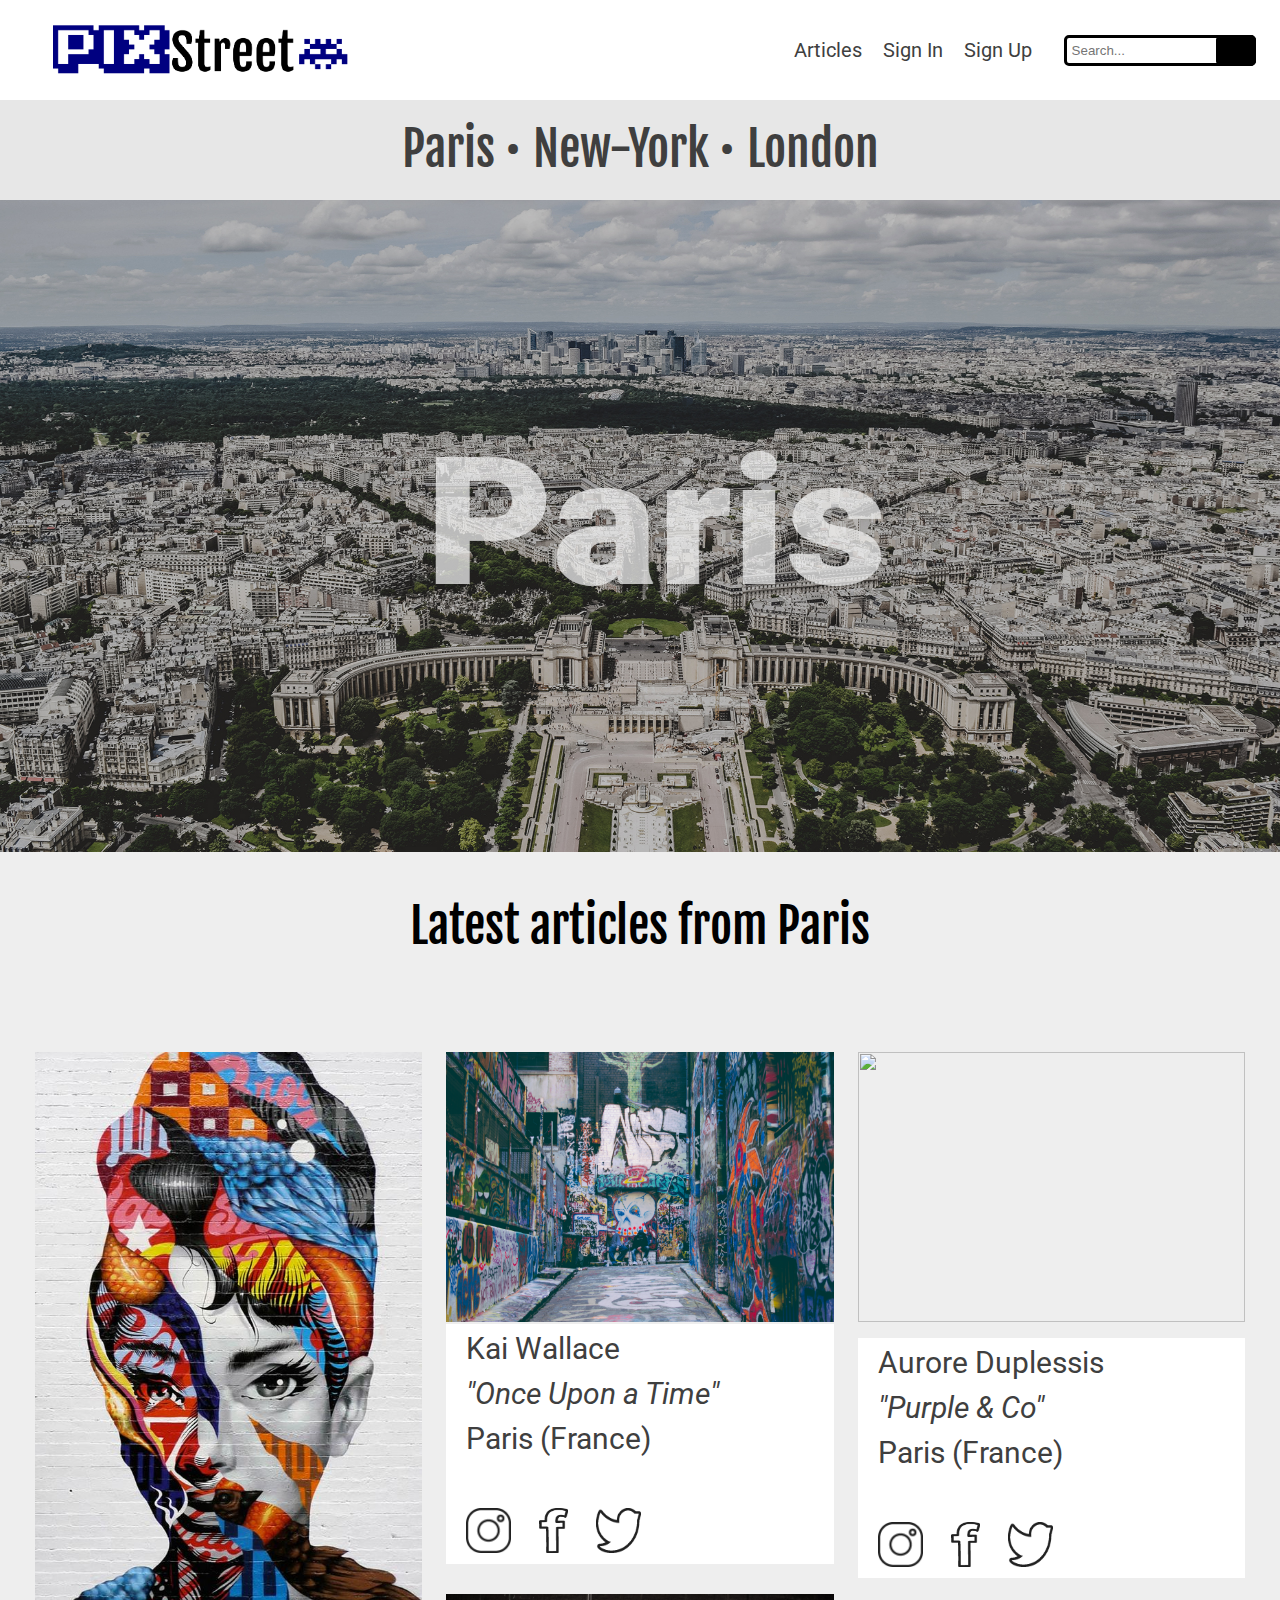
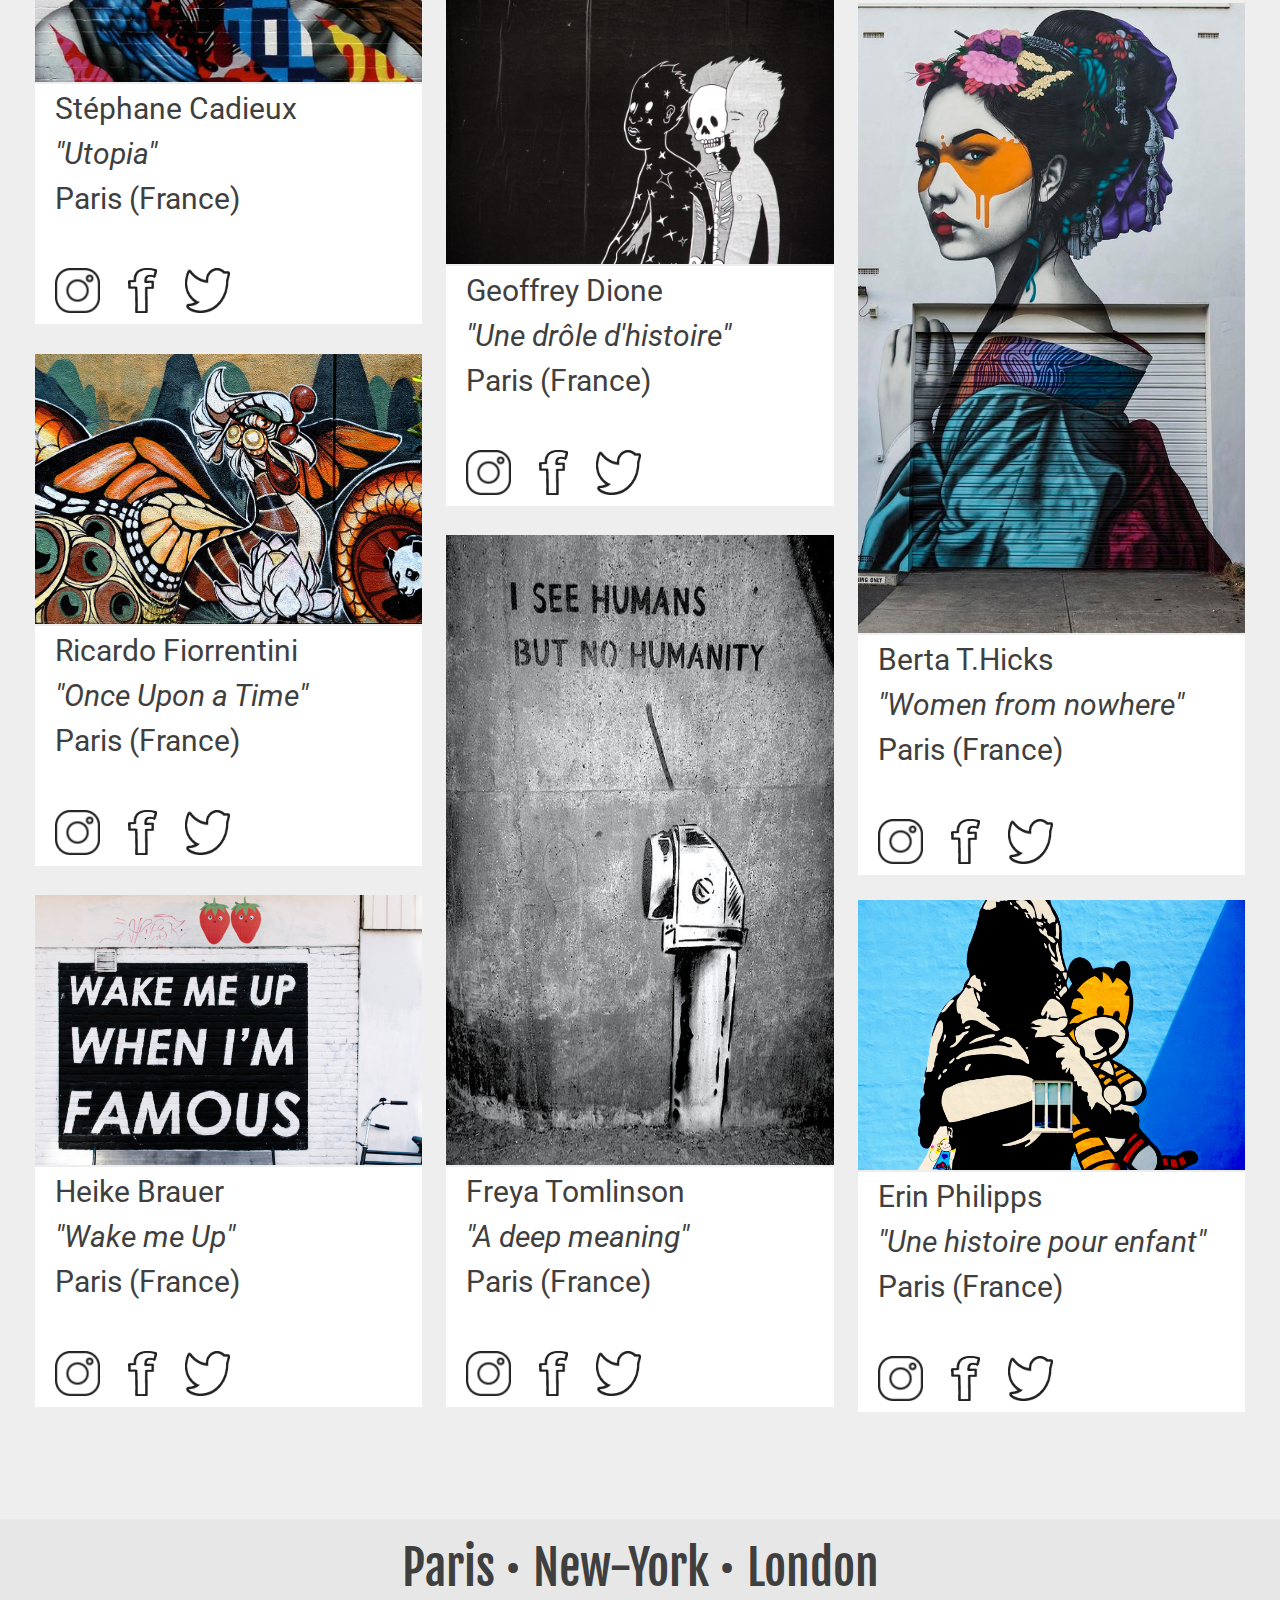
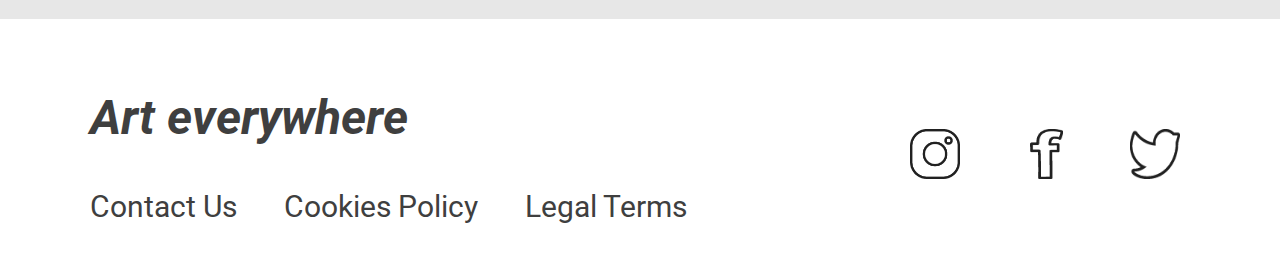
==== commit b64c70e8: "Update index.html" ====
--- a/index.html
+++ b/index.html
@@ -61,8 +61,8 @@
               <div class="article">
                 <img src="img/paris/parisGrande1.jpg" alt="" class="imgArticleBig">
                 <div class="textArticleContainer">
-                  <a href="" class="articleUserContainer"><p class="articleUser">Nom</p></a>
-                  <h3 class="articleTitle">Titre</h3>
+                  <a href="" class="articleUserContainer"><p class="articleUser">Stéphane Cadieux</p></a>
+                  <h3 class="articleTitle">"Utopia"</h3>
                   <a href="" class="articleFromContainer"><p class="articleFrom">Paris (France)</p></a>
                   <ul class="socialArticleContainer">
                     <li class="socialArticleItem"><a href="" class="socialArticleLink"><img src="img/instagram.png" alt="Instagram" title="Share on Instagram" class="socialArticleimg"></a></li>
@@ -75,8 +75,8 @@
               <div class="article">
                 <img src="img/paris/parisPetite1-1.jpg" alt="" class="imgArticleLittle">
                 <div class="textArticleContainer">
-                  <a href="" class="articleUserContainer"><p class="articleUser">Nom</p></a>
-                  <h3 class="articleTitle">Titre</h3>
+                  <a href="" class="articleUserContainer"><p class="articleUser">Ricardo Fiorrentini</p></a>
+                  <h3 class="articleTitle">"Once Upon a Time"</h3>
                   <a href="" class="articleFromContainer"><p class="articleFrom">Paris (France)</p></a>
                   <ul class="socialArticleContainer">
                     <li class="socialArticleItem"><a href="" class="socialArticleLink"><img src="img/instagram.png" alt="Instagram" title="Share on Instagram" class="socialArticleimg"></a></li>
@@ -88,8 +88,8 @@
               <div class="article">
                 <img src="img/paris/parisPetite1-2.jpg" alt="" class="imgArticleLittle">
                 <div class="textArticleContainer">
-                  <a href="" class="articleUserContainer"><p class="articleUser">Nom</p></a>
-                  <h3 class="articleTitle">Titre</h3>
+                  <a href="" class="articleUserContainer"><p class="articleUser">Heike Brauer</p></a>
+                  <h3 class="articleTitle">"Wake me Up"</h3>
                   <a href="" class="articleFromContainer"><p class="articleFrom">Paris (France)</p></a>
                   <ul class="socialArticleContainer">
                     <li class="socialArticleItem"><a href="" class="socialArticleLink"><img src="img/instagram.png" alt="Instagram" title="Share on Instagram" class="socialArticleimg"></a></li>
@@ -104,8 +104,8 @@
               <div class="article">
                 <img src="img/paris/parisPetite2-1.jpg" alt="" class="imgArticleLittle">
                 <div class="textArticleContainer">
-                  <a href="" class="articleUserContainer"><p class="articleUser">Nom</p></a>
-                  <h3 class="articleTitle">Titre</h3>
+                  <a href="" class="articleUserContainer"><p class="articleUser">Kai Wallace</p></a>
+                  <h3 class="articleTitle">"Once Upon a Time"</h3>
                   <a href="" class="articleFromContainer"><p class="articleFrom">Paris (France)</p></a>
                   <ul class="socialArticleContainer">
                     <li class="socialArticleItem"><a href="" class="socialArticleLink"><img src="img/instagram.png" alt="Instagram" title="Share on Instagram" class="socialArticleimg"></a></li>
@@ -117,8 +117,8 @@
               <div class="article">
                 <img src="img/paris/parisPetite2-2.jpg" alt="" class="imgArticleLittle">
                 <div class="textArticleContainer">
-                  <a href="" class="articleUserContainer"><p class="articleUser">Nom</p></a>
-                  <h3 class="articleTitle">Titre</h3>
+                  <a href="" class="articleUserContainer"><p class="articleUser">Geoffrey Dione</p></a>
+                  <h3 class="articleTitle">"Une drôle d'histoire"</h3>
                   <a href="" class="articleFromContainer"><p class="articleFrom">Paris (France)</p></a>
                   <ul class="socialArticleContainer">
                     <li class="socialArticleItem"><a href="" class="socialArticleLink"><img src="img/instagram.png" alt="Instagram" title="Share on Instagram" class="socialArticleimg"></a></li>
@@ -130,8 +130,8 @@
               <div class="article">
                 <img src="img/paris/parisGrande2.jpg" alt="" class="imgArticleBig">
                 <div class="textArticleContainer">
-                  <a href="" class="articleUserContainer"><p class="articleUser">Nom</p></a>
-                  <h3 class="articleTitle">Titre</h3>
+                  <a href="" class="articleUserContainer"><p class="articleUser">Freya Tomlinson</p></a>
+                  <h3 class="articleTitle">"A deep meaning"</h3>
                   <a href="" class="articleFromContainer"><p class="articleFrom">Paris (France)</p></a>
                   <ul class="socialArticleContainer">
                     <li class="socialArticleItem"><a href="" class="socialArticleLink"><img src="img/instagram.png" alt="Instagram" title="Share on Instagram" class="socialArticleimg"></a></li>
@@ -146,8 +146,8 @@
               <div class="article">
                 <img src="img/paris/parisPetite3-1.jpg" alt="" class="imgArticleLittle">
                 <div class="textArticleContainer">
-                  <a href="" class="articleUserContainer"><p class="articleUser">Nom</p></a>
-                  <h3 class="articleTitle">Titre</h3>
+                  <a href="" class="articleUserContainer"><p class="articleUser">Aurore Duplessis</p></a>
+                  <h3 class="articleTitle">"Purple & Co"</h3>
                   <a href="" class="articleFromContainer"><p class="articleFrom">Paris (France)</p></a>
                   <ul class="socialArticleContainer">
                     <li class="socialArticleItem"><a href="" class="socialArticleLink"><img src="img/instagram.png" alt="Instagram" title="Share on Instagram" class="socialArticleimg"></a></li>
@@ -159,8 +159,8 @@
               <div class="article">
                 <img src="img/paris/parisGrande3.jpg" alt="" class="imgArticleBig">
                 <div class="textArticleContainer">
-                  <a href="" class="articleUserContainer"><p class="articleUser">Nom</p></a>
-                  <h3 class="articleTitle">Titre</h3>
+                  <a href="" class="articleUserContainer"><p class="articleUser">Berta T.Hicks</p></a>
+                  <h3 class="articleTitle">"Women from nowhere"</h3>
                   <a href="" class="articleFromContainer"><p class="articleFrom">Paris (France)</p></a>
                   <ul class="socialArticleContainer">
                     <li class="socialArticleItem"><a href="" class="socialArticleLink"><img src="img/instagram.png" alt="Instagram" title="Share on Instagram" class="socialArticleimg"></a></li>
@@ -172,8 +172,8 @@
               <div class="article">
                 <img src="img/paris/parisPetite3-2.jpg" alt="" class="imgArticleLittle">
                 <div class="textArticleContainer">
-                  <a href="" class="articleUserContainer"><p class="articleUser">Nom</p></a>
-                  <h3 class="articleTitle">Titre</h3>
+                  <a href="" class="articleUserContainer"><p class="articleUser">Erin Philipps</p></a>
+                  <h3 class="articleTitle">"Une histoire pour enfant"</h3>
                   <a href="" class="articleFromContainer"><p class="articleFrom">Paris (France)</p></a>
                   <ul class="socialArticleContainer">
                     <li class="socialArticleItem"><a href="" class="socialArticleLink"><img src="img/instagram.png" alt="Instagram" title="Share on Instagram" class="socialArticleimg"></a></li>
--- a/style.css
+++ b/style.css
@@ -119,6 +119,7 @@
   content: '•';
   font-size: 48px;
   padding: 0 8px 0 10px;
+  color: #3f3f3f;
 }
 
 .slideLink{
@@ -146,9 +147,6 @@
   flex-shrink: 0;
   width: 100%;
   background: #eee;
-  transform-origin: center center;
-  transform: scale(1);
-  transition: transform 0.5s;
   position: relative;
 
 
@@ -241,6 +239,11 @@
   font-size: 30px;
   color: #3f3f3f;
   margin: 0 0 15px 20px;
+  transition: color .5s ease;
+}
+
+.articleFrom:hover{
+  color: #000080;
 }
 
 .socialArticleContainer{
